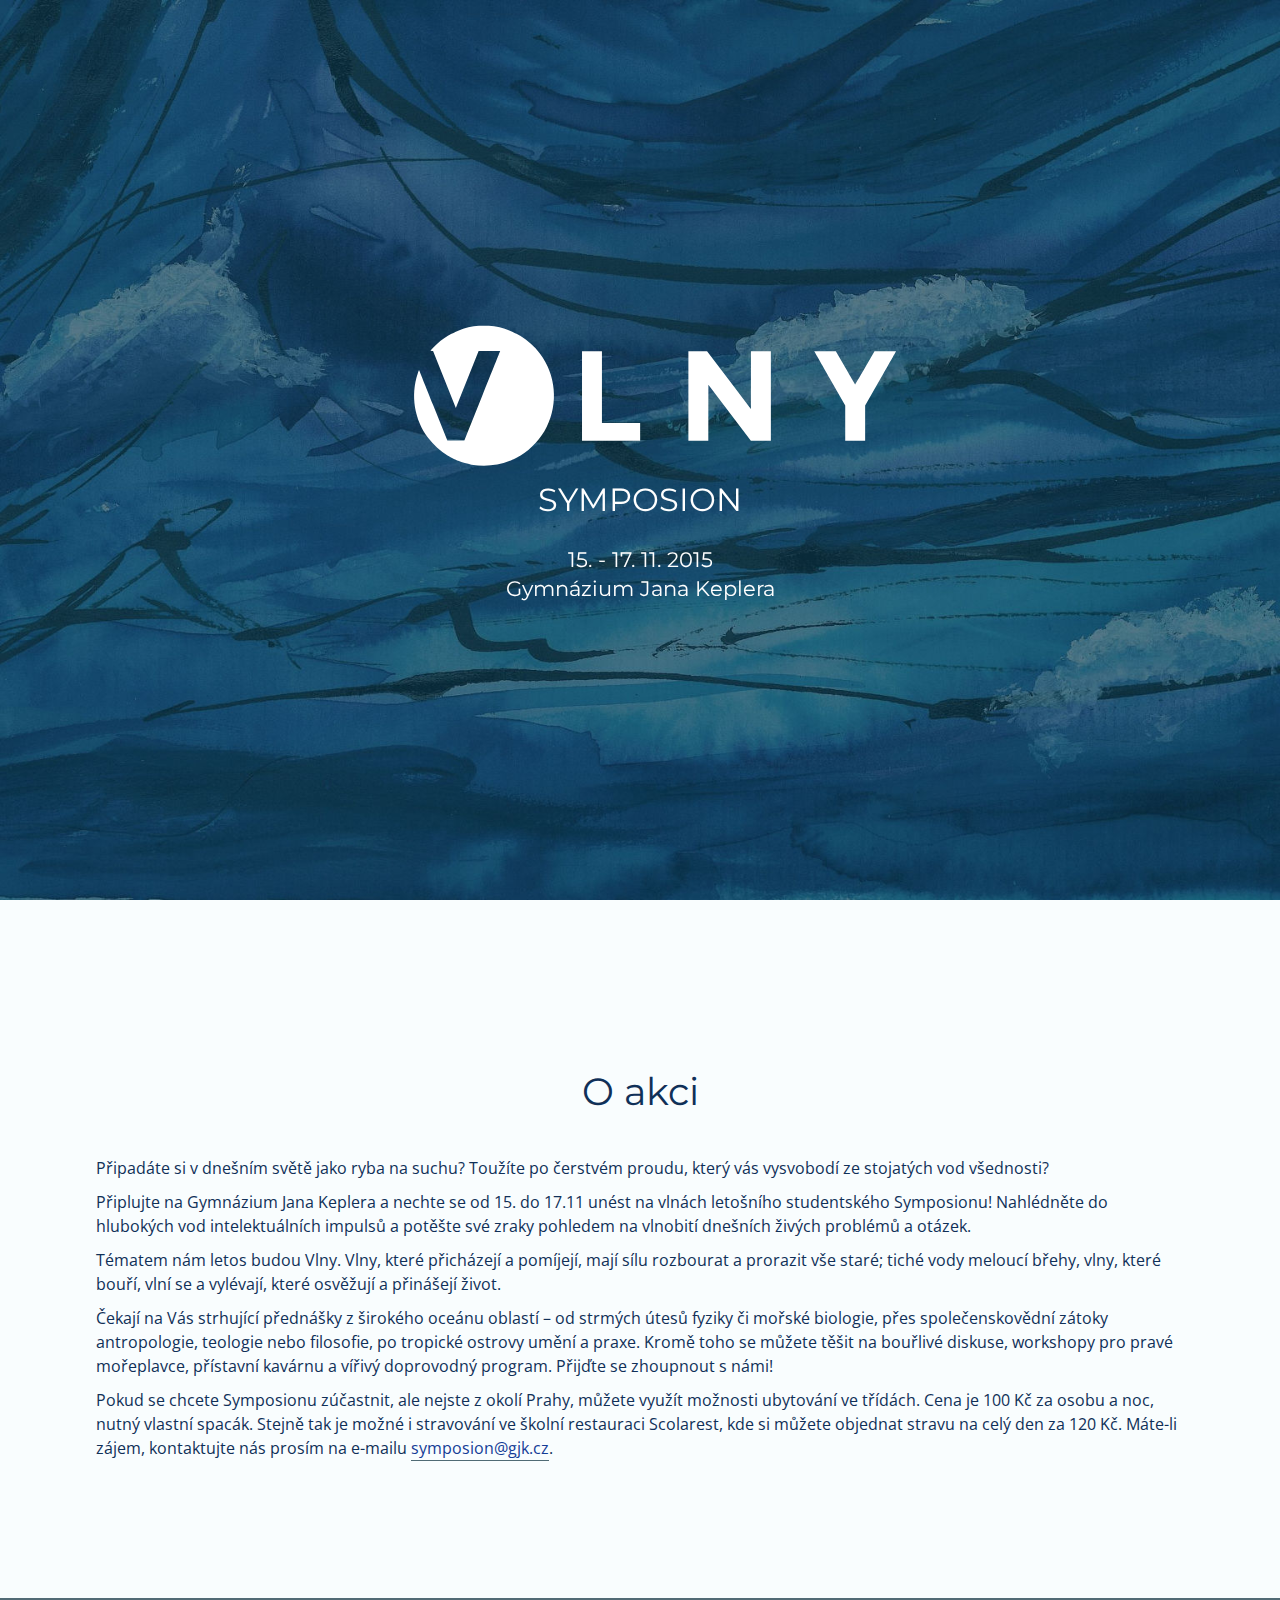
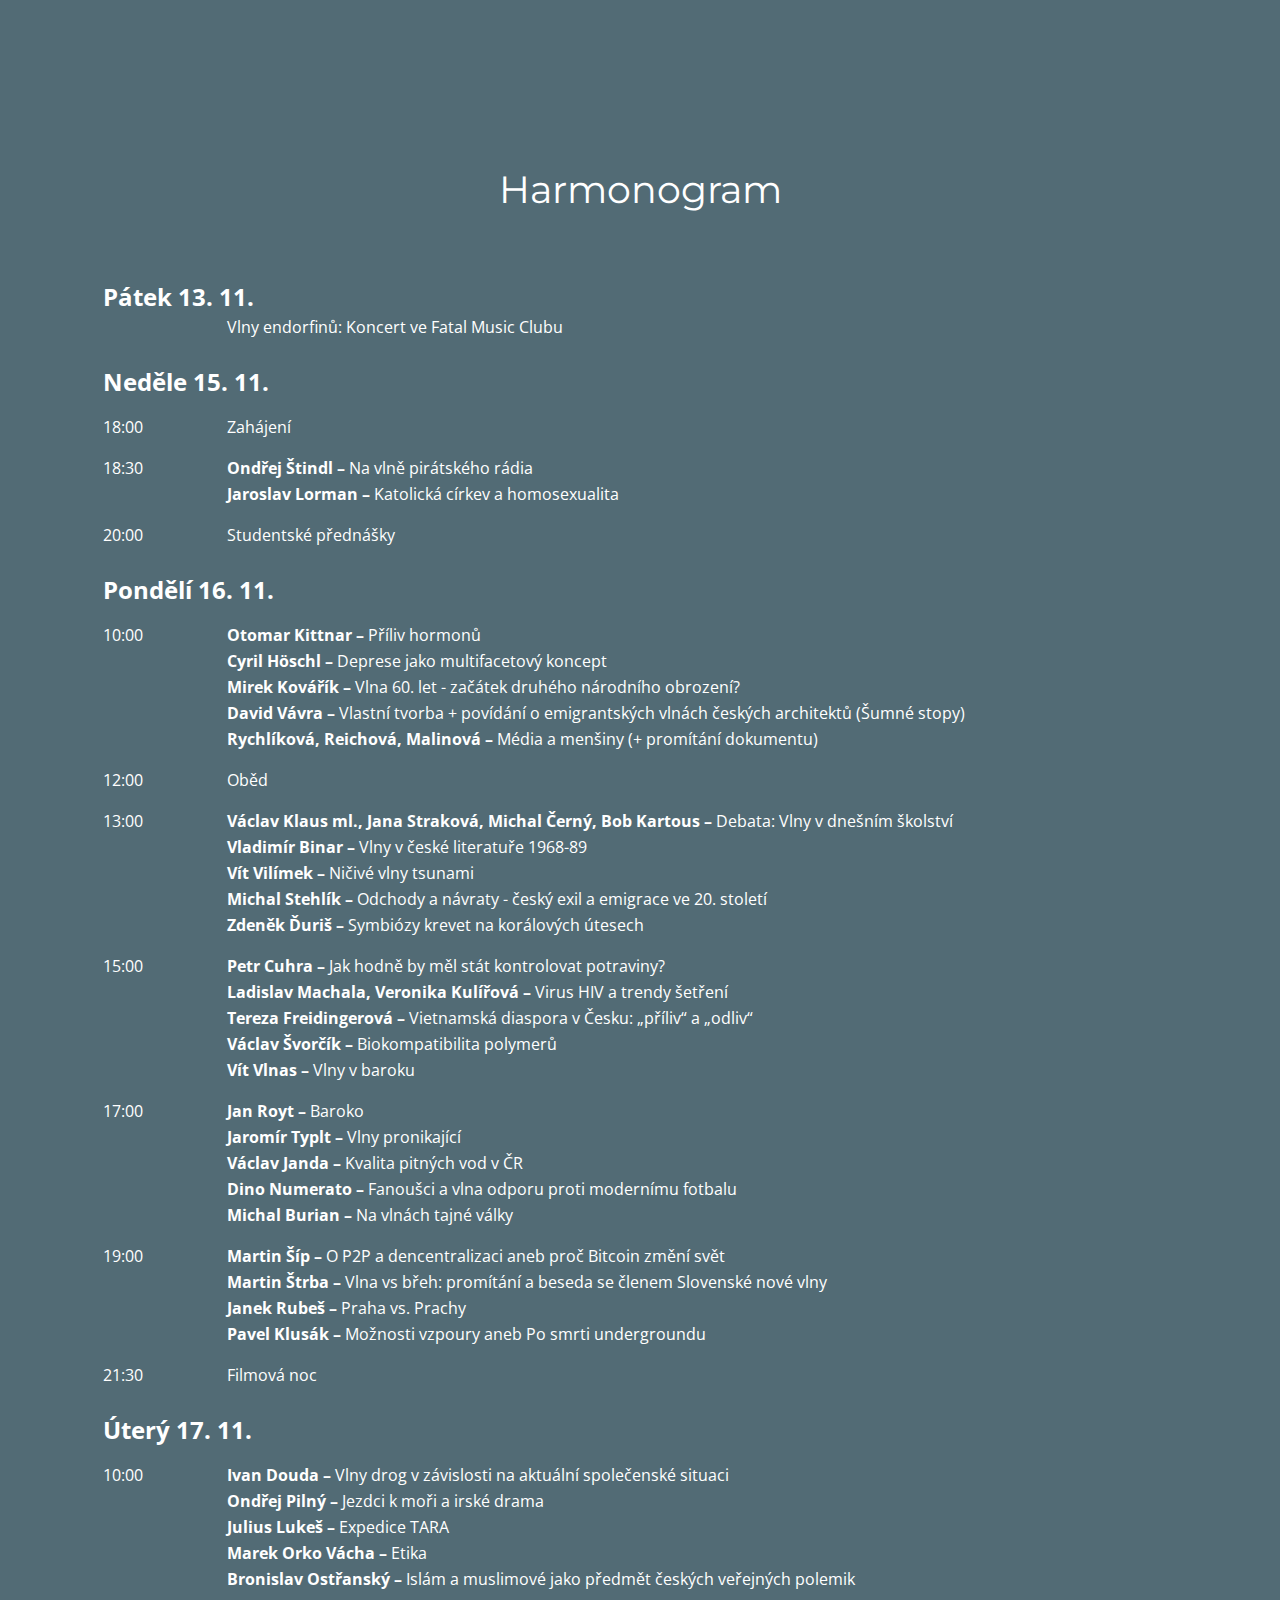
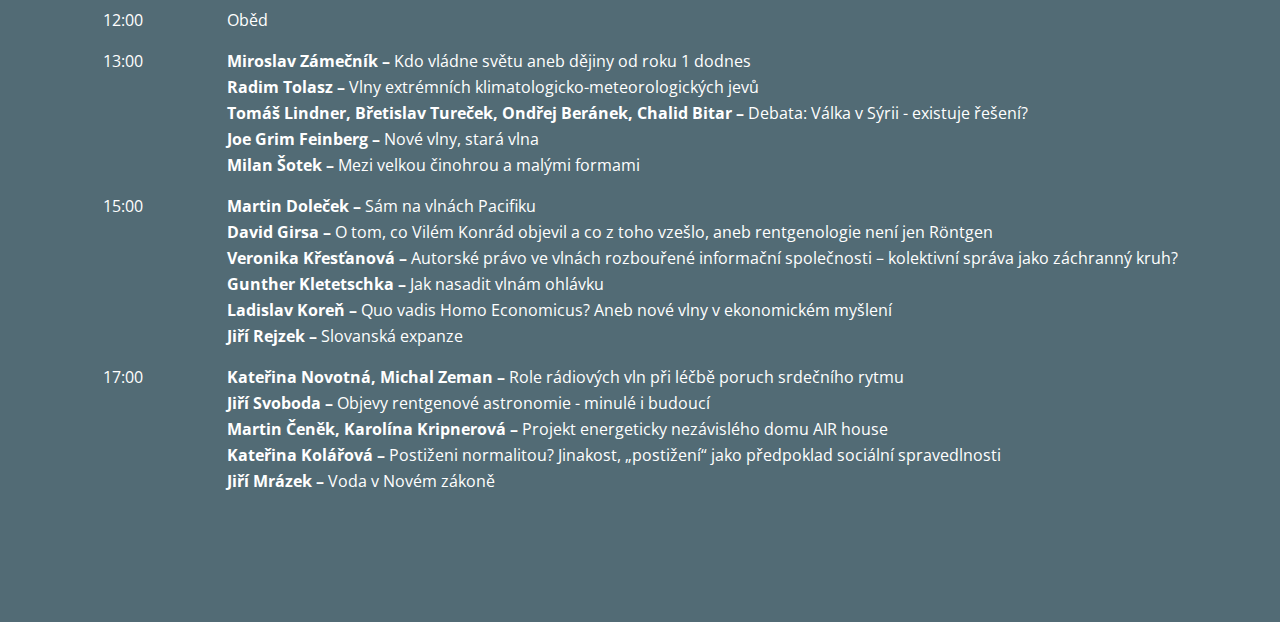
==== index.html @ 7aeb7ba1 "UX a vzhledová vylepšení popupu" ====
<!doctype html>
<html lang="cs">

<head>
    <meta charset="UTF-8">
    <meta name="viewport" content="width=device-width, initial-scale=1.0 maximum-scale=1.0, user-scalable=no">
    <meta property="og:title" content="Symposion 2015">
    <meta property="og:type" content="website">
    <meta property="og:url" content="http://symposion.gjk.cz">
    <meta property="og:description" content="Symposion je přednáškové fórum pořádané studenty Gymnázia Jana Keplera. Letošní ročník se uskuteční ve dnech 15. - 17. listopadu 2015. Těšit se můžete na řadu osobností nejen české akademické scény.">
    <meta name="description" content="Symposion je přednáškové fórum pořádané studenty Gymnázia Jana Keplera. Letošní ročník se uskuteční ve dnech 15. - 17. listopadu 2015. Těšit se můžete na řadu osobností nejen české akademické scény.">
    <meta property="og:locale" content="cs_CZ">
    <!--, -->
    <title>Vlny | Symposion 2015</title>
    <link rel="shortcut icon" href="/favicon.ico" type="image/x-icon" />
    <link rel="apple-touch-icon" sizes="57x57" href="/apple-touch-icon-57x57.png">
    <link rel="apple-touch-icon" sizes="60x60" href="/apple-touch-icon-60x60.png">
    <link rel="apple-touch-icon" sizes="72x72" href="/apple-touch-icon-72x72.png">
    <link rel="apple-touch-icon" sizes="76x76" href="/apple-touch-icon-76x76.png">
    <link rel="apple-touch-icon" sizes="114x114" href="/apple-touch-icon-114x114.png">
    <link rel="apple-touch-icon" sizes="120x120" href="/apple-touch-icon-120x120.png">
    <link rel="apple-touch-icon" sizes="144x144" href="/apple-touch-icon-144x144.png">
    <link rel="apple-touch-icon" sizes="152x152" href="/apple-touch-icon-152x152.png">
    <link rel="apple-touch-icon" sizes="180x180" href="/apple-touch-icon-180x180.png">
    <link rel="icon" type="image/png" href="/favicon-16x16.png" sizes="16x16">
    <link rel="icon" type="image/png" href="/favicon-32x32.png" sizes="32x32">
    <link rel="icon" type="image/png" href="/favicon-96x96.png" sizes="96x96">
    <link rel="icon" type="image/png" href="/android-chrome-192x192.png" sizes="192x192">
    <meta name="msapplication-square70x70logo" content="/smalltile.png" />
    <meta name="msapplication-square150x150logo" content="/mediumtile.png" />
    <meta name="msapplication-wide310x150logo" content="/widetile.png" />
    <meta name="msapplication-square310x310logo" content="/largetile.png" />
    <meta property="og:image" content="http://symposion.gjk.cz/og-image.jpg">
    <link rel="stylesheet" type="text/css" href="/static/css/style.scss.css">
    <link href="https://fonts.googleapis.com/css?family=Montserrat|Open+Sans&subset=latin,latin-ext" rel="stylesheet" type="text/css">
    <script src="https://ajax.googleapis.com/ajax/libs/jquery/2.1.4/jquery.min.js"></script>
    <script src="/static/js/jquery.ripples.js"></script>
    <script>
        (function (i, s, o, g, r, a, m) {
            i['GoogleAnalyticsObject'] = r;
            i[r] = i[r] || function () {
                (i[r].q = i[r].q || []).push(arguments)
            }, i[r].l = 1 * new Date();
            a = s.createElement(o),
                m = s.getElementsByTagName(o)[0];
            a.async = 1;
            a.src = g;
            m.parentNode.insertBefore(a, m)
        })(window, document, 'script', '//www.google-analytics.com/analytics.js', 'ga');
        ga('create', 'UA-69182521-1', 'auto');
        ga('send', 'pageview');
    </script>
</head>

<body class="demo">
    <div id="modal">
        <img id="cross" src="/static/images/close.svg">
        <div id="modal-inner">Chybějící popis</div>
    </div>
    <div id="fullpage">
        <div class="tab" id="tab1">
            <div class="section" id="section1">
                <img id="logo" src="/static/images/vlny2.svg">
                <div class="info">
                    <h1>SYMPOSION</h1>
                    <h2>15. - 17. 11. 2015</h2>
                    <h2>Gymnázium Jana Keplera</h2>
                </div>
            </div>
        </div>
        <div class="tab">
            <div class="section" id="section2">
                <h1>O akci</h1>
                <p>Připadáte si v dnešním světě jako ryba na suchu? Toužíte po čerstvém proudu, který vás vysvobodí ze stojatých vod všednosti?</p>
                <p>Připlujte na Gymnázium Jana Keplera a nechte se od 15. do 17.11 unést na vlnách letošního studentského Symposionu! Nahlédněte do hlubokých vod intelektuálních impulsů a potěšte své zraky pohledem na vlnobití dnešních živých problémů a otázek.</p>
                <p>Tématem nám letos budou Vlny. Vlny, které přicházejí a pomíjejí, mají sílu rozbourat a prorazit vše staré; tiché vody meloucí břehy, vlny, které bouří, vlní se a vylévají, které osvěžují a přinášejí život.</p>
                <p>Čekají na Vás strhující přednášky z širokého oceánu oblastí – od strmých útesů fyziky či mořské biologie, přes společenskovědní zátoky antropologie, teologie nebo filosofie, po tropické ostrovy umění a praxe. Kromě toho se můžete těšit na bouřlivé diskuse, workshopy pro pravé mořeplavce, přístavní kavárnu a vířivý doprovodný program. Přijďte se zhoupnout s námi!</p>
                <p>Pokud se chcete Symposionu zúčastnit, ale nejste z okolí Prahy, můžete využít možnosti ubytování ve třídách. Cena je 100 Kč za osobu a noc, nutný vlastní spacák. Stejně tak je možné i stravování ve školní restauraci Scolarest, kde si můžete objednat stravu na celý den za 120 Kč. Máte-li zájem, kontaktujte nás prosím na e-mailu
                    <script>
                        var last = "gjk.cz",
                            first = "symposion";
                        document.write('<a href="mailto:' + first + '@' + last + '">' + first + '@' + last + '</a>.');
                    </script>
                </p>
            </div>
        </div>
        <div class="tab">
            <div class="section" id="section3">
                <h1>Harmonogram</h1>
                <table id="harmonogram"></table>
            </div>
        </div>
        <!--<div class="tab">
            <div class="section" id="section4">
                <h1>Hosté</h1>
                <table>

                </table>
                <p>Phasellus et lorem id felis nonummy placerat. Donec ipsum massa, ullamcorper in, auctor et, scelerisque sed, est. Nunc dapibus tortor vel mi dapibus sollicitudin. Cras pede libero, dapibus nec, pretium sit amet, tempor quis. Mauris suscipit, ligula sit amet pharetra semper, nibh ante cursus purus, vel sagittis velit mauris vel metus. Proin in tellus sit amet nibh dignissim sagittis. Mauris dolor felis, sagittis at, luctus sed, aliquam non, tellus. Etiam dictum tincidunt diam. Pellentesque habitant morbi tristique senectus et netus et malesuada fames ac turpis egestas. Nullam sapien sem, ornare ac, nonummy non, lobortis a enim. In enim a arcu imperdiet malesuada. Duis sapien nunc, commodo et, interdum suscipit, sollicitudin et, dolor. Nullam faucibus mi quis velit. Praesent id justo in neque elementum ultrices. Cras pede libero, dapibus nec, pretium sit amet, tempor quis.</p>
            </div>
        </div>-->

    </div>
    <script src="static/js/harmonogram.js"></script>
</body>

</html>
---- static/css/style.scss.css ----
html,body,div,span,applet,object,iframe,h1,h2,h3,h4,h5,h6,p,blockquote,pre,a,abbr,acronym,address,big,cite,code,del,dfn,em,img,ins,kbd,q,s,samp,small,strike,strong,sub,sup,tt,var,b,u,i,center,dl,dt,dd,ol,ul,li,fieldset,form,label,legend,table,caption,tbody,tfoot,thead,tr,th,td,article,aside,canvas,details,embed,figure,figcaption,footer,header,hgroup,menu,nav,output,ruby,section,summary,time,mark,audio,video{border:0;font-size:100%;font:inherit;vertical-align:baseline;margin:0;padding:0}article,aside,details,figcaption,figure,footer,header,hgroup,menu,nav,section{display:block}body{line-height:1}blockquote,q{quotes:none}blockquote:before,blockquote:after,q:before,q:after{content:none}table{border-collapse:collapse;border-spacing:0}*,*:before,*:after{-moz-box-sizing:border-box;-webkit-box-sizing:border-box;box-sizing:border-box}body{font:16px/1 "Open Sans", "Montserrat", "Helvetica Neue", Helvetica, Arial, sans-serif;-webkit-font-smoothing:antialiased;text-rendering:optimizeLegibility;color:#777;margin:0px;padding:0px;background:url(/static/images/Crop2_blur.jpg) no-repeat center center fixed;background-size:cover;position:relative}h1{font-family:"Montserrat", sans-serif;text-align:center;font-size:2.4em;padding-bottom:5vh;padding-top:5vh}p{line-height:1.5;margin-left:7.5%;margin-right:7.5%;margin-bottom:10px}strong{font-weight:500;color:#333}a{text-decoration:none;padding-bottom:1px;border-bottom:1px solid rgba(9,44,59,0.7);color:#143c96;-webkit-transition:500ms;-moz-transition:500ms;-ms-transition:500ms;-o-transition:500ms;transition:500ms}a:hover{color:#2d65e3}i{font-style:italic}#wrapper{margin:0 auto;max-width:560px;padding:160px 40px}.tab{display:table;width:100%}.section{display:table-cell;vertical-align:middle;width:100%;padding:10% 0 10%}#tab1{background-color:rgba(9,44,59,0.7)}#section1{-webkit-user-select:none;-moz-user-select:none;-ms-user-select:none;user-select:none;background:url(/static/images/Crop2.jpg) no-repeat center center fixed;background-size:cover;height:100vh;padding:0;font-size:100%;font-family:"Montserrat", sans-serif}#section1 h1{font-size:2em;padding-top:0;padding-bottom:1em}#section1 h2{font-size:1.3em}#section1 #logo{width:32em;display:block;margin:0 auto}#section1 .info{display:block;margin:auto;line-height:1.8em;text-align:center;color:white}@media only screen and (max-width: 650px){#section1{font-size:3.5vw}#section1 #logo{width:85vw}#section1 h1{padding-top:1em}}#section2{background-color:rgba(247,252,254,0.8);color:#103058}#section3{display:block;padding:10% 5% 10% 5%;background-color:rgba(9,44,59,0.7);color:#fff;width:100%}#section3 td{padding:5px}#section3 #harmonogram{margin-left:auto;margin-right:auto;border-spacing:10px}#section3 .label{font-weight:bold;font-size:150%;padding-top:30px}#section3 .time{padding-top:20px}#section3 .room{visibility:hidden}#section3 .speaker{cursor:pointer;font-weight:bold}#section3 .talk{cursor:pointer}#section3 .invalid{cursor:default}#section3 .firstCol{padding-right:20px}#section4{background-color:rgba(247,252,254,0.8);color:#103058}#modal{visibility:hidden;opacity:0;-webkit-transition:500ms;-moz-transition:500ms;-ms-transition:500ms;-o-transition:500ms;transition:500ms;display:block;position:fixed;top:0;bottom:0;left:0;right:0;padding:5% 10% 5% 10%;line-height:145%;background-color:rgba(255,255,255,0.97);color:black;z-index:12;overflow-y:scroll;text-align:justify}#modal h2{font-family:"Open Sans", "Helvetica Neue", Helvetica, Arial, sans-serif;font-weight:bold;font-size:150%;margin-bottom:0.75em;text-align:left;line-height:120%}#modal p{margin:0.5em 0 0 0}#modal .speakername{font-weight:bold}#modal .talkname{font-size:130%;margin-top:1.5em}#modal li{margin-top:0.7em;margin-bottom:0.7em}.noscroll{overflow:hidden}#cross{margin-left:95%;margin-bottom:10px;width:10%;max-width:50px;-webkit-transition:500ms;-moz-transition:500ms;-ms-transition:500ms;-o-transition:500ms;transition:500ms}#cross:hover{-webkit-transform:rotate(90deg);-moz-transform:rotate(90deg);-ms-transform:rotate(90deg);-o-transform:rotate(90deg);transform:rotate(90deg)}
/*# sourceMappingURL=style.scss.css.map */
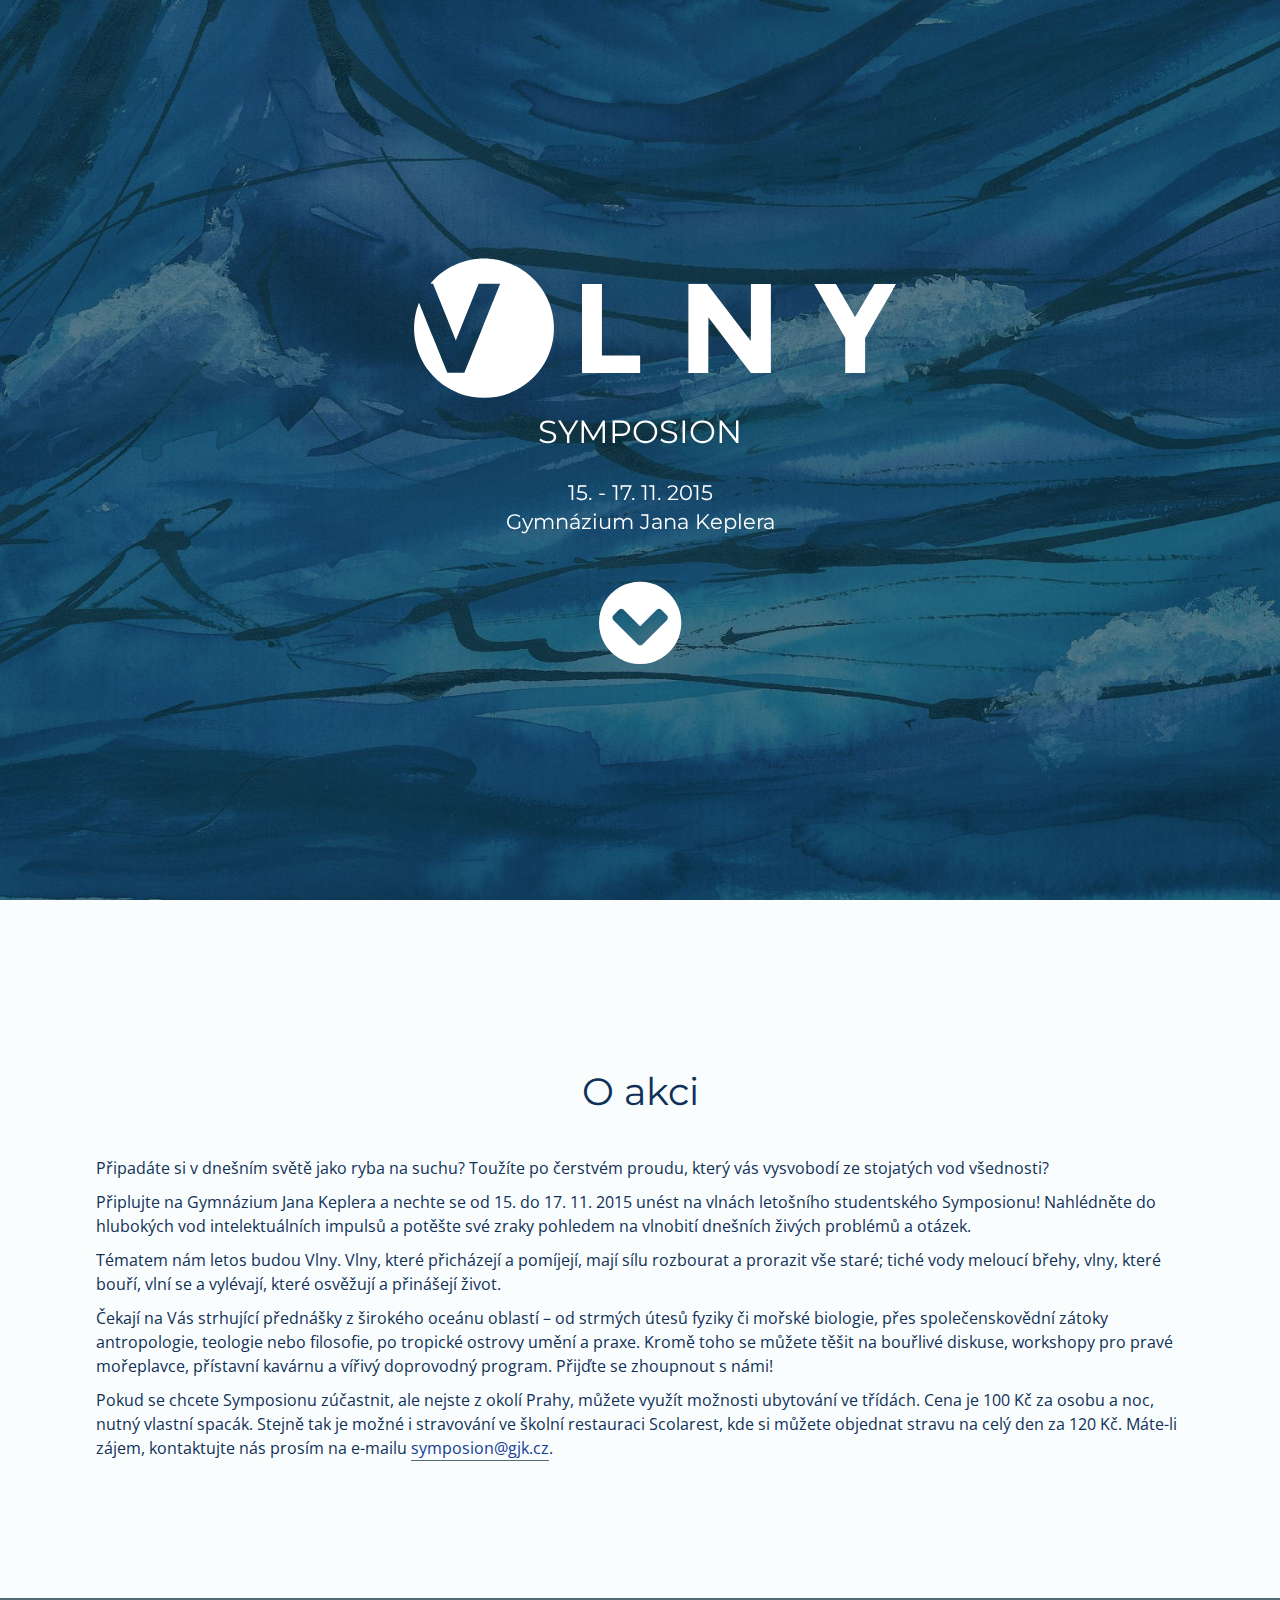
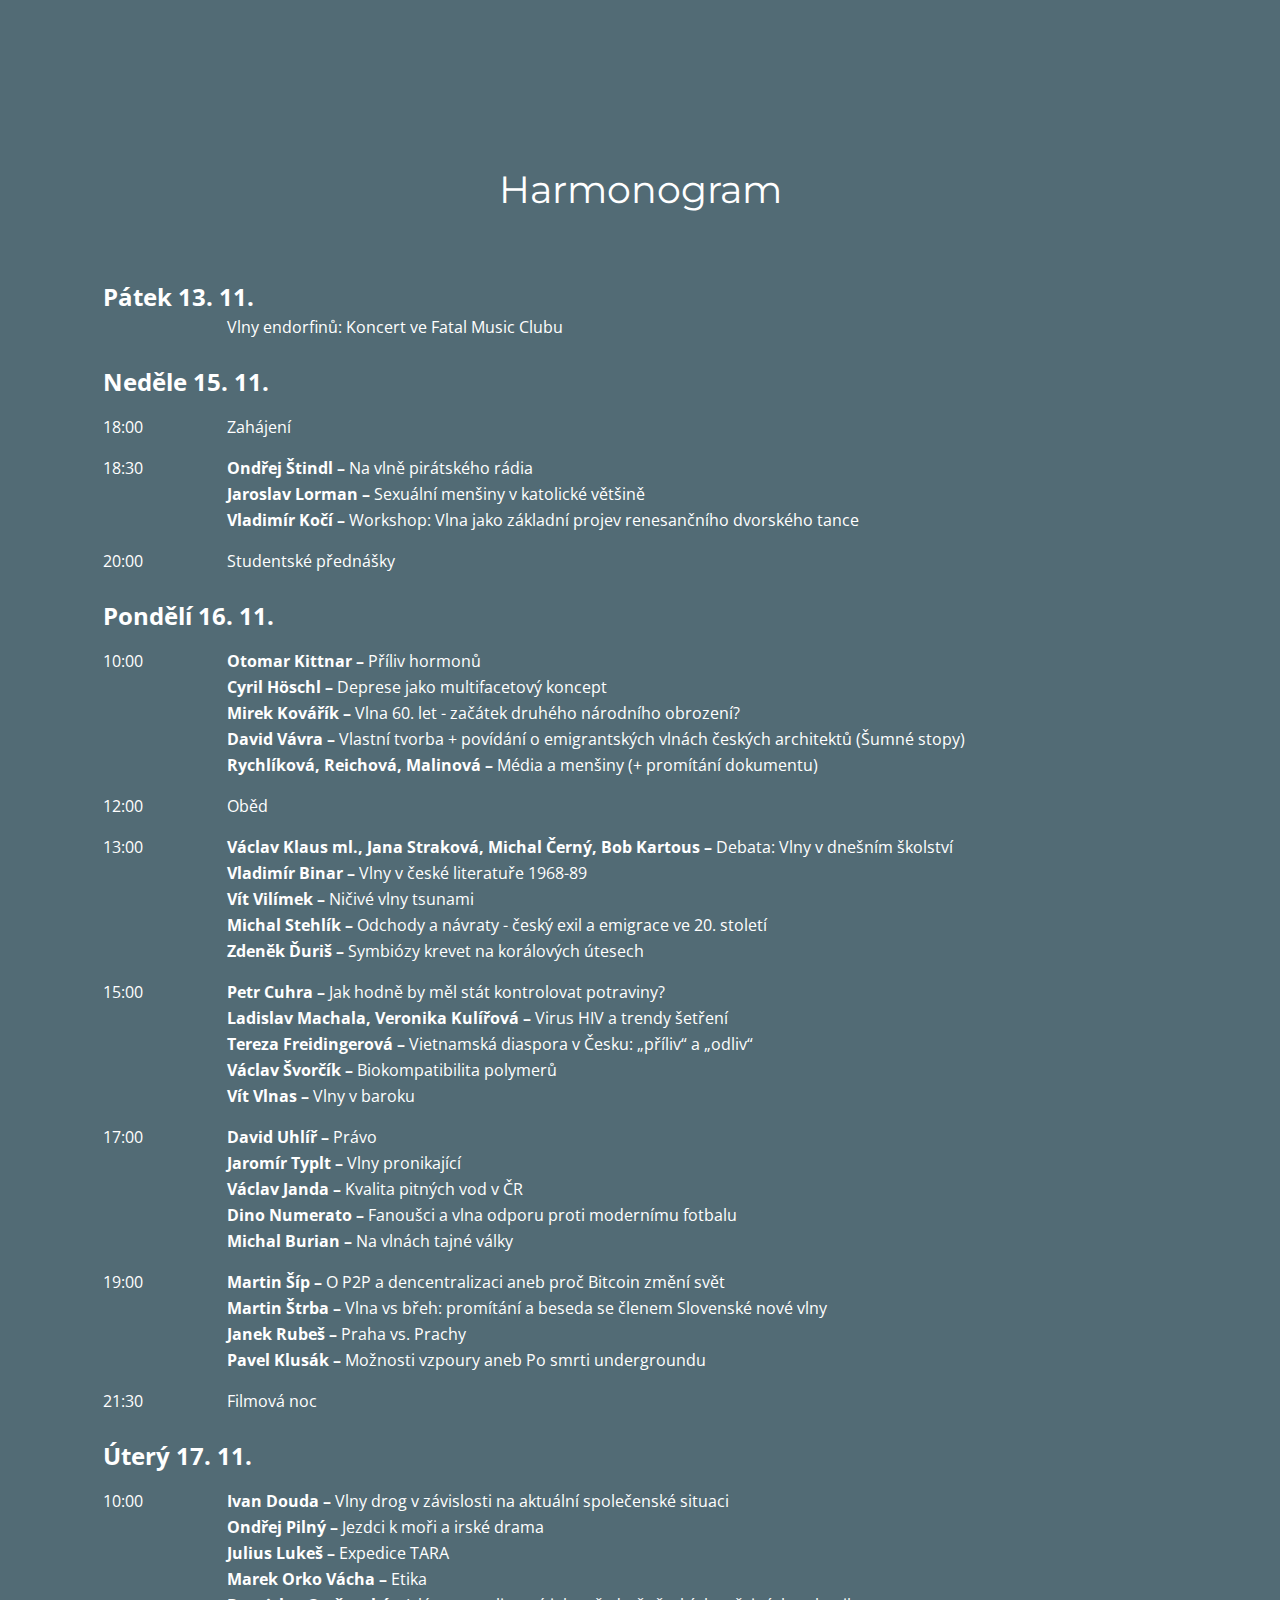
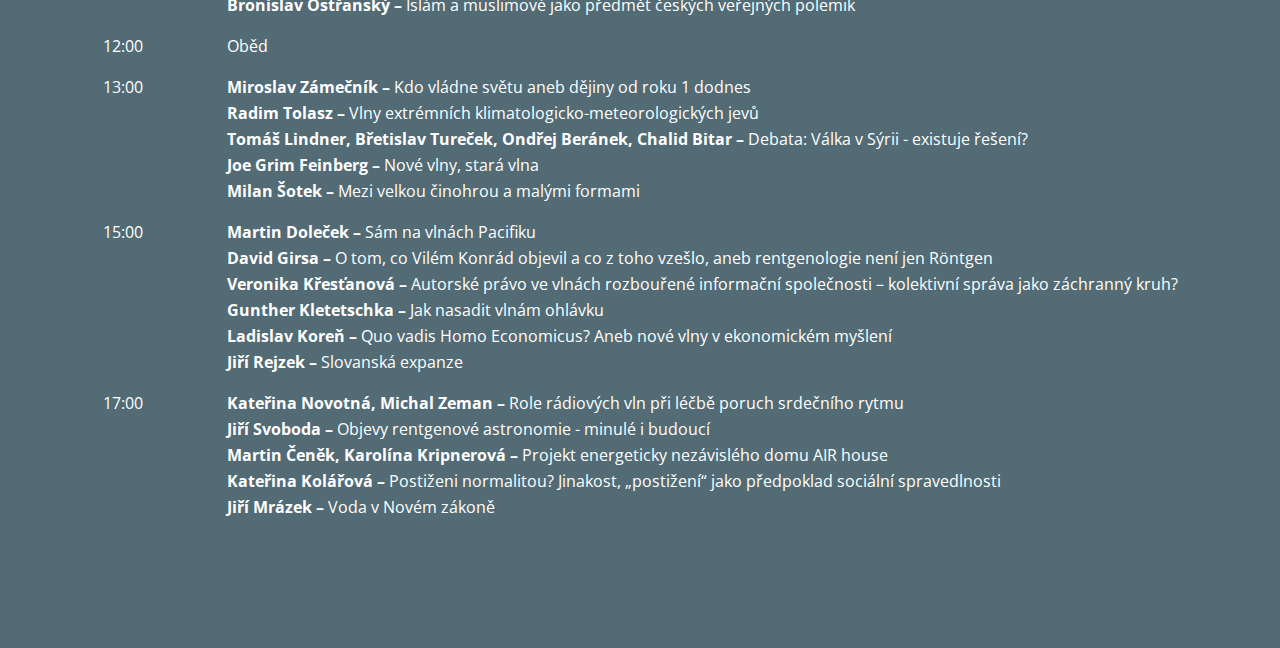
==== commit edd07a4b: "Scrollovací tlačítko, aktualizace dat 29. 10." ====
--- a/index.html
+++ b/index.html
@@ -50,6 +50,7 @@
         ga('create', 'UA-69182521-1', 'auto');
         ga('send', 'pageview');
     </script>
+    <link rel="stylesheet" href="https://maxcdn.bootstrapcdn.com/font-awesome/4.4.0/css/font-awesome.min.css">
 </head>
 
 <body class="demo">
@@ -65,14 +66,16 @@
                     <h1>SYMPOSION</h1>
                     <h2>15. - 17. 11. 2015</h2>
                     <h2>Gymnázium Jana Keplera</h2>
+                    <i class="fa fa-chevron-circle-down" id="arrow"></i>
                 </div>
+
             </div>
         </div>
         <div class="tab">
             <div class="section" id="section2">
                 <h1>O akci</h1>
                 <p>Připadáte si v dnešním světě jako ryba na suchu? Toužíte po čerstvém proudu, který vás vysvobodí ze stojatých vod všednosti?</p>
-                <p>Připlujte na Gymnázium Jana Keplera a nechte se od 15. do 17.11 unést na vlnách letošního studentského Symposionu! Nahlédněte do hlubokých vod intelektuálních impulsů a potěšte své zraky pohledem na vlnobití dnešních živých problémů a otázek.</p>
+                <p>Připlujte na Gymnázium Jana Keplera a nechte se od 15. do 17. 11. 2015 unést na vlnách letošního studentského Symposionu! Nahlédněte do hlubokých vod intelektuálních impulsů a potěšte své zraky pohledem na vlnobití dnešních živých problémů a otázek.</p>
                 <p>Tématem nám letos budou Vlny. Vlny, které přicházejí a pomíjejí, mají sílu rozbourat a prorazit vše staré; tiché vody meloucí břehy, vlny, které bouří, vlní se a vylévají, které osvěžují a přinášejí život.</p>
                 <p>Čekají na Vás strhující přednášky z širokého oceánu oblastí – od strmých útesů fyziky či mořské biologie, přes společenskovědní zátoky antropologie, teologie nebo filosofie, po tropické ostrovy umění a praxe. Kromě toho se můžete těšit na bouřlivé diskuse, workshopy pro pravé mořeplavce, přístavní kavárnu a vířivý doprovodný program. Přijďte se zhoupnout s námi!</p>
                 <p>Pokud se chcete Symposionu zúčastnit, ale nejste z okolí Prahy, můžete využít možnosti ubytování ve třídách. Cena je 100 Kč za osobu a noc, nutný vlastní spacák. Stejně tak je možné i stravování ve školní restauraci Scolarest, kde si můžete objednat stravu na celý den za 120 Kč. Máte-li zájem, kontaktujte nás prosím na e-mailu
--- a/static/css/style.scss.css
+++ b/static/css/style.scss.css
@@ -1,2 +1,2 @@
-html,body,div,span,applet,object,iframe,h1,h2,h3,h4,h5,h6,p,blockquote,pre,a,abbr,acronym,address,big,cite,code,del,dfn,em,img,ins,kbd,q,s,samp,small,strike,strong,sub,sup,tt,var,b,u,i,center,dl,dt,dd,ol,ul,li,fieldset,form,label,legend,table,caption,tbody,tfoot,thead,tr,th,td,article,aside,canvas,details,embed,figure,figcaption,footer,header,hgroup,menu,nav,output,ruby,section,summary,time,mark,audio,video{border:0;font-size:100%;font:inherit;vertical-align:baseline;margin:0;padding:0}article,aside,details,figcaption,figure,footer,header,hgroup,menu,nav,section{display:block}body{line-height:1}blockquote,q{quotes:none}blockquote:before,blockquote:after,q:before,q:after{content:none}table{border-collapse:collapse;border-spacing:0}*,*:before,*:after{-moz-box-sizing:border-box;-webkit-box-sizing:border-box;box-sizing:border-box}body{font:16px/1 "Open Sans", "Montserrat", "Helvetica Neue", Helvetica, Arial, sans-serif;-webkit-font-smoothing:antialiased;text-rendering:optimizeLegibility;color:#777;margin:0px;padding:0px;background:url(/static/images/Crop2_blur.jpg) no-repeat center center fixed;background-size:cover;position:relative}h1{font-family:"Montserrat", sans-serif;text-align:center;font-size:2.4em;padding-bottom:5vh;padding-top:5vh}p{line-height:1.5;margin-left:7.5%;margin-right:7.5%;margin-bottom:10px}strong{font-weight:500;color:#333}a{text-decoration:none;padding-bottom:1px;border-bottom:1px solid rgba(9,44,59,0.7);color:#143c96;-webkit-transition:500ms;-moz-transition:500ms;-ms-transition:500ms;-o-transition:500ms;transition:500ms}a:hover{color:#2d65e3}i{font-style:italic}#wrapper{margin:0 auto;max-width:560px;padding:160px 40px}.tab{display:table;width:100%}.section{display:table-cell;vertical-align:middle;width:100%;padding:10% 0 10%}#tab1{background-color:rgba(9,44,59,0.7)}#section1{-webkit-user-select:none;-moz-user-select:none;-ms-user-select:none;user-select:none;background:url(/static/images/Crop2.jpg) no-repeat center center fixed;background-size:cover;height:100vh;padding:0;font-size:100%;font-family:"Montserrat", sans-serif}#section1 h1{font-size:2em;padding-top:0;padding-bottom:1em}#section1 h2{font-size:1.3em}#section1 #logo{width:32em;display:block;margin:0 auto}#section1 .info{display:block;margin:auto;line-height:1.8em;text-align:center;color:white}@media only screen and (max-width: 650px){#section1{font-size:3.5vw}#section1 #logo{width:85vw}#section1 h1{padding-top:1em}}#section2{background-color:rgba(247,252,254,0.8);color:#103058}#section3{display:block;padding:10% 5% 10% 5%;background-color:rgba(9,44,59,0.7);color:#fff;width:100%}#section3 td{padding:5px}#section3 #harmonogram{margin-left:auto;margin-right:auto;border-spacing:10px}#section3 .label{font-weight:bold;font-size:150%;padding-top:30px}#section3 .time{padding-top:20px}#section3 .room{visibility:hidden}#section3 .speaker{cursor:pointer;font-weight:bold}#section3 .talk{cursor:pointer}#section3 .invalid{cursor:default}#section3 .firstCol{padding-right:20px}#section4{background-color:rgba(247,252,254,0.8);color:#103058}#modal{visibility:hidden;opacity:0;-webkit-transition:500ms;-moz-transition:500ms;-ms-transition:500ms;-o-transition:500ms;transition:500ms;display:block;position:fixed;top:0;bottom:0;left:0;right:0;padding:5% 10% 5% 10%;line-height:145%;background-color:rgba(255,255,255,0.97);color:black;z-index:12;overflow-y:scroll;text-align:justify}#modal h2{font-family:"Open Sans", "Helvetica Neue", Helvetica, Arial, sans-serif;font-weight:bold;font-size:150%;margin-bottom:0.75em;text-align:left;line-height:120%}#modal p{margin:0.5em 0 0 0}#modal .speakername{font-weight:bold}#modal .talkname{font-size:130%;margin-top:1.5em}#modal li{margin-top:0.7em;margin-bottom:0.7em}.noscroll{overflow:hidden}#cross{margin-left:95%;margin-bottom:10px;width:10%;max-width:50px;-webkit-transition:500ms;-moz-transition:500ms;-ms-transition:500ms;-o-transition:500ms;transition:500ms}#cross:hover{-webkit-transform:rotate(90deg);-moz-transform:rotate(90deg);-ms-transform:rotate(90deg);-o-transform:rotate(90deg);transform:rotate(90deg)}
+html,body,div,span,applet,object,iframe,h1,h2,h3,h4,h5,h6,p,blockquote,pre,a,abbr,acronym,address,big,cite,code,del,dfn,em,img,ins,kbd,q,s,samp,small,strike,strong,sub,sup,tt,var,b,u,i,center,dl,dt,dd,ol,ul,li,fieldset,form,label,legend,table,caption,tbody,tfoot,thead,tr,th,td,article,aside,canvas,details,embed,figure,figcaption,footer,header,hgroup,menu,nav,output,ruby,section,summary,time,mark,audio,video{border:0;font-size:100%;font:inherit;vertical-align:baseline;margin:0;padding:0}article,aside,details,figcaption,figure,footer,header,hgroup,menu,nav,section{display:block}body{line-height:1}blockquote,q{quotes:none}blockquote:before,blockquote:after,q:before,q:after{content:none}table{border-collapse:collapse;border-spacing:0}*,*:before,*:after{-moz-box-sizing:border-box;-webkit-box-sizing:border-box;box-sizing:border-box}body{font:16px/1 "Open Sans", "Montserrat", "Helvetica Neue", Helvetica, Arial, sans-serif;-webkit-font-smoothing:antialiased;text-rendering:optimizeLegibility;color:white;margin:0px;padding:0px;background:url(/static/images/Crop2_blur.jpg) no-repeat center center fixed;background-size:cover;position:relative}h1{font-family:"Montserrat", sans-serif;text-align:center;font-size:2.4em;padding-bottom:5vh;padding-top:5vh}p{line-height:1.5;margin-left:7.5%;margin-right:7.5%;margin-bottom:10px}strong{font-weight:500;color:#333}a{text-decoration:none;padding-bottom:1px;border-bottom:1px solid rgba(9,44,59,0.7);color:#143c96;-webkit-transition:500ms;-moz-transition:500ms;-ms-transition:500ms;-o-transition:500ms;transition:500ms}a:hover{color:#2d65e3}i{font-style:italic}#wrapper{margin:0 auto;max-width:560px;padding:160px 40px}.tab{display:table;width:100%}.section{display:table-cell;vertical-align:middle;width:100%;padding:10% 0 10%}#tab1{background-color:rgba(9,44,59,0.7)}#section1{-webkit-user-select:none;-moz-user-select:none;-ms-user-select:none;user-select:none;background:url(/static/images/Crop2.jpg) no-repeat center center fixed;background-size:cover;height:100vh;padding:0;font-family:"Montserrat", sans-serif}#section1 h1{font-size:2em;padding-top:0;padding-bottom:1em}#section1 h2{font-size:1.3em}#section1 #logo{width:32em;display:block;margin:0 auto}#section1 .info{display:block;margin:auto;line-height:1.8em;text-align:center;color:white}#section1 #arrow{font-size:600%;margin-top:0.4em;cursor:pointer}@media only screen and (max-width: 650px){#section1{font-size:3.5vw}#section1 #logo{width:85vw}#section1 h1{padding-top:1em}}#section2{background-color:rgba(247,252,254,0.8);color:#103058}#section3{display:block;padding:10% 5% 10% 5%;background-color:rgba(9,44,59,0.7);color:#fff;width:100%}#section3 td{padding:5px}#section3 #harmonogram{margin-left:auto;margin-right:auto;border-spacing:10px}#section3 .label{font-weight:bold;font-size:150%;padding-top:30px}#section3 .time{padding-top:20px}#section3 .room{visibility:hidden}#section3 .speaker{cursor:pointer;font-weight:bold}#section3 .talk{cursor:pointer}#section3 .invalid{cursor:default}#section3 .firstCol{padding-right:20px}#section4{background-color:rgba(247,252,254,0.8);color:#103058}#modal{visibility:hidden;opacity:0;-webkit-transition:500ms;-moz-transition:500ms;-ms-transition:500ms;-o-transition:500ms;transition:500ms;display:block;position:fixed;top:0;bottom:0;left:0;right:0;padding:5% 10% 5% 10%;line-height:145%;background-color:rgba(255,255,255,0.97);color:black;z-index:12;overflow-y:scroll;text-align:justify}#modal h2{font-family:"Open Sans", "Helvetica Neue", Helvetica, Arial, sans-serif;font-weight:bold;font-size:150%;margin-bottom:0.75em;text-align:left;line-height:120%}#modal p{margin:0.5em 0 0 0}#modal .speakername{font-weight:bold}#modal .talkname{font-size:130%;margin-top:1.5em}#modal li{margin-top:0.7em;margin-bottom:0.7em}.noscroll{overflow:hidden}#cross{margin-left:95%;margin-bottom:10px;width:10%;max-width:50px;-webkit-transition:500ms;-moz-transition:500ms;-ms-transition:500ms;-o-transition:500ms;transition:500ms}#cross:hover{-webkit-transform:rotate(90deg);-moz-transform:rotate(90deg);-ms-transform:rotate(90deg);-o-transform:rotate(90deg);transform:rotate(90deg)}
 /*# sourceMappingURL=style.scss.css.map */
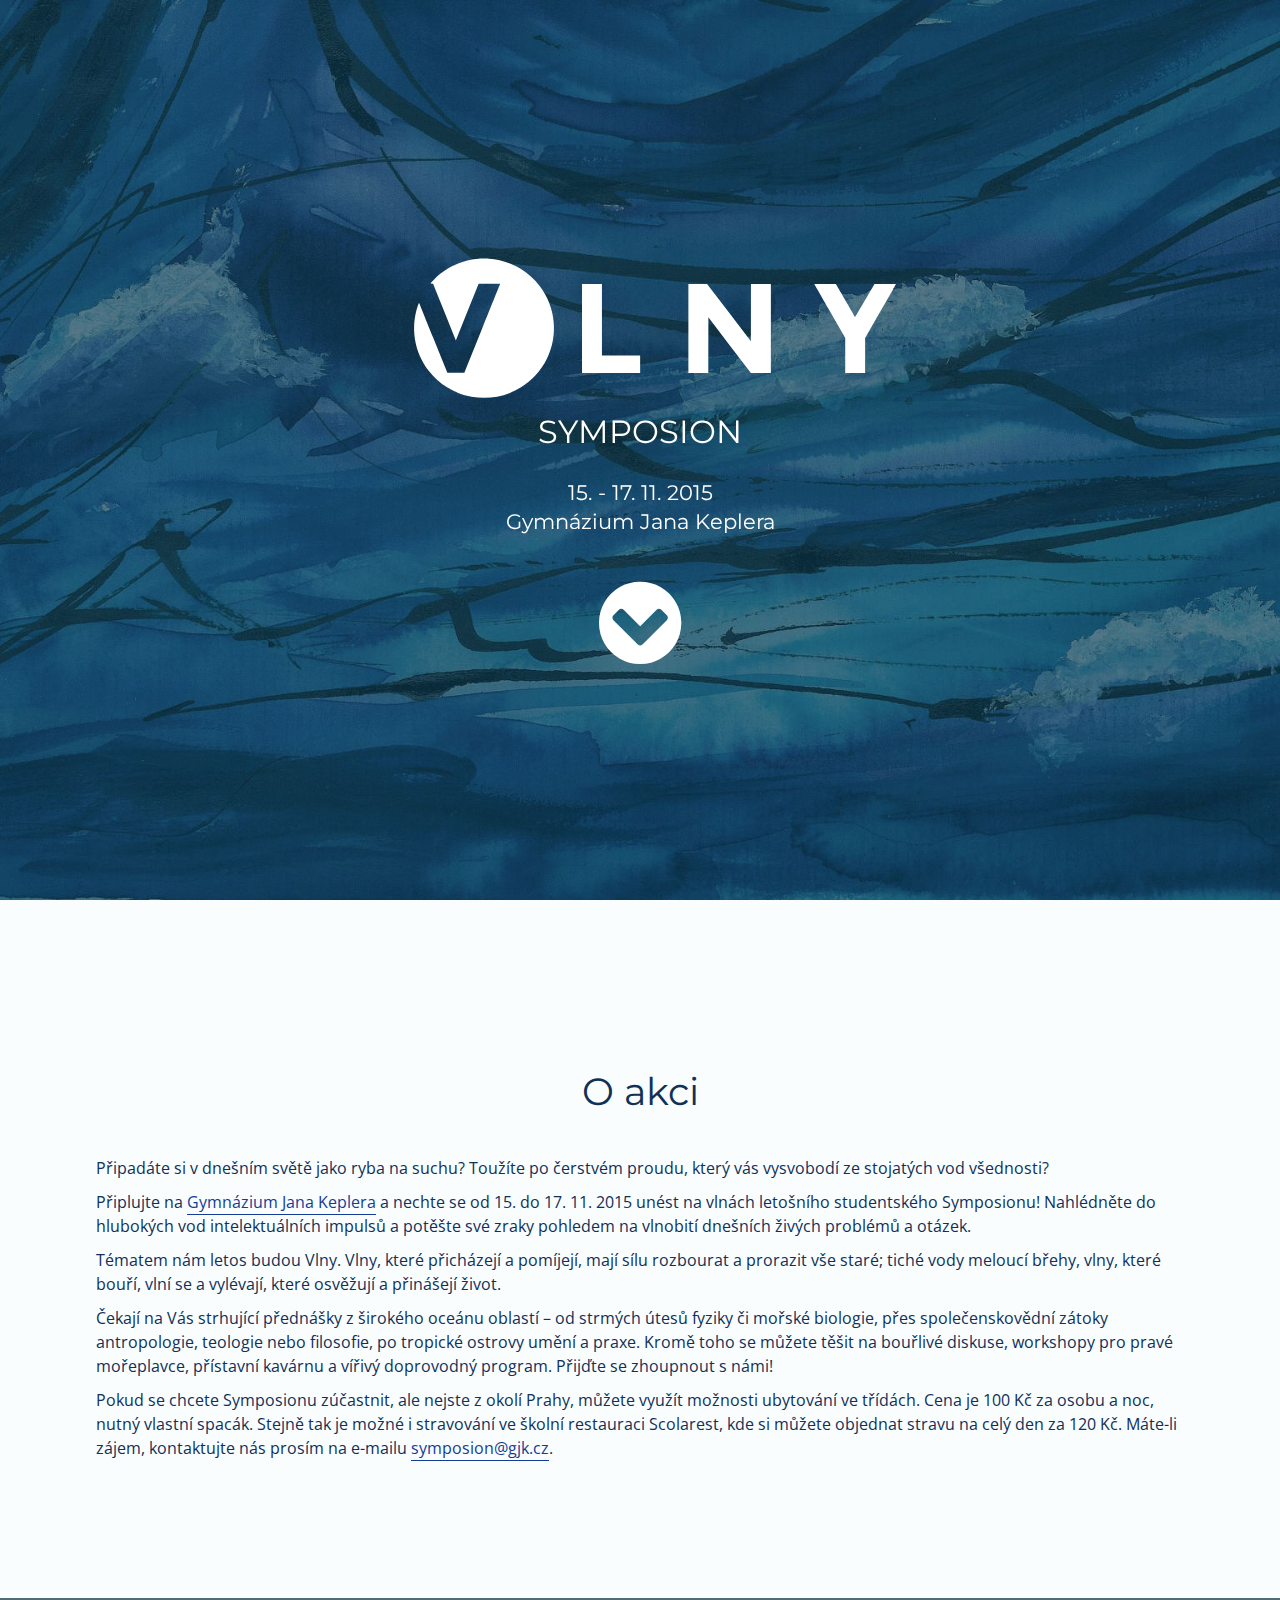
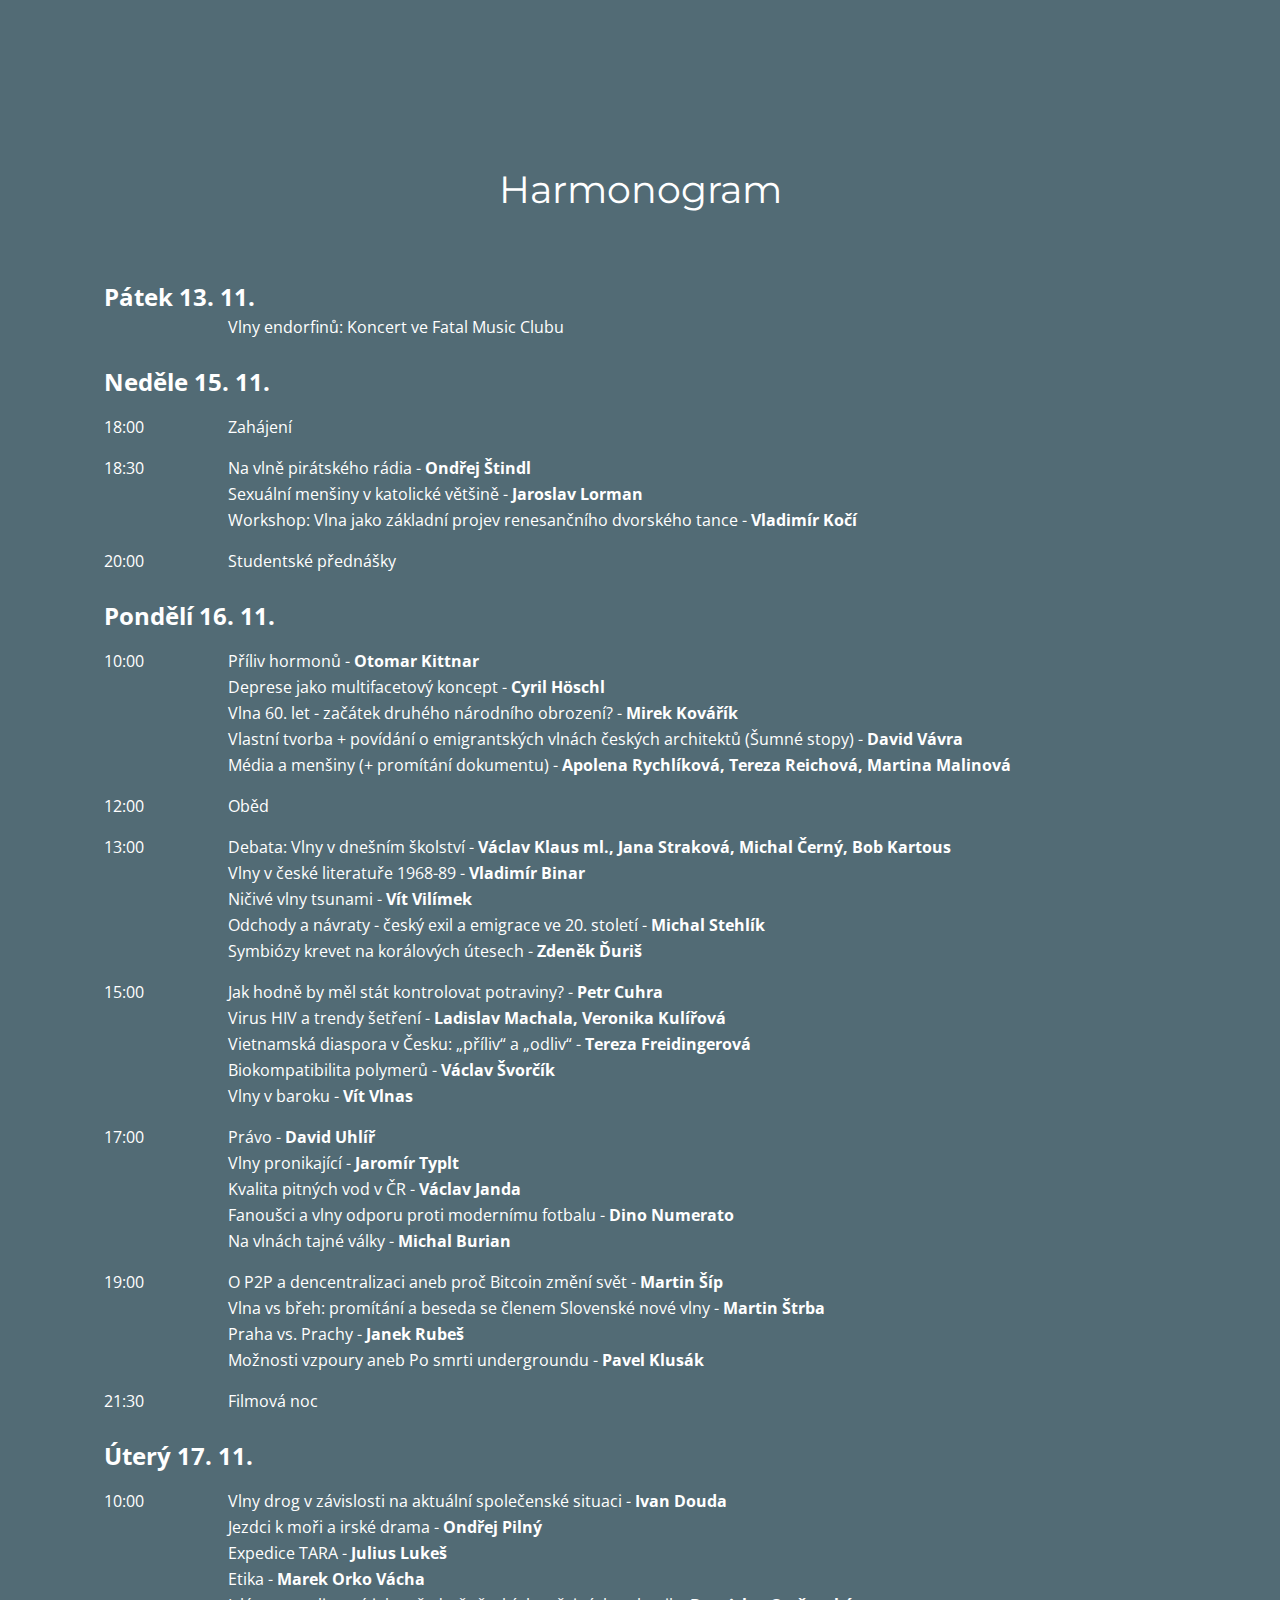
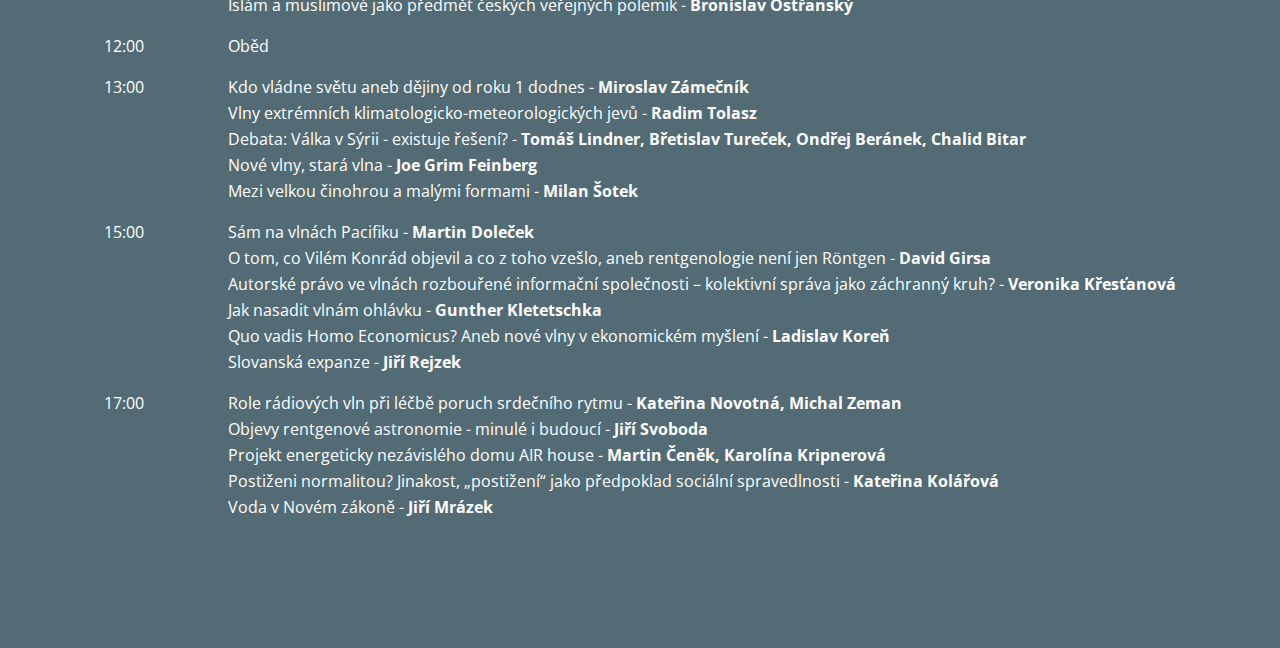
==== commit b6bbf529: "Skutečné přidání odkazu na mapu :)" ====
--- a/index.html
+++ b/index.html
@@ -75,7 +75,7 @@
             <div class="section" id="section2">
                 <h1>O akci</h1>
                 <p>Připadáte si v dnešním světě jako ryba na suchu? Toužíte po čerstvém proudu, který vás vysvobodí ze stojatých vod všednosti?</p>
-                <p>Připlujte na Gymnázium Jana Keplera a nechte se od 15. do 17. 11. 2015 unést na vlnách letošního studentského Symposionu! Nahlédněte do hlubokých vod intelektuálních impulsů a potěšte své zraky pohledem na vlnobití dnešních živých problémů a otázek.</p>
+                <p>Připlujte na <a href="https://goo.gl/maps/RLSFnYwjtEG2">Gymnázium Jana Keplera</a> a nechte se od 15. do 17. 11. 2015 unést na vlnách letošního studentského Symposionu! Nahlédněte do hlubokých vod intelektuálních impulsů a potěšte své zraky pohledem na vlnobití dnešních živých problémů a otázek.</p>
                 <p>Tématem nám letos budou Vlny. Vlny, které přicházejí a pomíjejí, mají sílu rozbourat a prorazit vše staré; tiché vody meloucí břehy, vlny, které bouří, vlní se a vylévají, které osvěžují a přinášejí život.</p>
                 <p>Čekají na Vás strhující přednášky z širokého oceánu oblastí – od strmých útesů fyziky či mořské biologie, přes společenskovědní zátoky antropologie, teologie nebo filosofie, po tropické ostrovy umění a praxe. Kromě toho se můžete těšit na bouřlivé diskuse, workshopy pro pravé mořeplavce, přístavní kavárnu a vířivý doprovodný program. Přijďte se zhoupnout s námi!</p>
                 <p>Pokud se chcete Symposionu zúčastnit, ale nejste z okolí Prahy, můžete využít možnosti ubytování ve třídách. Cena je 100 Kč za osobu a noc, nutný vlastní spacák. Stejně tak je možné i stravování ve školní restauraci Scolarest, kde si můžete objednat stravu na celý den za 120 Kč. Máte-li zájem, kontaktujte nás prosím na e-mailu
--- a/static/css/style.scss.css
+++ b/static/css/style.scss.css
@@ -1,2 +1,2 @@
-html,body,div,span,applet,object,iframe,h1,h2,h3,h4,h5,h6,p,blockquote,pre,a,abbr,acronym,address,big,cite,code,del,dfn,em,img,ins,kbd,q,s,samp,small,strike,strong,sub,sup,tt,var,b,u,i,center,dl,dt,dd,ol,ul,li,fieldset,form,label,legend,table,caption,tbody,tfoot,thead,tr,th,td,article,aside,canvas,details,embed,figure,figcaption,footer,header,hgroup,menu,nav,output,ruby,section,summary,time,mark,audio,video{border:0;font-size:100%;font:inherit;vertical-align:baseline;margin:0;padding:0}article,aside,details,figcaption,figure,footer,header,hgroup,menu,nav,section{display:block}body{line-height:1}blockquote,q{quotes:none}blockquote:before,blockquote:after,q:before,q:after{content:none}table{border-collapse:collapse;border-spacing:0}*,*:before,*:after{-moz-box-sizing:border-box;-webkit-box-sizing:border-box;box-sizing:border-box}body{font:16px/1 "Open Sans", "Montserrat", "Helvetica Neue", Helvetica, Arial, sans-serif;-webkit-font-smoothing:antialiased;text-rendering:optimizeLegibility;color:white;margin:0px;padding:0px;background:url(/static/images/Crop2_blur.jpg) no-repeat center center fixed;background-size:cover;position:relative}h1{font-family:"Montserrat", sans-serif;text-align:center;font-size:2.4em;padding-bottom:5vh;padding-top:5vh}p{line-height:1.5;margin-left:7.5%;margin-right:7.5%;margin-bottom:10px}strong{font-weight:500;color:#333}a{text-decoration:none;padding-bottom:1px;border-bottom:1px solid rgba(9,44,59,0.7);color:#143c96;-webkit-transition:500ms;-moz-transition:500ms;-ms-transition:500ms;-o-transition:500ms;transition:500ms}a:hover{color:#2d65e3}i{font-style:italic}#wrapper{margin:0 auto;max-width:560px;padding:160px 40px}.tab{display:table;width:100%}.section{display:table-cell;vertical-align:middle;width:100%;padding:10% 0 10%}#tab1{background-color:rgba(9,44,59,0.7)}#section1{-webkit-user-select:none;-moz-user-select:none;-ms-user-select:none;user-select:none;background:url(/static/images/Crop2.jpg) no-repeat center center fixed;background-size:cover;height:100vh;padding:0;font-family:"Montserrat", sans-serif}#section1 h1{font-size:2em;padding-top:0;padding-bottom:1em}#section1 h2{font-size:1.3em}#section1 #logo{width:32em;display:block;margin:0 auto}#section1 .info{display:block;margin:auto;line-height:1.8em;text-align:center;color:white}#section1 #arrow{font-size:600%;margin-top:0.4em;cursor:pointer}@media only screen and (max-width: 650px){#section1{font-size:3.5vw}#section1 #logo{width:85vw}#section1 h1{padding-top:1em}}#section2{background-color:rgba(247,252,254,0.8);color:#103058}#section3{display:block;padding:10% 5% 10% 5%;background-color:rgba(9,44,59,0.7);color:#fff;width:100%}#section3 td{padding:5px}#section3 #harmonogram{margin-left:auto;margin-right:auto;border-spacing:10px}#section3 .label{font-weight:bold;font-size:150%;padding-top:30px}#section3 .time{padding-top:20px}#section3 .room{visibility:hidden}#section3 .speaker{cursor:pointer;font-weight:bold}#section3 .talk{cursor:pointer}#section3 .invalid{cursor:default}#section3 .firstCol{padding-right:20px}#section4{background-color:rgba(247,252,254,0.8);color:#103058}#modal{visibility:hidden;opacity:0;-webkit-transition:500ms;-moz-transition:500ms;-ms-transition:500ms;-o-transition:500ms;transition:500ms;display:block;position:fixed;top:0;bottom:0;left:0;right:0;padding:5% 10% 5% 10%;line-height:145%;background-color:rgba(255,255,255,0.97);color:black;z-index:12;overflow-y:scroll;text-align:justify}#modal h2{font-family:"Open Sans", "Helvetica Neue", Helvetica, Arial, sans-serif;font-weight:bold;font-size:150%;margin-bottom:0.75em;text-align:left;line-height:120%}#modal p{margin:0.5em 0 0 0}#modal .speakername{font-weight:bold}#modal .talkname{font-size:130%;margin-top:1.5em}#modal li{margin-top:0.7em;margin-bottom:0.7em}.noscroll{overflow:hidden}#cross{margin-left:95%;margin-bottom:10px;width:10%;max-width:50px;-webkit-transition:500ms;-moz-transition:500ms;-ms-transition:500ms;-o-transition:500ms;transition:500ms}#cross:hover{-webkit-transform:rotate(90deg);-moz-transform:rotate(90deg);-ms-transform:rotate(90deg);-o-transform:rotate(90deg);transform:rotate(90deg)}
+html,body,div,span,applet,object,iframe,h1,h2,h3,h4,h5,h6,p,blockquote,pre,a,abbr,acronym,address,big,cite,code,del,dfn,em,img,ins,kbd,q,s,samp,small,strike,strong,sub,sup,tt,var,b,u,i,center,dl,dt,dd,ol,ul,li,fieldset,form,label,legend,table,caption,tbody,tfoot,thead,tr,th,td,article,aside,canvas,details,embed,figure,figcaption,footer,header,hgroup,menu,nav,output,ruby,section,summary,time,mark,audio,video{border:0;font-size:100%;font:inherit;vertical-align:baseline;margin:0;padding:0}article,aside,details,figcaption,figure,footer,header,hgroup,menu,nav,section{display:block}body{line-height:1}blockquote,q{quotes:none}blockquote:before,blockquote:after,q:before,q:after{content:none}table{border-collapse:collapse;border-spacing:0}*,*:before,*:after{-moz-box-sizing:border-box;-webkit-box-sizing:border-box;box-sizing:border-box}body{font:16px/1 "Open Sans", "Montserrat", "Helvetica Neue", Helvetica, Arial, sans-serif;-webkit-font-smoothing:antialiased;text-rendering:optimizeLegibility;color:white;margin:0px;padding:0px;background:url(/static/images/Crop2_blur.jpg) no-repeat center center fixed;background-size:cover;position:relative}h1{font-family:"Montserrat", sans-serif;text-align:center;font-size:2.4em;padding-bottom:5vh;padding-top:5vh}p{line-height:1.5;margin-left:7.5%;margin-right:7.5%;margin-bottom:10px}strong{font-weight:500;color:#333}a{text-decoration:none;padding-bottom:1px;border-bottom:1px solid #143c96;color:#143c96;-webkit-transition:500ms;-moz-transition:500ms;-ms-transition:500ms;-o-transition:500ms;transition:500ms}a:hover{color:#2d65e3}i{font-style:italic}#wrapper{margin:0 auto;max-width:560px;padding:160px 40px}.tab{display:table;width:100%}.section{display:table-cell;vertical-align:middle;width:100%;padding:10% 0 10%}#tab1{background-color:rgba(9,44,59,0.7)}#section1{-webkit-user-select:none;-moz-user-select:none;-ms-user-select:none;user-select:none;background:url(/static/images/Crop2.jpg) no-repeat center center fixed;background-size:cover;height:100vh;padding:0;font-family:"Montserrat", sans-serif}#section1 h1{font-size:2em;padding-top:0;padding-bottom:1em}#section1 h2{font-size:1.3em}#section1 #logo{width:32em;display:block;margin:0 auto}#section1 .info{display:block;margin:auto;line-height:1.8em;text-align:center;color:white}#section1 #arrow{font-size:600%;margin-top:0.4em;cursor:pointer}@media only screen and (max-width: 650px){#section1{font-size:3.5vw}#section1 #logo{width:85vw}#section1 h1{padding-top:1em}}#section2{background-color:rgba(247,252,254,0.8);color:#103058}#section3{display:block;padding:10% 5% 10% 5%;background-color:rgba(9,44,59,0.7);color:#fff;width:100%}#section3 td{padding:5px}#section3 #harmonogram{margin-left:auto;margin-right:auto;border-spacing:10px}#section3 .label{font-weight:bold;font-size:150%;padding-top:30px}#section3 .time{padding-top:20px}#section3 .room{visibility:hidden}#section3 .speaker{cursor:pointer;font-weight:bold}#section3 .talk{cursor:pointer}#section3 .invalid{cursor:default}#section3 .firstCol{padding-right:20px}#section4{background-color:rgba(247,252,254,0.8);color:#103058}#modal{visibility:hidden;opacity:0;-webkit-transition:500ms;-moz-transition:500ms;-ms-transition:500ms;-o-transition:500ms;transition:500ms;display:block;position:fixed;top:0;bottom:0;left:0;right:0;padding:5% 10% 5% 10%;line-height:145%;background-color:rgba(255,255,255,0.97);color:black;z-index:12;overflow-y:scroll;text-align:justify}#modal h2{font-family:"Open Sans", "Helvetica Neue", Helvetica, Arial, sans-serif;font-weight:bold;font-size:150%;margin-bottom:0.75em;text-align:left;line-height:120%}#modal p{margin:0.5em 0 0 0}#modal .speakername{font-weight:bold}#modal .talkname{font-size:130%;margin-top:1.5em}#modal li{margin-top:0.7em;margin-bottom:0.7em}.noscroll{overflow:hidden}#cross{margin-left:95%;margin-bottom:10px;width:10%;max-width:50px;-webkit-transition:500ms;-moz-transition:500ms;-ms-transition:500ms;-o-transition:500ms;transition:500ms}#cross:hover{-webkit-transform:rotate(90deg);-moz-transform:rotate(90deg);-ms-transform:rotate(90deg);-o-transform:rotate(90deg);transform:rotate(90deg)}
 /*# sourceMappingURL=style.scss.css.map */
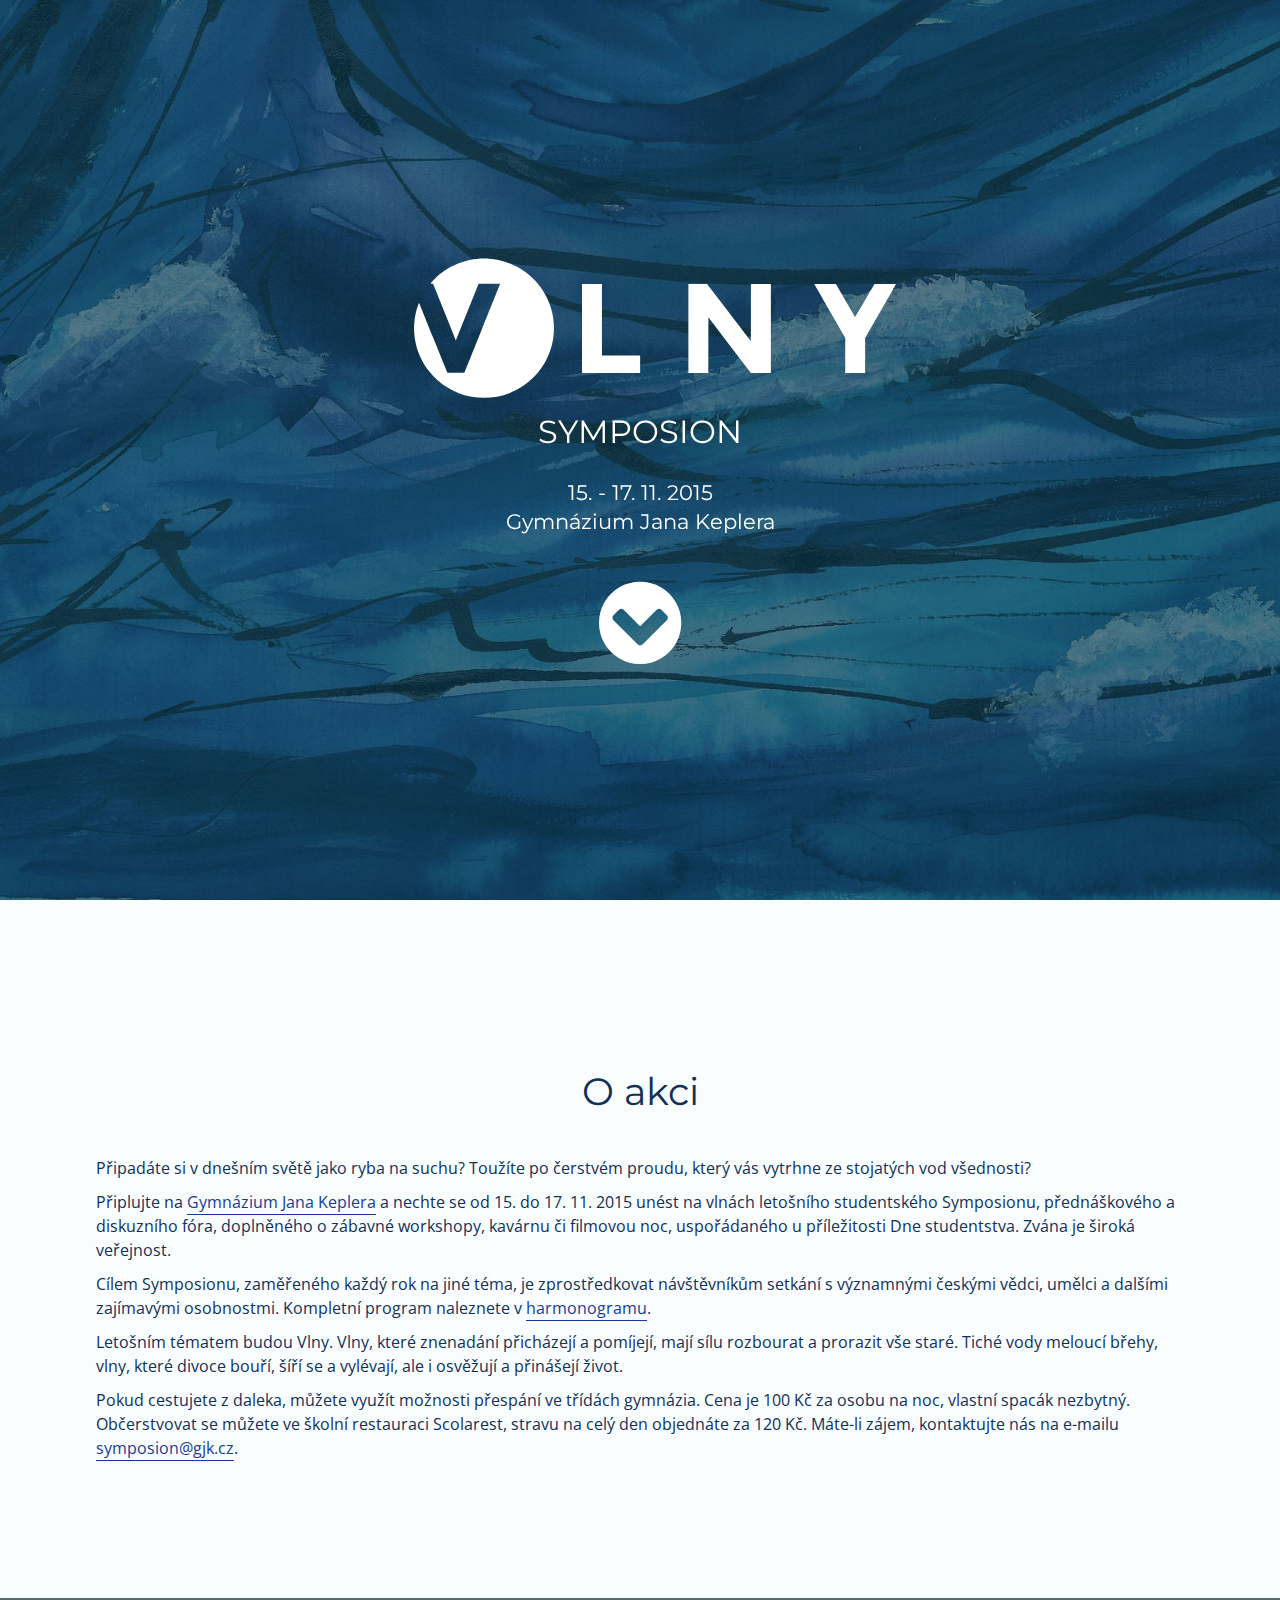
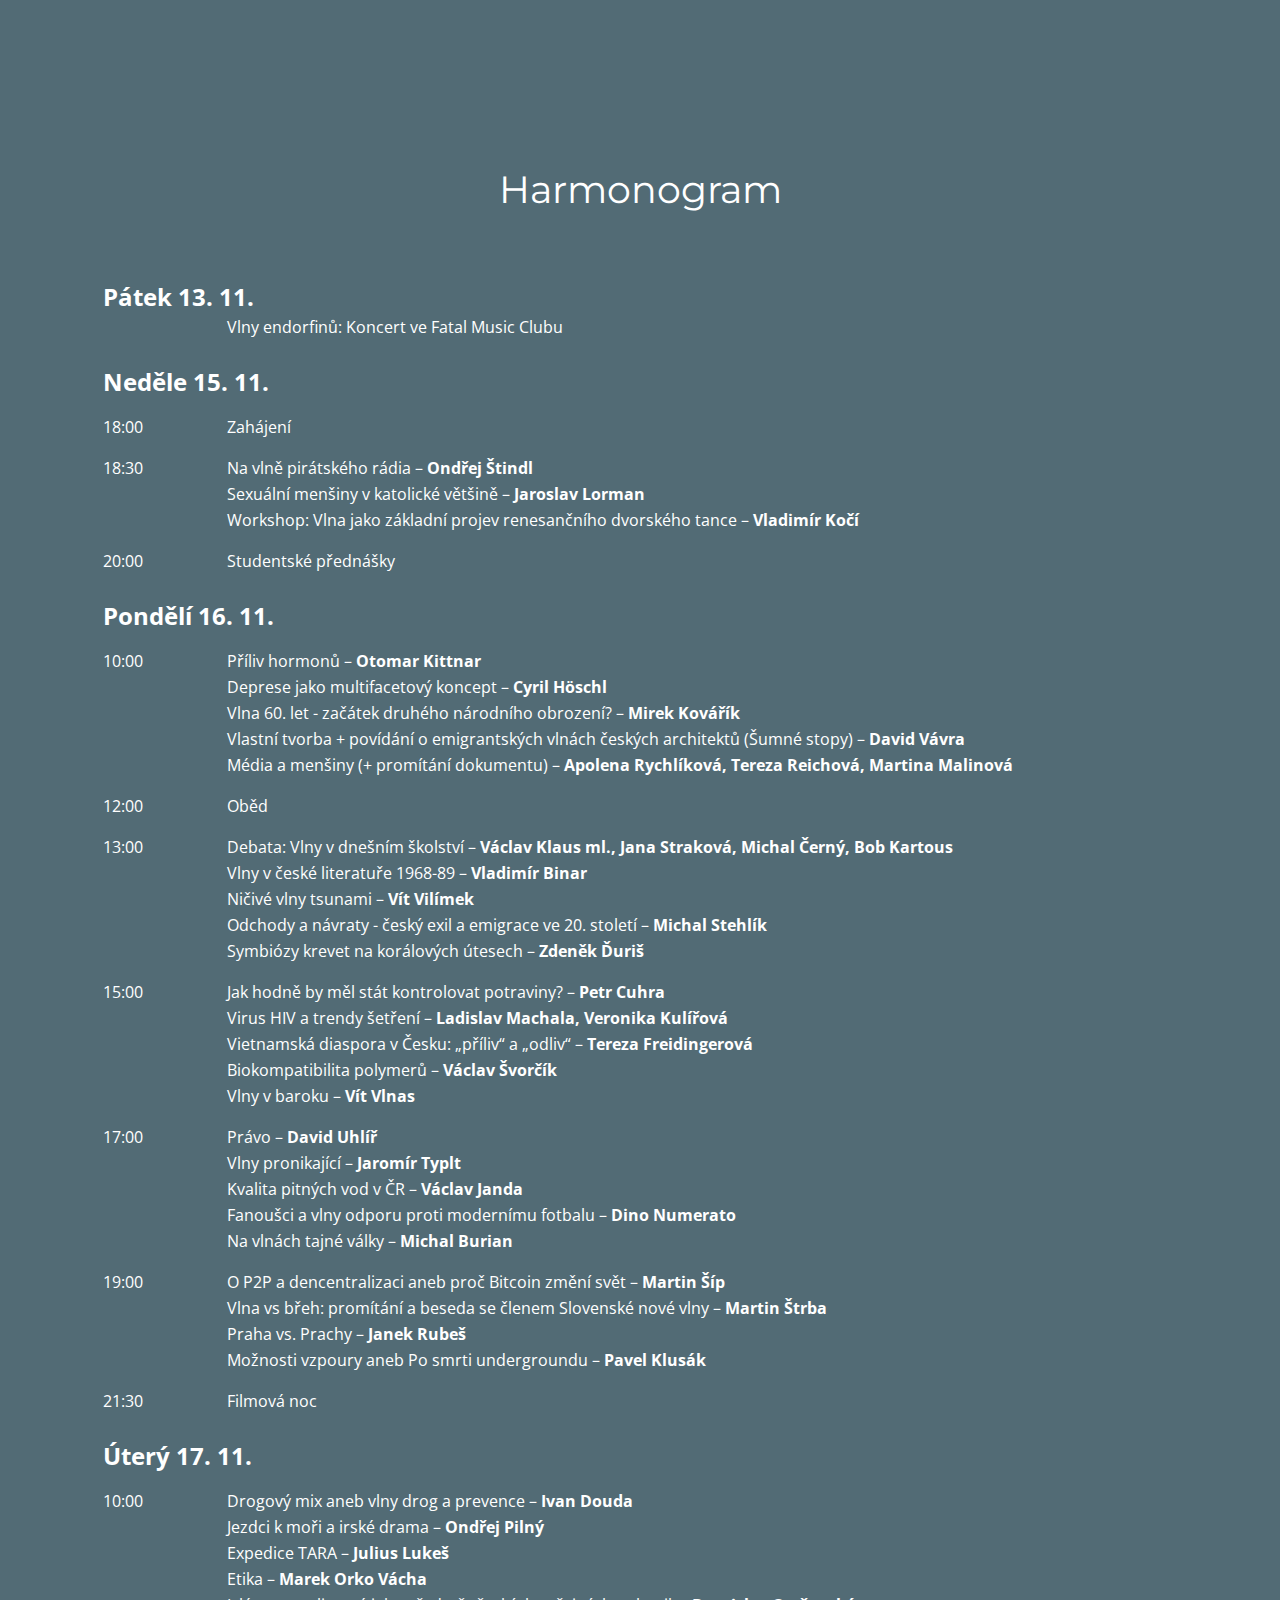
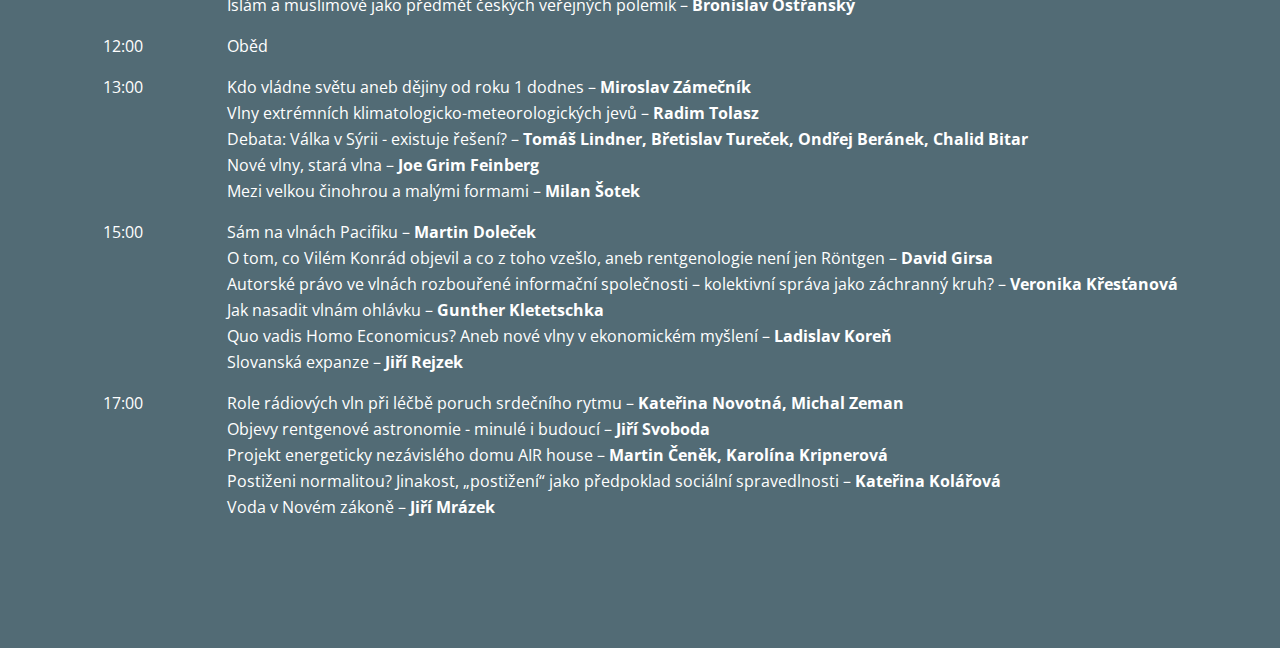
==== commit 9b7d8b8b: "Nový úvod, aktualizace dat 3. 11." ====
--- a/index.html
+++ b/index.html
@@ -74,17 +74,18 @@
         <div class="tab">
             <div class="section" id="section2">
                 <h1>O akci</h1>
-                <p>Připadáte si v dnešním světě jako ryba na suchu? Toužíte po čerstvém proudu, který vás vysvobodí ze stojatých vod všednosti?</p>
-                <p>Připlujte na <a href="https://goo.gl/maps/RLSFnYwjtEG2">Gymnázium Jana Keplera</a> a nechte se od 15. do 17. 11. 2015 unést na vlnách letošního studentského Symposionu! Nahlédněte do hlubokých vod intelektuálních impulsů a potěšte své zraky pohledem na vlnobití dnešních živých problémů a otázek.</p>
-                <p>Tématem nám letos budou Vlny. Vlny, které přicházejí a pomíjejí, mají sílu rozbourat a prorazit vše staré; tiché vody meloucí břehy, vlny, které bouří, vlní se a vylévají, které osvěžují a přinášejí život.</p>
-                <p>Čekají na Vás strhující přednášky z širokého oceánu oblastí – od strmých útesů fyziky či mořské biologie, přes společenskovědní zátoky antropologie, teologie nebo filosofie, po tropické ostrovy umění a praxe. Kromě toho se můžete těšit na bouřlivé diskuse, workshopy pro pravé mořeplavce, přístavní kavárnu a vířivý doprovodný program. Přijďte se zhoupnout s námi!</p>
-                <p>Pokud se chcete Symposionu zúčastnit, ale nejste z okolí Prahy, můžete využít možnosti ubytování ve třídách. Cena je 100 Kč za osobu a noc, nutný vlastní spacák. Stejně tak je možné i stravování ve školní restauraci Scolarest, kde si můžete objednat stravu na celý den za 120 Kč. Máte-li zájem, kontaktujte nás prosím na e-mailu
+                <p>Připadáte si v dnešním světě jako ryba na suchu? Toužíte po čerstvém proudu, který vás vytrhne ze stojatých vod všednosti?</p>
+                <p>Připlujte na <a href="https://goo.gl/maps/RLSFnYwjtEG2">Gymnázium Jana Keplera</a> a nechte se od 15. do 17. 11. 2015 unést na vlnách letošního studentského Symposionu, přednáškového a diskuzního fóra, doplněného o zábavné workshopy, kavárnu či filmovou noc, uspořádaného u příležitosti Dne studentstva. Zvána je široká veřejnost.</p>
+                <p>Cílem Symposionu, zaměřeného každý rok na jiné téma, je zprostředkovat návštěvníkům setkání s významnými českými vědci, umělci a dalšími zajímavými osobnostmi. Kompletní program naleznete v <a class="linkCursor toHarmonogram">harmonogramu</a>.</p>
+                <p>Letošním tématem budou Vlny. Vlny, které znenadání přicházejí a pomíjejí, mají sílu rozbourat a prorazit vše staré. Tiché vody meloucí břehy, vlny, které divoce bouří, šíří se a vylévají, ale i osvěžují a přinášejí život.</p>
+                <p>Pokud cestujete z daleka, můžete využít možnosti přespání ve třídách gymnázia. Cena je 100 Kč za osobu na noc, vlastní spacák nezbytný. Občerstvovat se můžete ve školní restauraci Scolarest, stravu na celý den objednáte za 120 Kč. Máte-li zájem, kontaktujte nás na e-mailu
                     <script>
                         var last = "gjk.cz",
                             first = "symposion";
                         document.write('<a href="mailto:' + first + '@' + last + '">' + first + '@' + last + '</a>.');
                     </script>
                 </p>
+
             </div>
         </div>
         <div class="tab">
--- a/static/css/style.scss.css
+++ b/static/css/style.scss.css
@@ -1,2 +1,2 @@
-html,body,div,span,applet,object,iframe,h1,h2,h3,h4,h5,h6,p,blockquote,pre,a,abbr,acronym,address,big,cite,code,del,dfn,em,img,ins,kbd,q,s,samp,small,strike,strong,sub,sup,tt,var,b,u,i,center,dl,dt,dd,ol,ul,li,fieldset,form,label,legend,table,caption,tbody,tfoot,thead,tr,th,td,article,aside,canvas,details,embed,figure,figcaption,footer,header,hgroup,menu,nav,output,ruby,section,summary,time,mark,audio,video{border:0;font-size:100%;font:inherit;vertical-align:baseline;margin:0;padding:0}article,aside,details,figcaption,figure,footer,header,hgroup,menu,nav,section{display:block}body{line-height:1}blockquote,q{quotes:none}blockquote:before,blockquote:after,q:before,q:after{content:none}table{border-collapse:collapse;border-spacing:0}*,*:before,*:after{-moz-box-sizing:border-box;-webkit-box-sizing:border-box;box-sizing:border-box}body{font:16px/1 "Open Sans", "Montserrat", "Helvetica Neue", Helvetica, Arial, sans-serif;-webkit-font-smoothing:antialiased;text-rendering:optimizeLegibility;color:white;margin:0px;padding:0px;background:url(/static/images/Crop2_blur.jpg) no-repeat center center fixed;background-size:cover;position:relative}h1{font-family:"Montserrat", sans-serif;text-align:center;font-size:2.4em;padding-bottom:5vh;padding-top:5vh}p{line-height:1.5;margin-left:7.5%;margin-right:7.5%;margin-bottom:10px}strong{font-weight:500;color:#333}a{text-decoration:none;padding-bottom:1px;border-bottom:1px solid #143c96;color:#143c96;-webkit-transition:500ms;-moz-transition:500ms;-ms-transition:500ms;-o-transition:500ms;transition:500ms}a:hover{color:#2d65e3}i{font-style:italic}#wrapper{margin:0 auto;max-width:560px;padding:160px 40px}.tab{display:table;width:100%}.section{display:table-cell;vertical-align:middle;width:100%;padding:10% 0 10%}#tab1{background-color:rgba(9,44,59,0.7)}#section1{-webkit-user-select:none;-moz-user-select:none;-ms-user-select:none;user-select:none;background:url(/static/images/Crop2.jpg) no-repeat center center fixed;background-size:cover;height:100vh;padding:0;font-family:"Montserrat", sans-serif}#section1 h1{font-size:2em;padding-top:0;padding-bottom:1em}#section1 h2{font-size:1.3em}#section1 #logo{width:32em;display:block;margin:0 auto}#section1 .info{display:block;margin:auto;line-height:1.8em;text-align:center;color:white}#section1 #arrow{font-size:600%;margin-top:0.4em;cursor:pointer}@media only screen and (max-width: 650px){#section1{font-size:3.5vw}#section1 #logo{width:85vw}#section1 h1{padding-top:1em}}#section2{background-color:rgba(247,252,254,0.8);color:#103058}#section3{display:block;padding:10% 5% 10% 5%;background-color:rgba(9,44,59,0.7);color:#fff;width:100%}#section3 td{padding:5px}#section3 #harmonogram{margin-left:auto;margin-right:auto;border-spacing:10px}#section3 .label{font-weight:bold;font-size:150%;padding-top:30px}#section3 .time{padding-top:20px}#section3 .room{visibility:hidden}#section3 .speaker{cursor:pointer;font-weight:bold}#section3 .talk{cursor:pointer}#section3 .invalid{cursor:default}#section3 .firstCol{padding-right:20px}#section4{background-color:rgba(247,252,254,0.8);color:#103058}#modal{visibility:hidden;opacity:0;-webkit-transition:500ms;-moz-transition:500ms;-ms-transition:500ms;-o-transition:500ms;transition:500ms;display:block;position:fixed;top:0;bottom:0;left:0;right:0;padding:5% 10% 5% 10%;line-height:145%;background-color:rgba(255,255,255,0.97);color:black;z-index:12;overflow-y:scroll;text-align:justify}#modal h2{font-family:"Open Sans", "Helvetica Neue", Helvetica, Arial, sans-serif;font-weight:bold;font-size:150%;margin-bottom:0.75em;text-align:left;line-height:120%}#modal p{margin:0.5em 0 0 0}#modal .speakername{font-weight:bold}#modal .talkname{font-size:130%;margin-top:1.5em}#modal li{margin-top:0.7em;margin-bottom:0.7em}.noscroll{overflow:hidden}#cross{margin-left:95%;margin-bottom:10px;width:10%;max-width:50px;-webkit-transition:500ms;-moz-transition:500ms;-ms-transition:500ms;-o-transition:500ms;transition:500ms}#cross:hover{-webkit-transform:rotate(90deg);-moz-transform:rotate(90deg);-ms-transform:rotate(90deg);-o-transform:rotate(90deg);transform:rotate(90deg)}
+html,body,div,span,applet,object,iframe,h1,h2,h3,h4,h5,h6,p,blockquote,pre,a,abbr,acronym,address,big,cite,code,del,dfn,em,img,ins,kbd,q,s,samp,small,strike,strong,sub,sup,tt,var,b,u,i,center,dl,dt,dd,ol,ul,li,fieldset,form,label,legend,table,caption,tbody,tfoot,thead,tr,th,td,article,aside,canvas,details,embed,figure,figcaption,footer,header,hgroup,menu,nav,output,ruby,section,summary,time,mark,audio,video{border:0;font-size:100%;font:inherit;vertical-align:baseline;margin:0;padding:0}article,aside,details,figcaption,figure,footer,header,hgroup,menu,nav,section{display:block}body{line-height:1}blockquote,q{quotes:none}blockquote:before,blockquote:after,q:before,q:after{content:none}table{border-collapse:collapse;border-spacing:0}*,*:before,*:after{-moz-box-sizing:border-box;-webkit-box-sizing:border-box;box-sizing:border-box}body{font:16px/1 "Open Sans", "Montserrat", "Helvetica Neue", Helvetica, Arial, sans-serif;-webkit-font-smoothing:antialiased;text-rendering:optimizeLegibility;color:white;margin:0px;padding:0px;background:url(/static/images/Crop2_blur.jpg) no-repeat center center fixed;background-size:cover;position:relative}h1{font-family:"Montserrat", sans-serif;text-align:center;font-size:2.4em;padding-bottom:5vh;padding-top:5vh}p{line-height:1.5;margin-left:7.5%;margin-right:7.5%;margin-bottom:10px}strong{font-weight:500;color:#333}a{text-decoration:none;padding-bottom:1px;border-bottom:1px solid #143c96;color:#143c96;-webkit-transition:500ms;-moz-transition:500ms;-ms-transition:500ms;-o-transition:500ms;transition:500ms}a:hover{color:#2d65e3}i{font-style:italic}#wrapper{margin:0 auto;max-width:560px;padding:160px 40px}.tab{display:table;width:100%}.section{display:table-cell;vertical-align:middle;width:100%;padding:10% 0 10%}#tab1{background-color:rgba(9,44,59,0.7)}.linkCursor{cursor:pointer}#section1{-webkit-user-select:none;-moz-user-select:none;-ms-user-select:none;user-select:none;background:url(/static/images/Crop2.jpg) no-repeat center center fixed;background-size:cover;height:100vh;padding:0;font-family:"Montserrat", sans-serif}#section1 h1{font-size:2em;padding-top:0;padding-bottom:1em}#section1 h2{font-size:1.3em}#section1 #logo{width:32em;display:block;margin:0 auto}#section1 .info{display:block;margin:auto;line-height:1.8em;text-align:center;color:white}#section1 #arrow{font-size:600%;margin-top:0.4em;cursor:pointer}@media only screen and (max-width: 650px){#section1{font-size:3.5vw}#section1 #logo{width:85vw}#section1 h1{padding-top:1em}}#section2{background-color:rgba(247,252,254,0.8);color:#103058}#section3{display:block;padding:10% 5% 10% 5%;background-color:rgba(9,44,59,0.7);color:#fff;width:100%}#section3 td{padding:5px}#section3 #harmonogram{margin-left:auto;margin-right:auto;border-spacing:10px}#section3 .label{font-weight:bold;font-size:150%;padding-top:30px}#section3 .time{padding-top:20px}#section3 .room{visibility:hidden}#section3 .speaker{cursor:pointer;font-weight:bold}#section3 .talk{cursor:pointer}#section3 .invalid{cursor:default}#section3 .firstCol{padding-right:20px}#section4{background-color:rgba(247,252,254,0.8);color:#103058}#modal{visibility:hidden;opacity:0;-webkit-transition:500ms;-moz-transition:500ms;-ms-transition:500ms;-o-transition:500ms;transition:500ms;display:block;position:fixed;top:0;bottom:0;left:0;right:0;padding:5% 10% 5% 10%;line-height:145%;background-color:rgba(255,255,255,0.97);color:black;z-index:12;overflow-y:scroll;text-align:justify}#modal h2{font-family:"Open Sans", "Helvetica Neue", Helvetica, Arial, sans-serif;font-weight:bold;font-size:150%;margin-bottom:0.75em;text-align:left;line-height:120%}#modal p{margin:0.5em 0 0 0}#modal .speakername{font-weight:bold}#modal .talkname{font-size:130%;margin-top:1.5em}#modal li{margin-top:0.7em;margin-bottom:0.7em}.noscroll{overflow:hidden}#cross{margin-left:95%;margin-bottom:10px;width:10%;max-width:50px;-webkit-transition:500ms;-moz-transition:500ms;-ms-transition:500ms;-o-transition:500ms;transition:500ms}#cross:hover{-webkit-transform:rotate(90deg);-moz-transform:rotate(90deg);-ms-transform:rotate(90deg);-o-transform:rotate(90deg);transform:rotate(90deg)}
 /*# sourceMappingURL=style.scss.css.map */
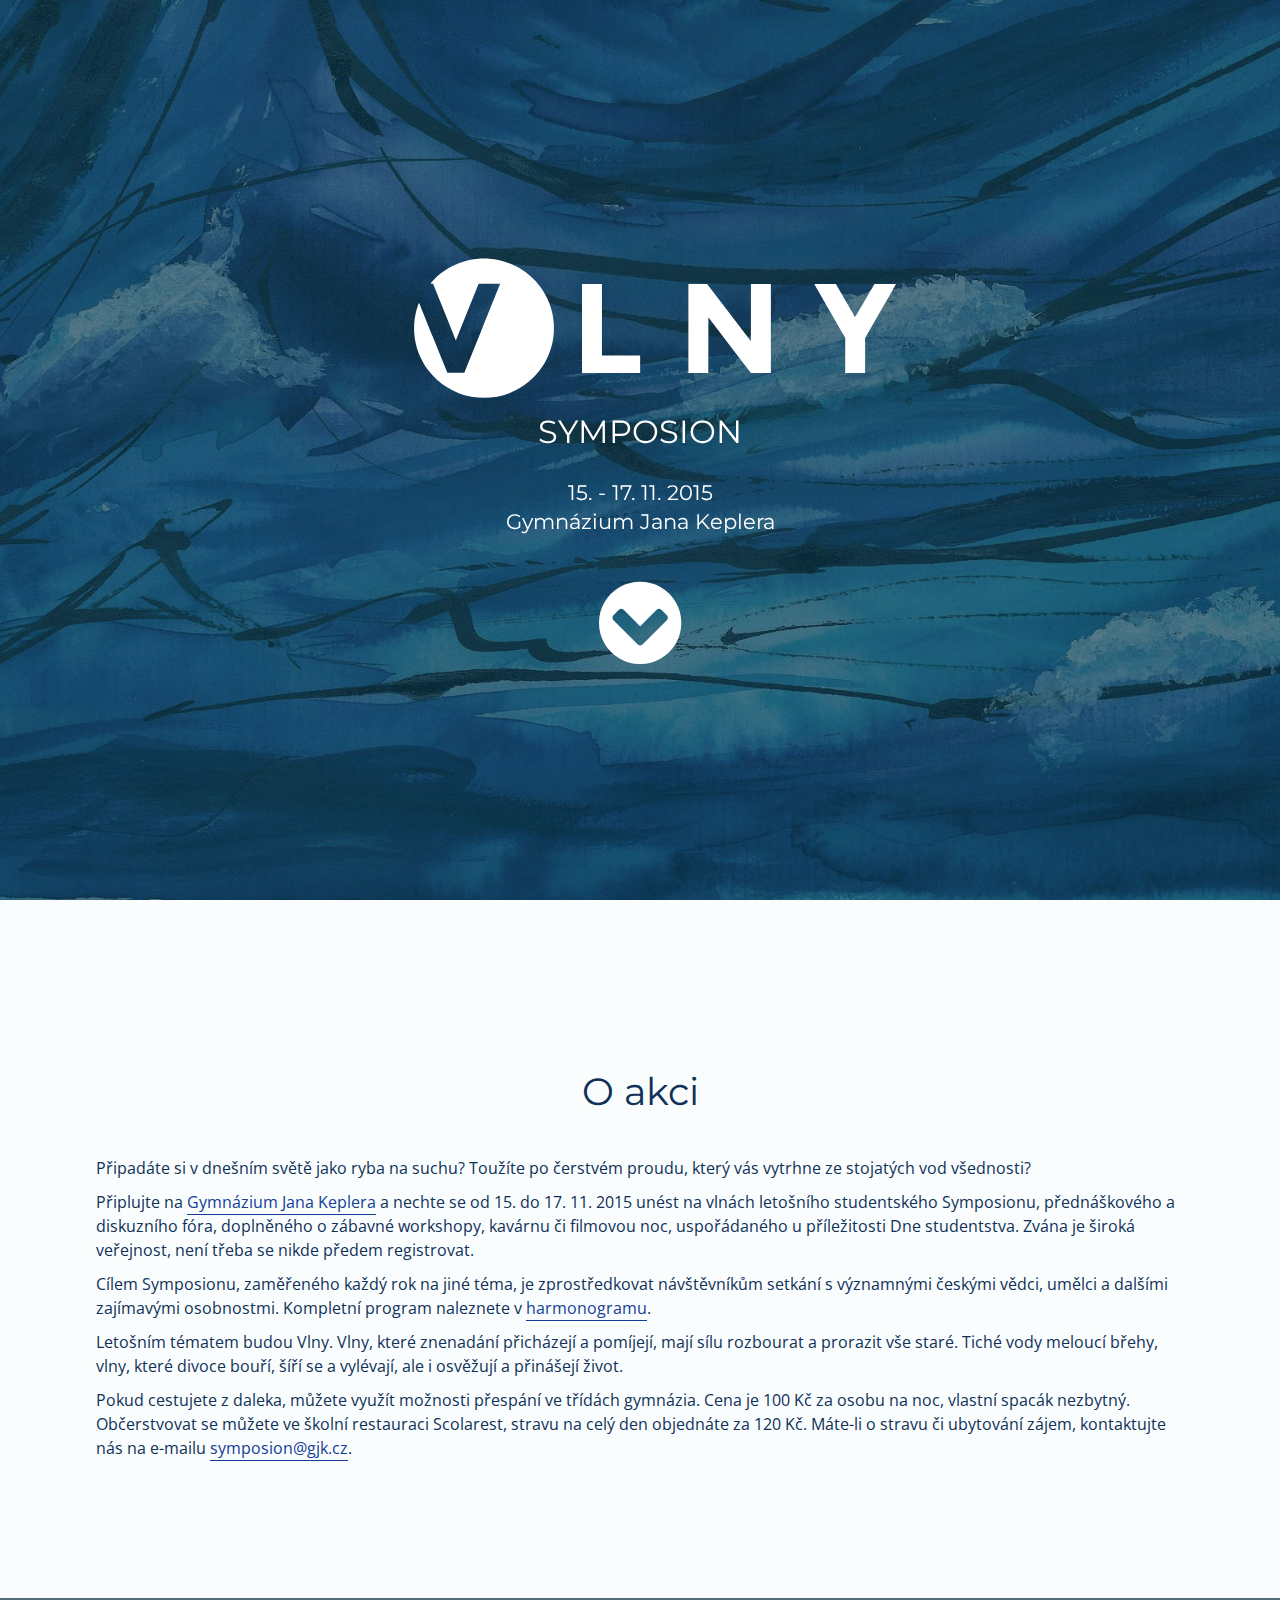
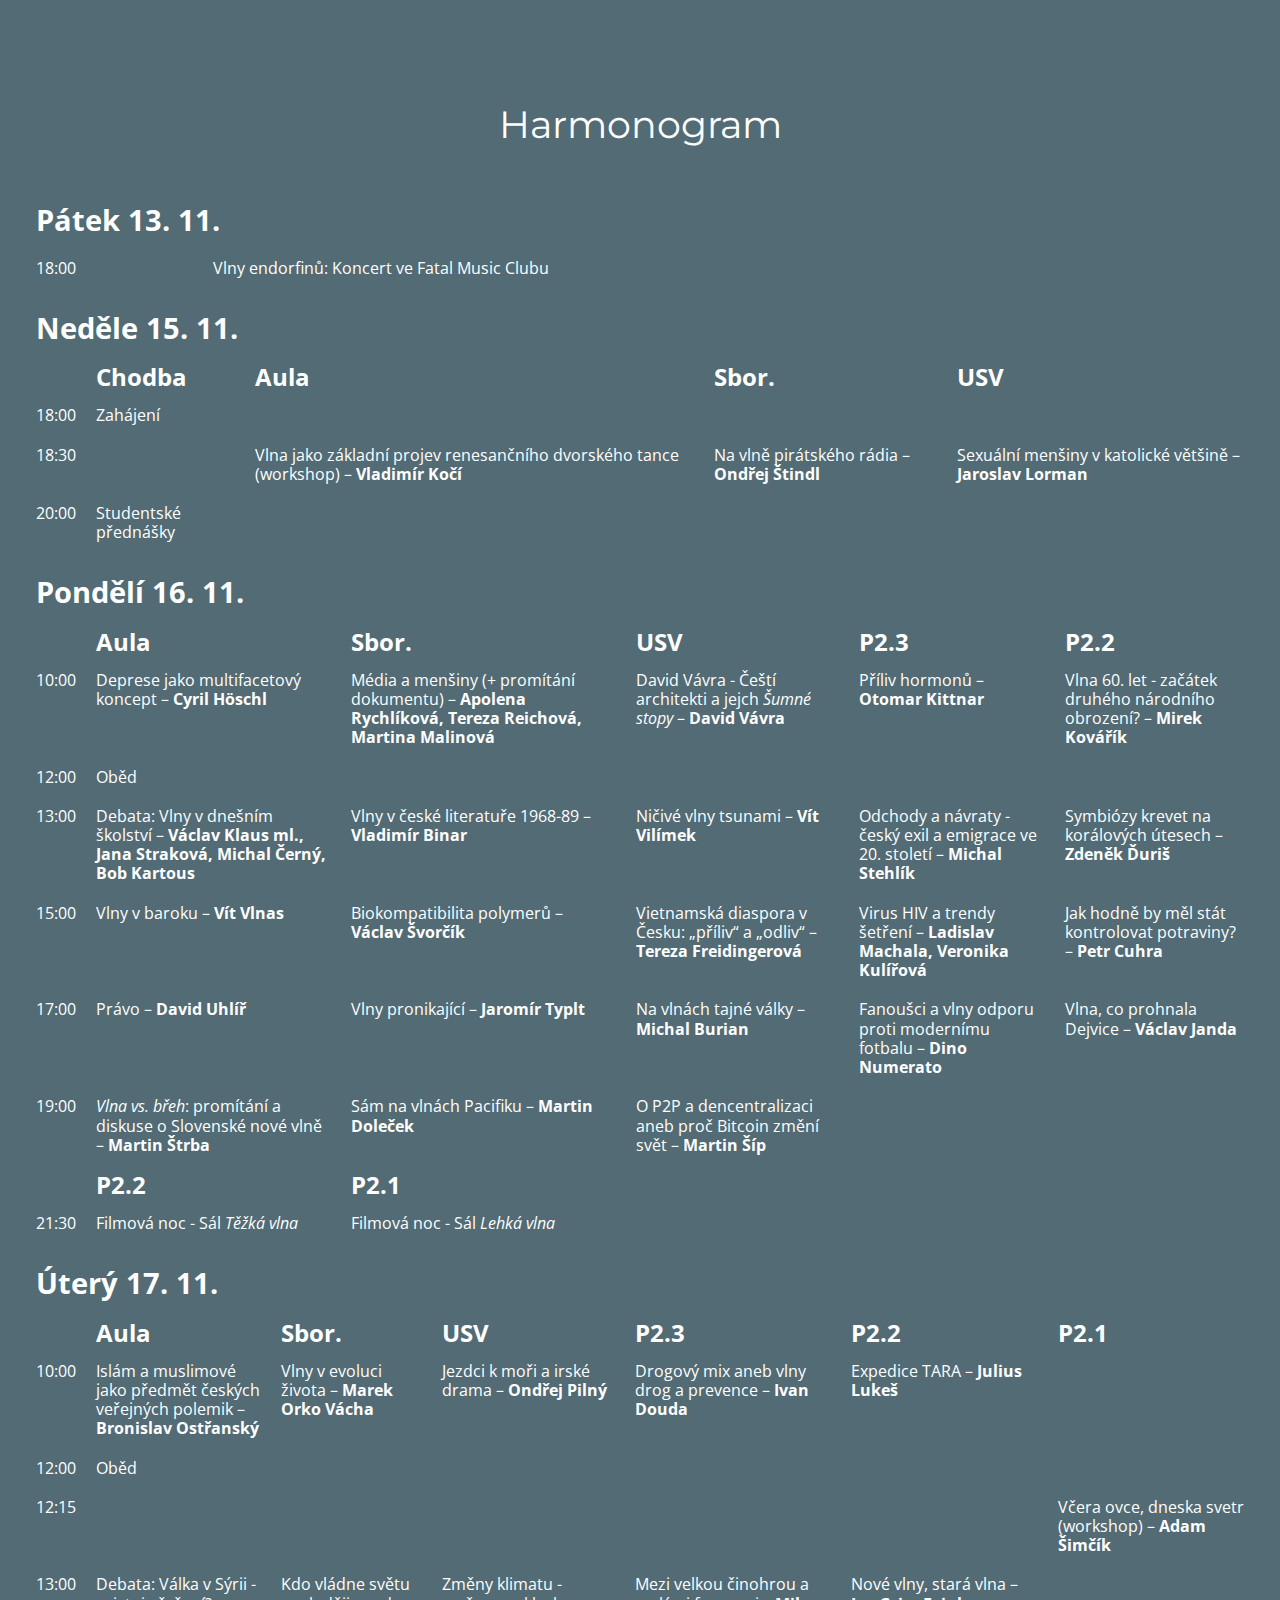
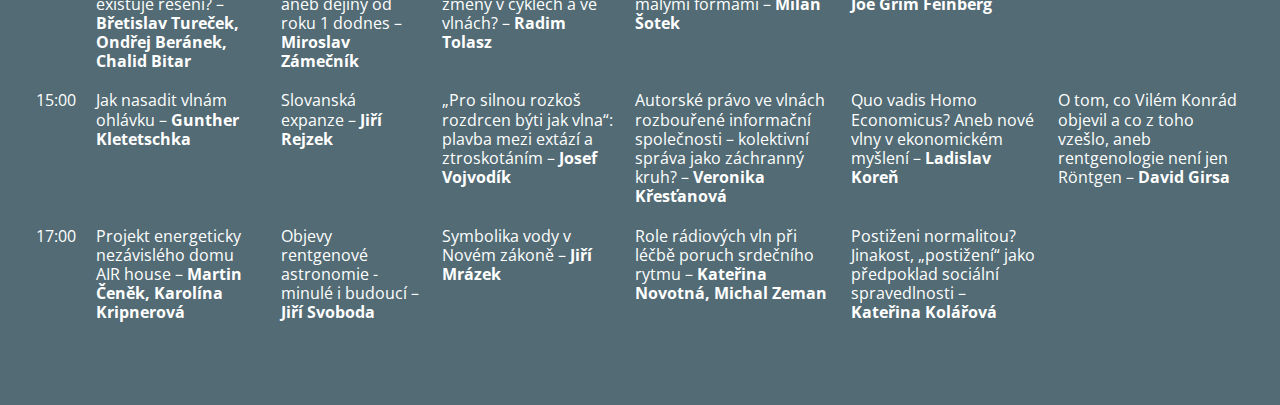
==== commit f7d4583f: "Legendární 'tabulka'" ====
--- a/index.html
+++ b/index.html
@@ -75,10 +75,10 @@
             <div class="section" id="section2">
                 <h1>O akci</h1>
                 <p>Připadáte si v dnešním světě jako ryba na suchu? Toužíte po čerstvém proudu, který vás vytrhne ze stojatých vod všednosti?</p>
-                <p>Připlujte na <a href="https://goo.gl/maps/RLSFnYwjtEG2">Gymnázium Jana Keplera</a> a nechte se od 15. do 17. 11. 2015 unést na vlnách letošního studentského Symposionu, přednáškového a diskuzního fóra, doplněného o zábavné workshopy, kavárnu či filmovou noc, uspořádaného u příležitosti Dne studentstva. Zvána je široká veřejnost.</p>
+                <p>Připlujte na <a href="https://goo.gl/maps/RLSFnYwjtEG2">Gymnázium Jana Keplera</a> a nechte se od 15. do 17. 11. 2015 unést na vlnách letošního studentského Symposionu, přednáškového a diskuzního fóra, doplněného o zábavné workshopy, kavárnu či filmovou noc, uspořádaného u příležitosti Dne studentstva. Zvána je široká veřejnost, není třeba se nikde předem registrovat.</p>
                 <p>Cílem Symposionu, zaměřeného každý rok na jiné téma, je zprostředkovat návštěvníkům setkání s významnými českými vědci, umělci a dalšími zajímavými osobnostmi. Kompletní program naleznete v <a class="linkCursor toHarmonogram">harmonogramu</a>.</p>
                 <p>Letošním tématem budou Vlny. Vlny, které znenadání přicházejí a pomíjejí, mají sílu rozbourat a prorazit vše staré. Tiché vody meloucí břehy, vlny, které divoce bouří, šíří se a vylévají, ale i osvěžují a přinášejí život.</p>
-                <p>Pokud cestujete z daleka, můžete využít možnosti přespání ve třídách gymnázia. Cena je 100 Kč za osobu na noc, vlastní spacák nezbytný. Občerstvovat se můžete ve školní restauraci Scolarest, stravu na celý den objednáte za 120 Kč. Máte-li zájem, kontaktujte nás na e-mailu
+                <p>Pokud cestujete z daleka, můžete využít možnosti přespání ve třídách gymnázia. Cena je 100 Kč za osobu na noc, vlastní spacák nezbytný. Občerstvovat se můžete ve školní restauraci Scolarest, stravu na celý den objednáte za 120 Kč. Máte-li o stravu či ubytování zájem, kontaktujte nás na e-mailu
                     <script>
                         var last = "gjk.cz",
                             first = "symposion";
@@ -91,7 +91,6 @@
         <div class="tab">
             <div class="section" id="section3">
                 <h1>Harmonogram</h1>
-                <table id="harmonogram"></table>
             </div>
         </div>
         <!--<div class="tab">
--- a/static/css/style.scss.css
+++ b/static/css/style.scss.css
@@ -1,2 +1,2 @@
-html,body,div,span,applet,object,iframe,h1,h2,h3,h4,h5,h6,p,blockquote,pre,a,abbr,acronym,address,big,cite,code,del,dfn,em,img,ins,kbd,q,s,samp,small,strike,strong,sub,sup,tt,var,b,u,i,center,dl,dt,dd,ol,ul,li,fieldset,form,label,legend,table,caption,tbody,tfoot,thead,tr,th,td,article,aside,canvas,details,embed,figure,figcaption,footer,header,hgroup,menu,nav,output,ruby,section,summary,time,mark,audio,video{border:0;font-size:100%;font:inherit;vertical-align:baseline;margin:0;padding:0}article,aside,details,figcaption,figure,footer,header,hgroup,menu,nav,section{display:block}body{line-height:1}blockquote,q{quotes:none}blockquote:before,blockquote:after,q:before,q:after{content:none}table{border-collapse:collapse;border-spacing:0}*,*:before,*:after{-moz-box-sizing:border-box;-webkit-box-sizing:border-box;box-sizing:border-box}body{font:16px/1 "Open Sans", "Montserrat", "Helvetica Neue", Helvetica, Arial, sans-serif;-webkit-font-smoothing:antialiased;text-rendering:optimizeLegibility;color:white;margin:0px;padding:0px;background:url(/static/images/Crop2_blur.jpg) no-repeat center center fixed;background-size:cover;position:relative}h1{font-family:"Montserrat", sans-serif;text-align:center;font-size:2.4em;padding-bottom:5vh;padding-top:5vh}p{line-height:1.5;margin-left:7.5%;margin-right:7.5%;margin-bottom:10px}strong{font-weight:500;color:#333}a{text-decoration:none;padding-bottom:1px;border-bottom:1px solid #143c96;color:#143c96;-webkit-transition:500ms;-moz-transition:500ms;-ms-transition:500ms;-o-transition:500ms;transition:500ms}a:hover{color:#2d65e3}i{font-style:italic}#wrapper{margin:0 auto;max-width:560px;padding:160px 40px}.tab{display:table;width:100%}.section{display:table-cell;vertical-align:middle;width:100%;padding:10% 0 10%}#tab1{background-color:rgba(9,44,59,0.7)}.linkCursor{cursor:pointer}#section1{-webkit-user-select:none;-moz-user-select:none;-ms-user-select:none;user-select:none;background:url(/static/images/Crop2.jpg) no-repeat center center fixed;background-size:cover;height:100vh;padding:0;font-family:"Montserrat", sans-serif}#section1 h1{font-size:2em;padding-top:0;padding-bottom:1em}#section1 h2{font-size:1.3em}#section1 #logo{width:32em;display:block;margin:0 auto}#section1 .info{display:block;margin:auto;line-height:1.8em;text-align:center;color:white}#section1 #arrow{font-size:600%;margin-top:0.4em;cursor:pointer}@media only screen and (max-width: 650px){#section1{font-size:3.5vw}#section1 #logo{width:85vw}#section1 h1{padding-top:1em}}#section2{background-color:rgba(247,252,254,0.8);color:#103058}#section3{display:block;padding:10% 5% 10% 5%;background-color:rgba(9,44,59,0.7);color:#fff;width:100%}#section3 td{padding:5px}#section3 #harmonogram{margin-left:auto;margin-right:auto;border-spacing:10px}#section3 .label{font-weight:bold;font-size:150%;padding-top:30px}#section3 .time{padding-top:20px}#section3 .room{visibility:hidden}#section3 .speaker{cursor:pointer;font-weight:bold}#section3 .talk{cursor:pointer}#section3 .invalid{cursor:default}#section3 .firstCol{padding-right:20px}#section4{background-color:rgba(247,252,254,0.8);color:#103058}#modal{visibility:hidden;opacity:0;-webkit-transition:500ms;-moz-transition:500ms;-ms-transition:500ms;-o-transition:500ms;transition:500ms;display:block;position:fixed;top:0;bottom:0;left:0;right:0;padding:5% 10% 5% 10%;line-height:145%;background-color:rgba(255,255,255,0.97);color:black;z-index:12;overflow-y:scroll;text-align:justify}#modal h2{font-family:"Open Sans", "Helvetica Neue", Helvetica, Arial, sans-serif;font-weight:bold;font-size:150%;margin-bottom:0.75em;text-align:left;line-height:120%}#modal p{margin:0.5em 0 0 0}#modal .speakername{font-weight:bold}#modal .talkname{font-size:130%;margin-top:1.5em}#modal li{margin-top:0.7em;margin-bottom:0.7em}.noscroll{overflow:hidden}#cross{margin-left:95%;margin-bottom:10px;width:10%;max-width:50px;-webkit-transition:500ms;-moz-transition:500ms;-ms-transition:500ms;-o-transition:500ms;transition:500ms}#cross:hover{-webkit-transform:rotate(90deg);-moz-transform:rotate(90deg);-ms-transform:rotate(90deg);-o-transform:rotate(90deg);transform:rotate(90deg)}
+html,body,div,span,applet,object,iframe,h1,h2,h3,h4,h5,h6,p,blockquote,pre,a,abbr,acronym,address,big,cite,code,del,dfn,em,img,ins,kbd,q,s,samp,small,strike,strong,sub,sup,tt,var,b,u,i,center,dl,dt,dd,ol,ul,li,fieldset,form,label,legend,table,caption,tbody,tfoot,thead,tr,th,td,article,aside,canvas,details,embed,figure,figcaption,footer,header,hgroup,menu,nav,output,ruby,section,summary,time,mark,audio,video{border:0;font-size:100%;font:inherit;vertical-align:baseline;margin:0;padding:0}article,aside,details,figcaption,figure,footer,header,hgroup,menu,nav,section{display:block}body{line-height:1}blockquote,q{quotes:none}blockquote:before,blockquote:after,q:before,q:after{content:none}table{border-collapse:collapse;border-spacing:0}*,*:before,*:after{-moz-box-sizing:border-box;-webkit-box-sizing:border-box;box-sizing:border-box}body{font:16px/1 "Open Sans", "Montserrat", "Helvetica Neue", Helvetica, Arial, sans-serif;-webkit-font-smoothing:antialiased;text-rendering:optimizeLegibility;color:white;margin:0px;padding:0px;background:url(/static/images/Crop2_blur.jpg) no-repeat center center fixed;background-size:cover;position:relative}h1{font-family:"Montserrat", sans-serif;text-align:center;font-size:2.4em;padding-bottom:5vh;padding-top:5vh}p{line-height:1.5;margin-left:7.5%;margin-right:7.5%;margin-bottom:10px}strong{font-weight:500;color:#333}a{text-decoration:none;padding-bottom:1px;border-bottom:1px solid #143c96;color:#143c96;-webkit-transition:500ms;-moz-transition:500ms;-ms-transition:500ms;-o-transition:500ms;transition:500ms}a:hover{color:#2d65e3}i{font-style:italic}b{font-weight:bold}#wrapper{margin:0 auto;max-width:560px;padding:160px 40px}.tab{display:table;width:100%}.section{display:table-cell;vertical-align:middle;width:100%;padding:10% 0 10%}#tab1{background-color:rgba(9,44,59,0.7)}.linkCursor{cursor:pointer}#section1{-webkit-user-select:none;-moz-user-select:none;-ms-user-select:none;user-select:none;background:url(/static/images/Crop2.jpg) no-repeat center center fixed;background-size:cover;height:100vh;padding:0;font-family:"Montserrat", sans-serif}#section1 h1{font-size:2em;padding-top:0;padding-bottom:1em}#section1 h2{font-size:1.3em}#section1 #logo{width:32em;display:block;margin:0 auto}#section1 .info{display:block;margin:auto;line-height:1.8em;text-align:center;color:white}#section1 #arrow{font-size:600%;margin-top:0.4em;cursor:pointer}@media only screen and (max-width: 650px){#section1{font-size:3.5vw}#section1 #logo{width:85vw}#section1 h1{padding-top:1em}}#section2{background-color:rgba(247,252,254,0.8);color:#103058}#section3{display:block;padding:8vh 2vw 8vh 2vw;background-color:rgba(9,44,59,0.7);color:#fff;width:100%;line-height:120%}#section3 td{display:block;padding:5px 5px 5px 8px}@media (min-width: 800px){#section3 td{padding:10px}}#section3 .harmonogram{margin-left:auto;margin-right:auto;border-spacing:10px;width:100%}#section3 .label{font-weight:bold;font-size:180%;padding-top:30px;padding-bottom:20px}#section3 .roomHeader{font-weight:bold;font-size:150%;display:none}@media (min-width: 800px){#section3 .roomHeader{display:table-cell}}#section3 .time{font-weight:bold;font-size:150%;padding-top:20px}@media (min-width: 800px){#section3 .time{font-weight:normal;font-size:100%;padding-top:0px}}#section3 .speaker{cursor:pointer;font-weight:bold}#section3 .talk{cursor:pointer}#section3 .invalid{cursor:default}#section3 .firstCol{padding-right:10px}#section3 .singleEvent{margin-left:5em}#section3 .singleEvent:before{content:attr(roomName);font-weight:bold;width:4.5em;margin-left:-4.5em;display:inline-block}@media (min-width: 800px){#section3 .singleEvent:before{display:none}}@media (min-width: 800px){#section3 .singleEvent{margin-left:0}}#section3 th,#section3 td{text-align:left}@media (min-width: 800px){#section3 th,#section3 td{display:table-cell}}#section4{background-color:rgba(247,252,254,0.8);color:#103058}#modal{visibility:hidden;opacity:0;-webkit-transition:500ms;-moz-transition:500ms;-ms-transition:500ms;-o-transition:500ms;transition:500ms;display:block;position:fixed;top:0;bottom:0;left:0;right:0;padding:5% 10% 5% 10%;line-height:145%;background-color:rgba(255,255,255,0.97);color:black;z-index:12;overflow-y:scroll;text-align:justify}#modal h1{font-family:"Open Sans", "Helvetica Neue", Helvetica, Arial, sans-serif;font-weight:bold;text-align:left;line-height:140%;padding-top:0;padding-bottom:0;font-size:200%;margin-bottom:1em;margin-top:0em}#modal h2{font-family:"Open Sans", "Helvetica Neue", Helvetica, Arial, sans-serif;font-weight:bold;text-align:left;line-height:140%;padding-top:0;padding-bottom:0;font-size:120%;margin-bottom:1em;margin-top:2em}#modal h3{font-family:"Open Sans", "Helvetica Neue", Helvetica, Arial, sans-serif;font-weight:bold;text-align:left;line-height:140%;padding-top:0;padding-bottom:0;font-size:100%;margin-bottom:0em;margin-top:1em}#modal p{margin:0.5em 0 0 0}#modal .speakername{font-weight:bold}#modal li{margin-top:0.7em;margin-bottom:0.7em}.noscroll{overflow:hidden}#cross{margin-left:95%;margin-bottom:10px;width:10%;max-width:50px;-webkit-transition:500ms;-moz-transition:500ms;-ms-transition:500ms;-o-transition:500ms;transition:500ms}#cross:hover{-webkit-transform:rotate(90deg);-moz-transform:rotate(90deg);-ms-transform:rotate(90deg);-o-transform:rotate(90deg);transform:rotate(90deg)}
 /*# sourceMappingURL=style.scss.css.map */
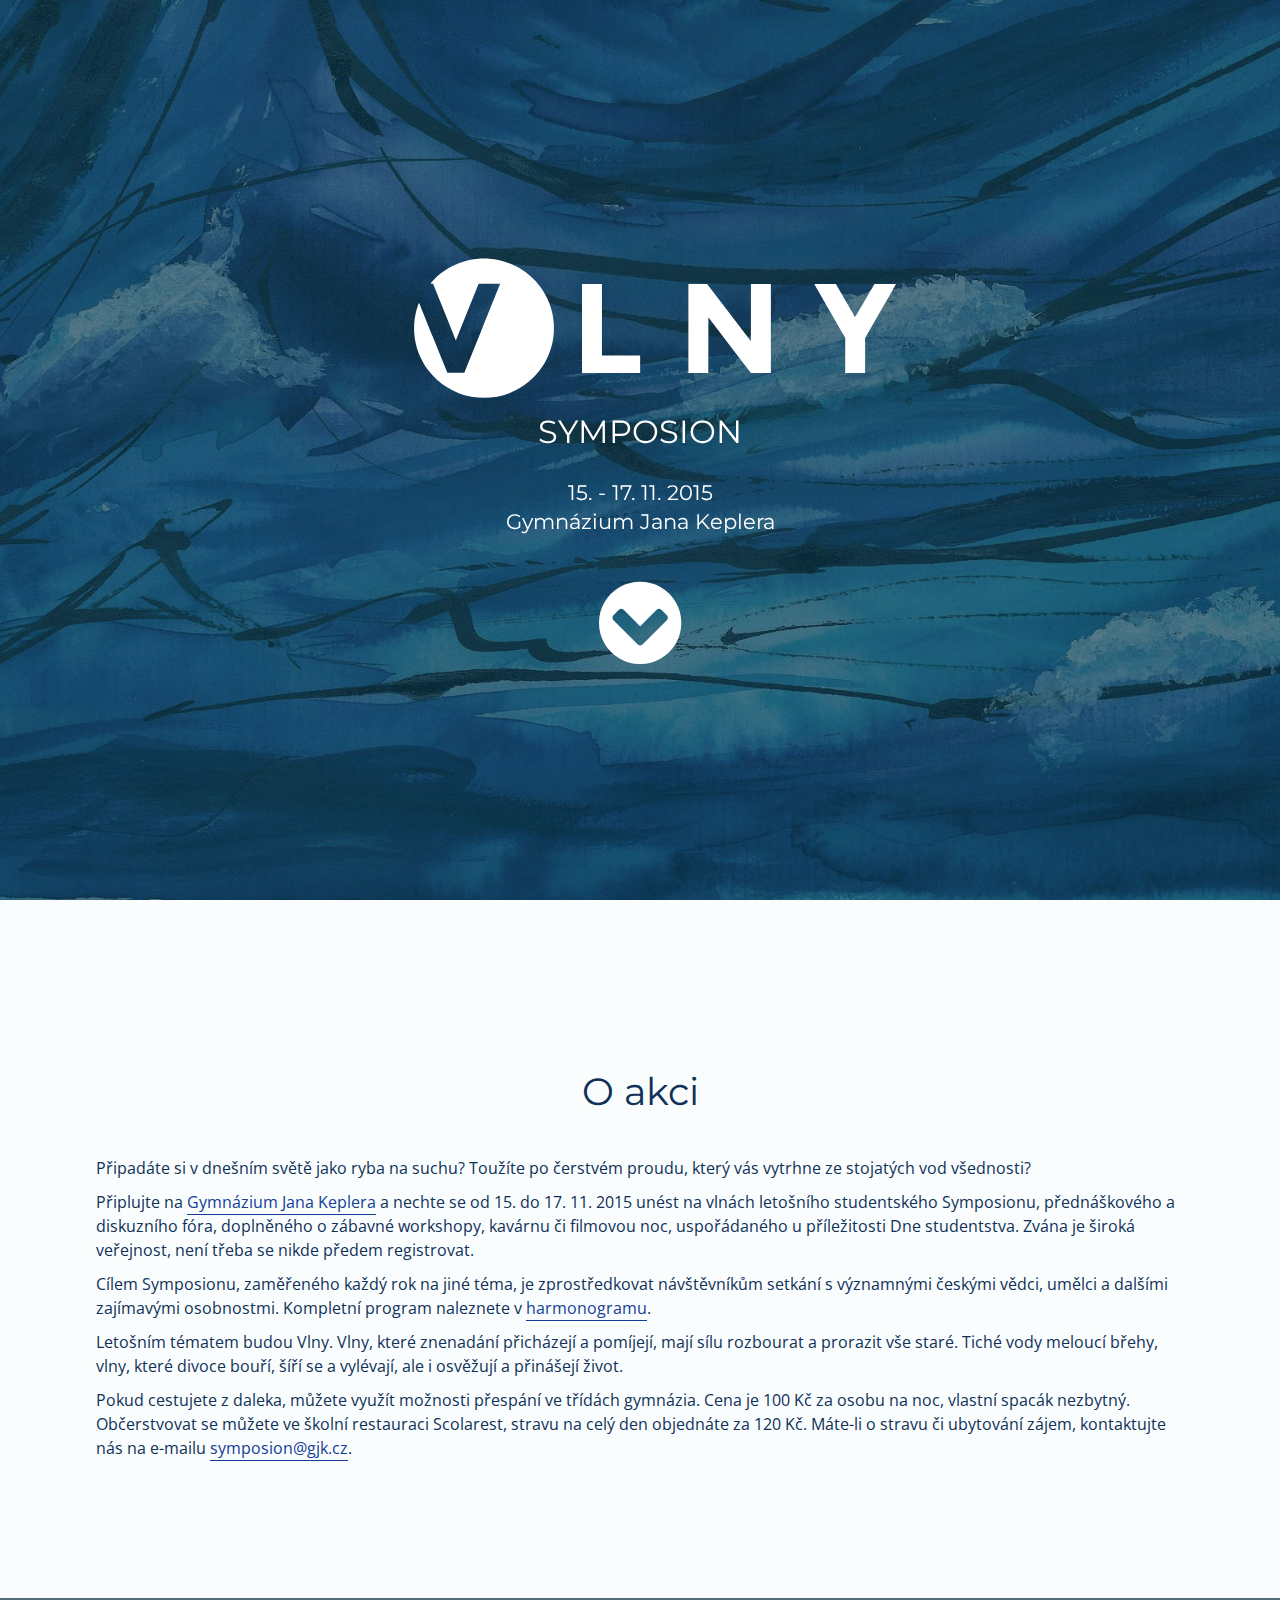
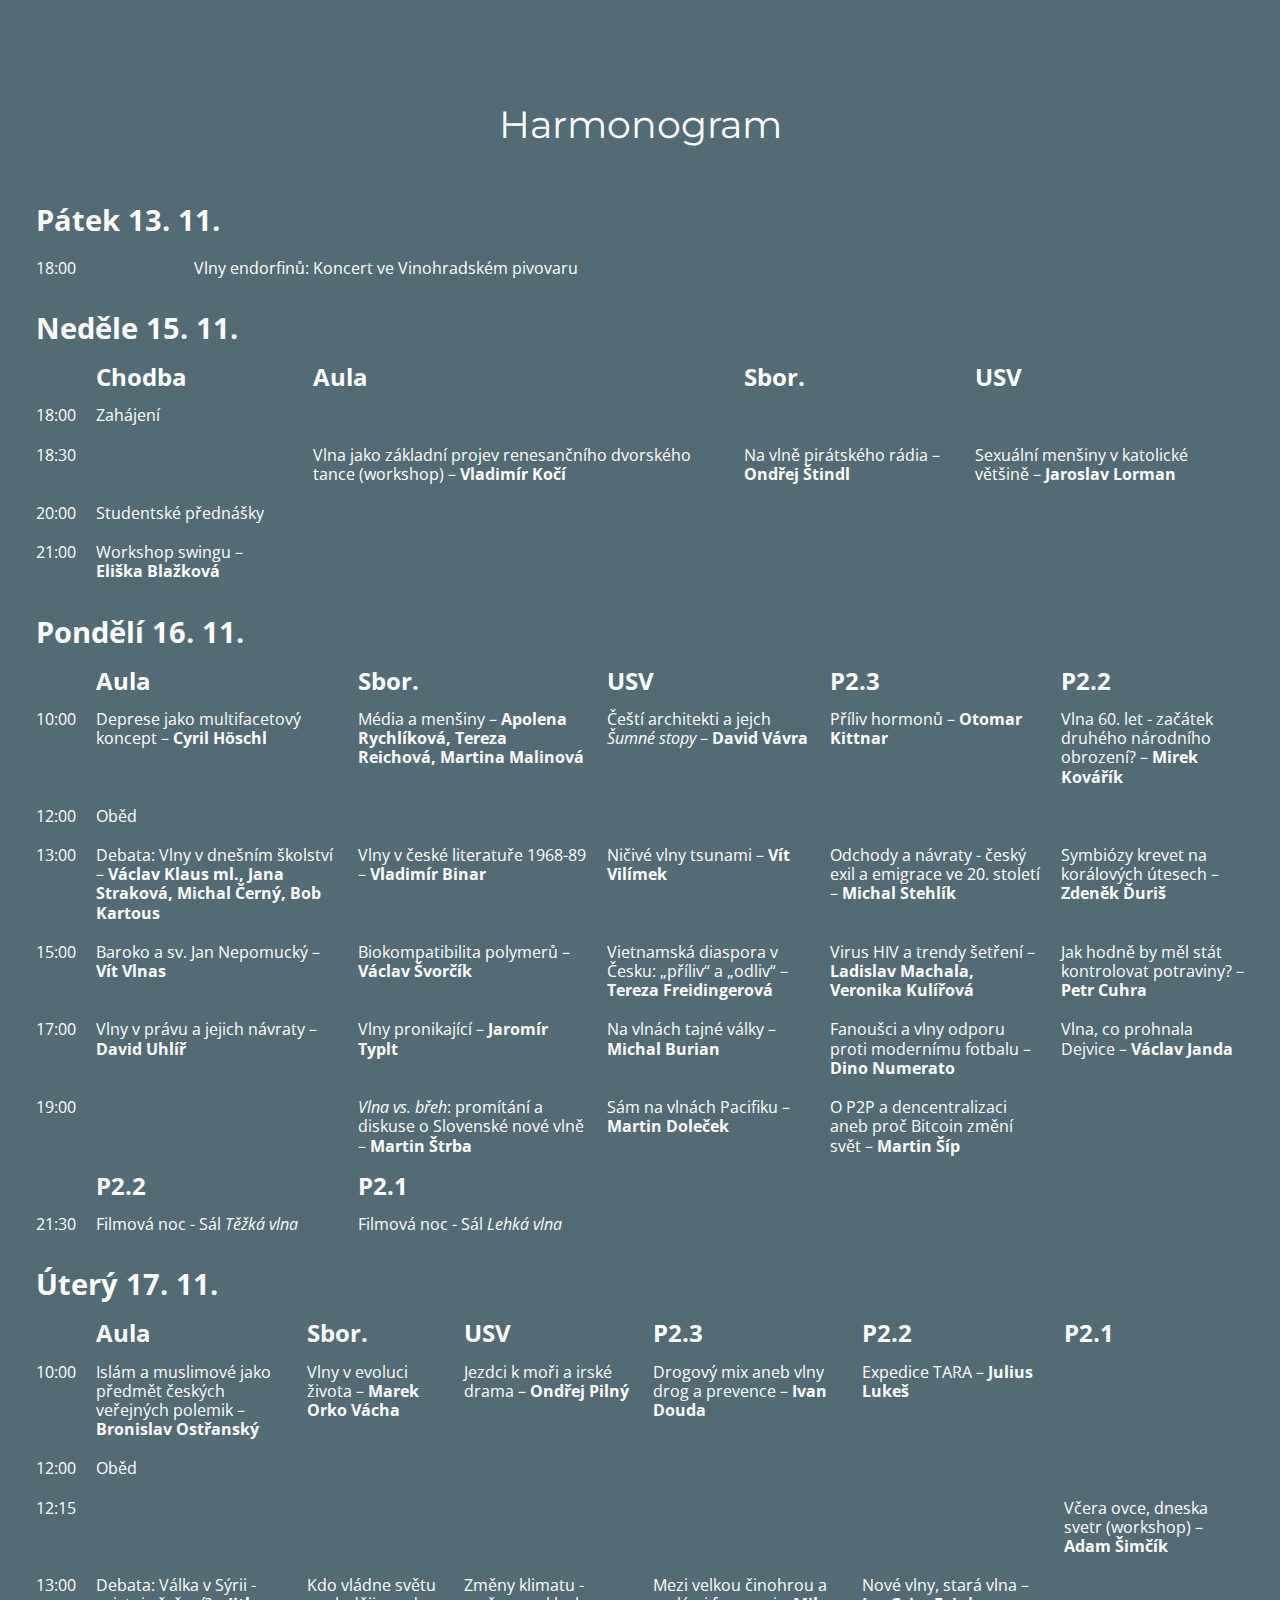
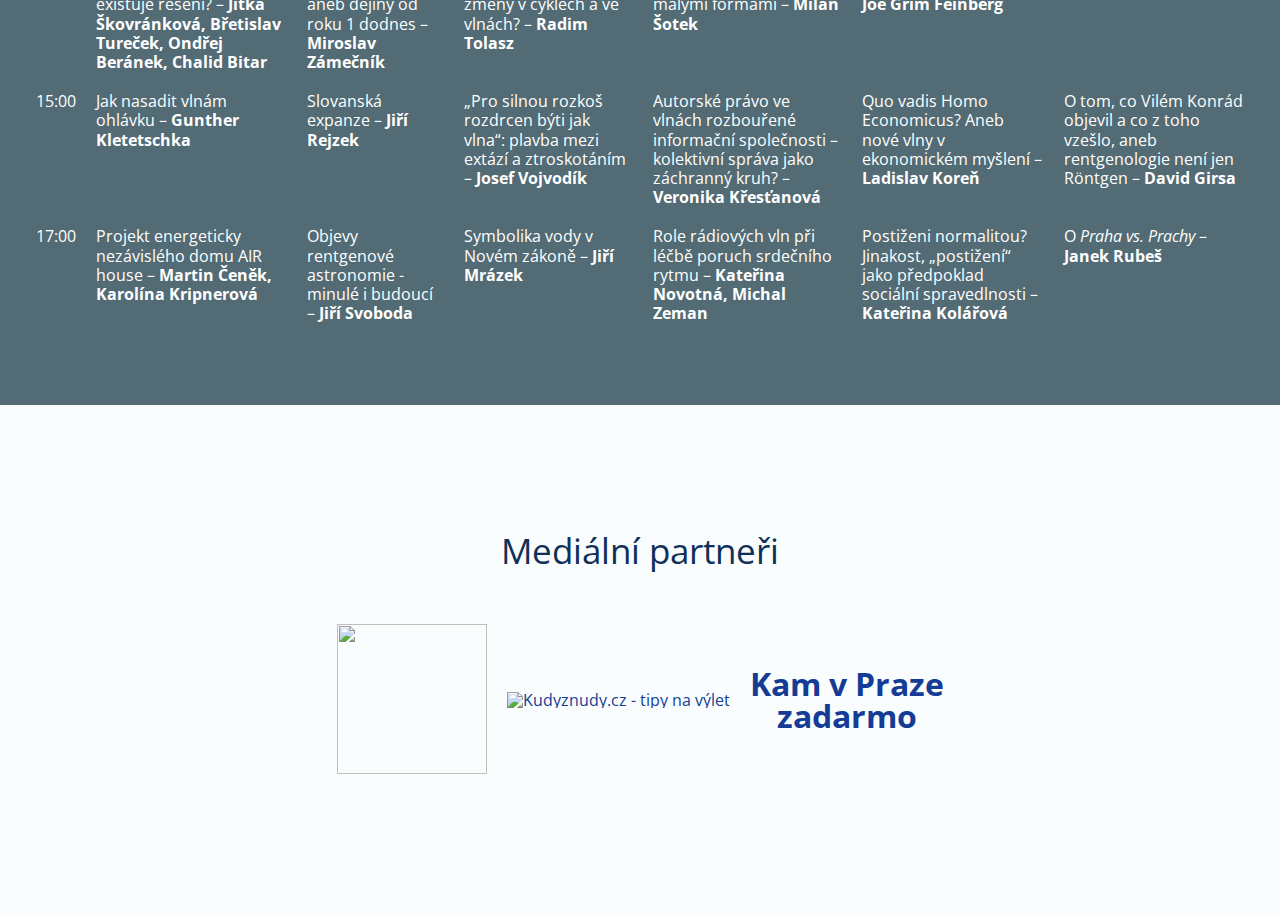
==== commit abfc64e7: "Mediální partneři" ====
--- a/index.html
+++ b/index.html
@@ -93,6 +93,24 @@
                 <h1>Harmonogram</h1>
             </div>
         </div>
+        <div class="tab">
+            <div class="section" id="section4">
+                <h1>Mediální partneři</h1>
+                <table id="partners">
+                    <tr>
+                        <td>
+                            <a href="https://goout.cz/cs/praha/"><img id="goout" src="/static/images/goout2.png"></a>
+                        </td>
+                        <td>
+                            <a href="http://www.kudyznudy.cz/?utm_source=kzn&utm_medium=partneri_kzn&utm_campaign=banner" title="Kudyznudy.cz - tipy na výlet" target="_blank"> <img src="http://www.kudyznudy.cz/KzN/media/Onas/bannery/KzN_banner_180x150.jpg" width="180" height="150" border="0" alt="Kudyznudy.cz - tipy na výlet"> </a>
+                        </td>
+                        <td>
+                            <a id="prahazdarma" href="https://www.facebook.com/PrahaZdarma/">Kam v Praze<br>zadarmo</a>
+                        </td>
+                    </tr>
+                </table>
+            </div>
+        </div>
         <!--<div class="tab">
             <div class="section" id="section4">
                 <h1>Hosté</h1>
--- a/static/css/style.scss.css
+++ b/static/css/style.scss.css
@@ -1,2 +1,2 @@
-html,body,div,span,applet,object,iframe,h1,h2,h3,h4,h5,h6,p,blockquote,pre,a,abbr,acronym,address,big,cite,code,del,dfn,em,img,ins,kbd,q,s,samp,small,strike,strong,sub,sup,tt,var,b,u,i,center,dl,dt,dd,ol,ul,li,fieldset,form,label,legend,table,caption,tbody,tfoot,thead,tr,th,td,article,aside,canvas,details,embed,figure,figcaption,footer,header,hgroup,menu,nav,output,ruby,section,summary,time,mark,audio,video{border:0;font-size:100%;font:inherit;vertical-align:baseline;margin:0;padding:0}article,aside,details,figcaption,figure,footer,header,hgroup,menu,nav,section{display:block}body{line-height:1}blockquote,q{quotes:none}blockquote:before,blockquote:after,q:before,q:after{content:none}table{border-collapse:collapse;border-spacing:0}*,*:before,*:after{-moz-box-sizing:border-box;-webkit-box-sizing:border-box;box-sizing:border-box}body{font:16px/1 "Open Sans", "Montserrat", "Helvetica Neue", Helvetica, Arial, sans-serif;-webkit-font-smoothing:antialiased;text-rendering:optimizeLegibility;color:white;margin:0px;padding:0px;background:url(/static/images/Crop2_blur.jpg) no-repeat center center fixed;background-size:cover;position:relative}h1{font-family:"Montserrat", sans-serif;text-align:center;font-size:2.4em;padding-bottom:5vh;padding-top:5vh}p{line-height:1.5;margin-left:7.5%;margin-right:7.5%;margin-bottom:10px}strong{font-weight:500;color:#333}a{text-decoration:none;padding-bottom:1px;border-bottom:1px solid #143c96;color:#143c96;-webkit-transition:500ms;-moz-transition:500ms;-ms-transition:500ms;-o-transition:500ms;transition:500ms}a:hover{color:#2d65e3}i{font-style:italic}b{font-weight:bold}#wrapper{margin:0 auto;max-width:560px;padding:160px 40px}.tab{display:table;width:100%}.section{display:table-cell;vertical-align:middle;width:100%;padding:10% 0 10%}#tab1{background-color:rgba(9,44,59,0.7)}.linkCursor{cursor:pointer}#section1{-webkit-user-select:none;-moz-user-select:none;-ms-user-select:none;user-select:none;background:url(/static/images/Crop2.jpg) no-repeat center center fixed;background-size:cover;height:100vh;padding:0;font-family:"Montserrat", sans-serif}#section1 h1{font-size:2em;padding-top:0;padding-bottom:1em}#section1 h2{font-size:1.3em}#section1 #logo{width:32em;display:block;margin:0 auto}#section1 .info{display:block;margin:auto;line-height:1.8em;text-align:center;color:white}#section1 #arrow{font-size:600%;margin-top:0.4em;cursor:pointer}@media only screen and (max-width: 650px){#section1{font-size:3.5vw}#section1 #logo{width:85vw}#section1 h1{padding-top:1em}}#section2{background-color:rgba(247,252,254,0.8);color:#103058}#section3{display:block;padding:8vh 2vw 8vh 2vw;background-color:rgba(9,44,59,0.7);color:#fff;width:100%;line-height:120%}#section3 td{display:block;padding:5px 5px 5px 8px}@media (min-width: 800px){#section3 td{padding:10px}}#section3 .harmonogram{margin-left:auto;margin-right:auto;border-spacing:10px;width:100%}#section3 .label{font-weight:bold;font-size:180%;padding-top:30px;padding-bottom:20px}#section3 .roomHeader{font-weight:bold;font-size:150%;display:none}@media (min-width: 800px){#section3 .roomHeader{display:table-cell}}#section3 .time{font-weight:bold;font-size:150%;padding-top:20px}@media (min-width: 800px){#section3 .time{font-weight:normal;font-size:100%;padding-top:0px}}#section3 .speaker{cursor:pointer;font-weight:bold}#section3 .talk{cursor:pointer}#section3 .invalid{cursor:default}#section3 .firstCol{padding-right:10px}#section3 .singleEvent{margin-left:5em}#section3 .singleEvent:before{content:attr(roomName);font-weight:bold;width:4.5em;margin-left:-4.5em;display:inline-block}@media (min-width: 800px){#section3 .singleEvent:before{display:none}}@media (min-width: 800px){#section3 .singleEvent{margin-left:0}}#section3 th,#section3 td{text-align:left}@media (min-width: 800px){#section3 th,#section3 td{display:table-cell}}#section4{background-color:rgba(247,252,254,0.8);color:#103058}#modal{visibility:hidden;opacity:0;-webkit-transition:500ms;-moz-transition:500ms;-ms-transition:500ms;-o-transition:500ms;transition:500ms;display:block;position:fixed;top:0;bottom:0;left:0;right:0;padding:5% 10% 5% 10%;line-height:145%;background-color:rgba(255,255,255,0.97);color:black;z-index:12;overflow-y:scroll;text-align:justify}#modal h1{font-family:"Open Sans", "Helvetica Neue", Helvetica, Arial, sans-serif;font-weight:bold;text-align:left;line-height:140%;padding-top:0;padding-bottom:0;font-size:200%;margin-bottom:1em;margin-top:0em}#modal h2{font-family:"Open Sans", "Helvetica Neue", Helvetica, Arial, sans-serif;font-weight:bold;text-align:left;line-height:140%;padding-top:0;padding-bottom:0;font-size:120%;margin-bottom:1em;margin-top:2em}#modal h3{font-family:"Open Sans", "Helvetica Neue", Helvetica, Arial, sans-serif;font-weight:bold;text-align:left;line-height:140%;padding-top:0;padding-bottom:0;font-size:100%;margin-bottom:0em;margin-top:1em}#modal p{margin:0.5em 0 0 0}#modal .speakername{font-weight:bold}#modal li{margin-top:0.7em;margin-bottom:0.7em}.noscroll{overflow:hidden}#cross{margin-left:95%;margin-bottom:10px;width:10%;max-width:50px;-webkit-transition:500ms;-moz-transition:500ms;-ms-transition:500ms;-o-transition:500ms;transition:500ms}#cross:hover{-webkit-transform:rotate(90deg);-moz-transform:rotate(90deg);-ms-transform:rotate(90deg);-o-transform:rotate(90deg);transform:rotate(90deg)}
+html,body,div,span,applet,object,iframe,h1,h2,h3,h4,h5,h6,p,blockquote,pre,a,abbr,acronym,address,big,cite,code,del,dfn,em,img,ins,kbd,q,s,samp,small,strike,strong,sub,sup,tt,var,b,u,i,center,dl,dt,dd,ol,ul,li,fieldset,form,label,legend,table,caption,tbody,tfoot,thead,tr,th,td,article,aside,canvas,details,embed,figure,figcaption,footer,header,hgroup,menu,nav,output,ruby,section,summary,time,mark,audio,video{border:0;font-size:100%;font:inherit;vertical-align:baseline;margin:0;padding:0}article,aside,details,figcaption,figure,footer,header,hgroup,menu,nav,section{display:block}body{line-height:1}blockquote,q{quotes:none}blockquote:before,blockquote:after,q:before,q:after{content:none}table{border-collapse:collapse;border-spacing:0}*,*:before,*:after{-moz-box-sizing:border-box;-webkit-box-sizing:border-box;box-sizing:border-box}body{font:16px/1 "Open Sans", "Montserrat", "Helvetica Neue", Helvetica, Arial, sans-serif;-webkit-font-smoothing:antialiased;text-rendering:optimizeLegibility;color:white;margin:0px;padding:0px;background:url(/static/images/Crop2_blur.jpg) no-repeat center center fixed;background-size:cover;position:relative}h1{font-family:"Montserrat", sans-serif;text-align:center;font-size:2.4em;padding-bottom:5vh;padding-top:5vh}p{line-height:1.5;margin-left:7.5%;margin-right:7.5%;margin-bottom:10px}strong{font-weight:500;color:#333}a{text-decoration:none;padding-bottom:1px;border-bottom:1px solid #143c96;color:#143c96;-webkit-transition:500ms;-moz-transition:500ms;-ms-transition:500ms;-o-transition:500ms;transition:500ms}a:hover{color:#2d65e3}i{font-style:italic}b{font-weight:bold}#wrapper{margin:0 auto;max-width:560px;padding:160px 40px}.tab{display:table;width:100%}.section{display:table-cell;vertical-align:middle;width:100%;padding:10% 0 10%}#tab1{background-color:rgba(9,44,59,0.7)}.linkCursor{cursor:pointer}#section1{-webkit-user-select:none;-moz-user-select:none;-ms-user-select:none;user-select:none;background:url(/static/images/Crop2.jpg) no-repeat center center fixed;background-size:cover;height:100vh;padding:0;font-family:"Montserrat", sans-serif}#section1 h1{font-size:2em;padding-top:0;padding-bottom:1em}#section1 h2{font-size:1.3em}#section1 #logo{width:32em;display:block;margin:0 auto}#section1 .info{display:block;margin:auto;line-height:1.8em;text-align:center;color:white}#section1 #arrow{font-size:600%;margin-top:0.4em;cursor:pointer}@media only screen and (max-width: 650px){#section1{font-size:3.5vw}#section1 #logo{width:85vw}#section1 h1{padding-top:1em}}#section2{background-color:rgba(247,252,254,0.8);color:#103058}#section3{display:block;padding:8vh 2vw 8vh 2vw;background-color:rgba(9,44,59,0.7);color:#fff;width:100%;line-height:120%}#section3 td{display:block;padding:5px 5px 5px 8px}@media (min-width: 800px){#section3 td{padding:10px}}#section3 .harmonogram{margin-left:auto;margin-right:auto;border-spacing:10px;width:100%}#section3 .label{font-weight:bold;font-size:180%;padding-top:30px;padding-bottom:20px}#section3 .roomHeader{font-weight:bold;font-size:150%;display:none}@media (min-width: 800px){#section3 .roomHeader{display:table-cell}}#section3 .time{font-weight:bold;font-size:150%;padding-top:20px}@media (min-width: 800px){#section3 .time{font-weight:normal;font-size:100%;padding-top:0px}}#section3 .speaker{cursor:pointer;font-weight:bold}#section3 .talk{cursor:pointer}#section3 .invalid{cursor:default}#section3 .firstCol{padding-right:10px}#section3 .singleEvent{margin-left:5em}#section3 .singleEvent:before{content:attr(roomName);font-weight:bold;width:4.5em;margin-left:-4.5em;display:inline-block}@media (min-width: 800px){#section3 .singleEvent:before{display:none}}@media (min-width: 800px){#section3 .singleEvent{margin-left:0}}#section3 th,#section3 td{text-align:left}@media (min-width: 800px){#section3 th,#section3 td{display:table-cell}}#section4{background-color:rgba(247,252,254,0.8);color:#103058}#section4 h1{font-family:"Open Sans", "Helvetica Neue", Helvetica, Arial, sans-serif;font-size:2.2em;padding-top:0vh}#section4 #partners{margin-left:auto;margin-right:auto}#section4 #partners td{padding:10px;display:block;vertical-align:middle;text-align:center;max-width:100%;white-space:nowrap}@media (min-width: 800px){#section4 #partners td{display:table-cell}}#section4 a{border:none}#section4 #prahazdarma{font-size:200%;font-weight:bold}#section4 #goout{width:150px;height:150px}#modal{visibility:hidden;opacity:0;-webkit-transition:500ms;-moz-transition:500ms;-ms-transition:500ms;-o-transition:500ms;transition:500ms;display:block;position:fixed;top:0;bottom:0;left:0;right:0;padding:5% 10% 5% 10%;line-height:145%;background-color:rgba(255,255,255,0.97);color:black;z-index:12;overflow-y:scroll;text-align:justify}#modal h1{font-family:"Open Sans", "Helvetica Neue", Helvetica, Arial, sans-serif;font-weight:bold;text-align:left;line-height:140%;padding-top:0;padding-bottom:0;font-size:200%;margin-bottom:1em;margin-top:0em}#modal h2{font-family:"Open Sans", "Helvetica Neue", Helvetica, Arial, sans-serif;font-weight:bold;text-align:left;line-height:140%;padding-top:0;padding-bottom:0;font-size:120%;margin-bottom:0.2em;margin-top:2em}#modal h3{font-family:"Open Sans", "Helvetica Neue", Helvetica, Arial, sans-serif;font-weight:bold;text-align:left;line-height:140%;padding-top:0;padding-bottom:0;font-size:100%;margin-bottom:0em;margin-top:1em}#modal p{margin:0.5em 0 0 0}#modal .speakername{font-weight:bold}#modal li{margin-top:0.7em;margin-bottom:0.7em}.noscroll{overflow:hidden}#cross{margin-left:95%;margin-bottom:10px;width:10%;max-width:50px;-webkit-transition:500ms;-moz-transition:500ms;-ms-transition:500ms;-o-transition:500ms;transition:500ms}#cross:hover{-webkit-transform:rotate(90deg);-moz-transform:rotate(90deg);-ms-transform:rotate(90deg);-o-transform:rotate(90deg);transform:rotate(90deg)}
 /*# sourceMappingURL=style.scss.css.map */
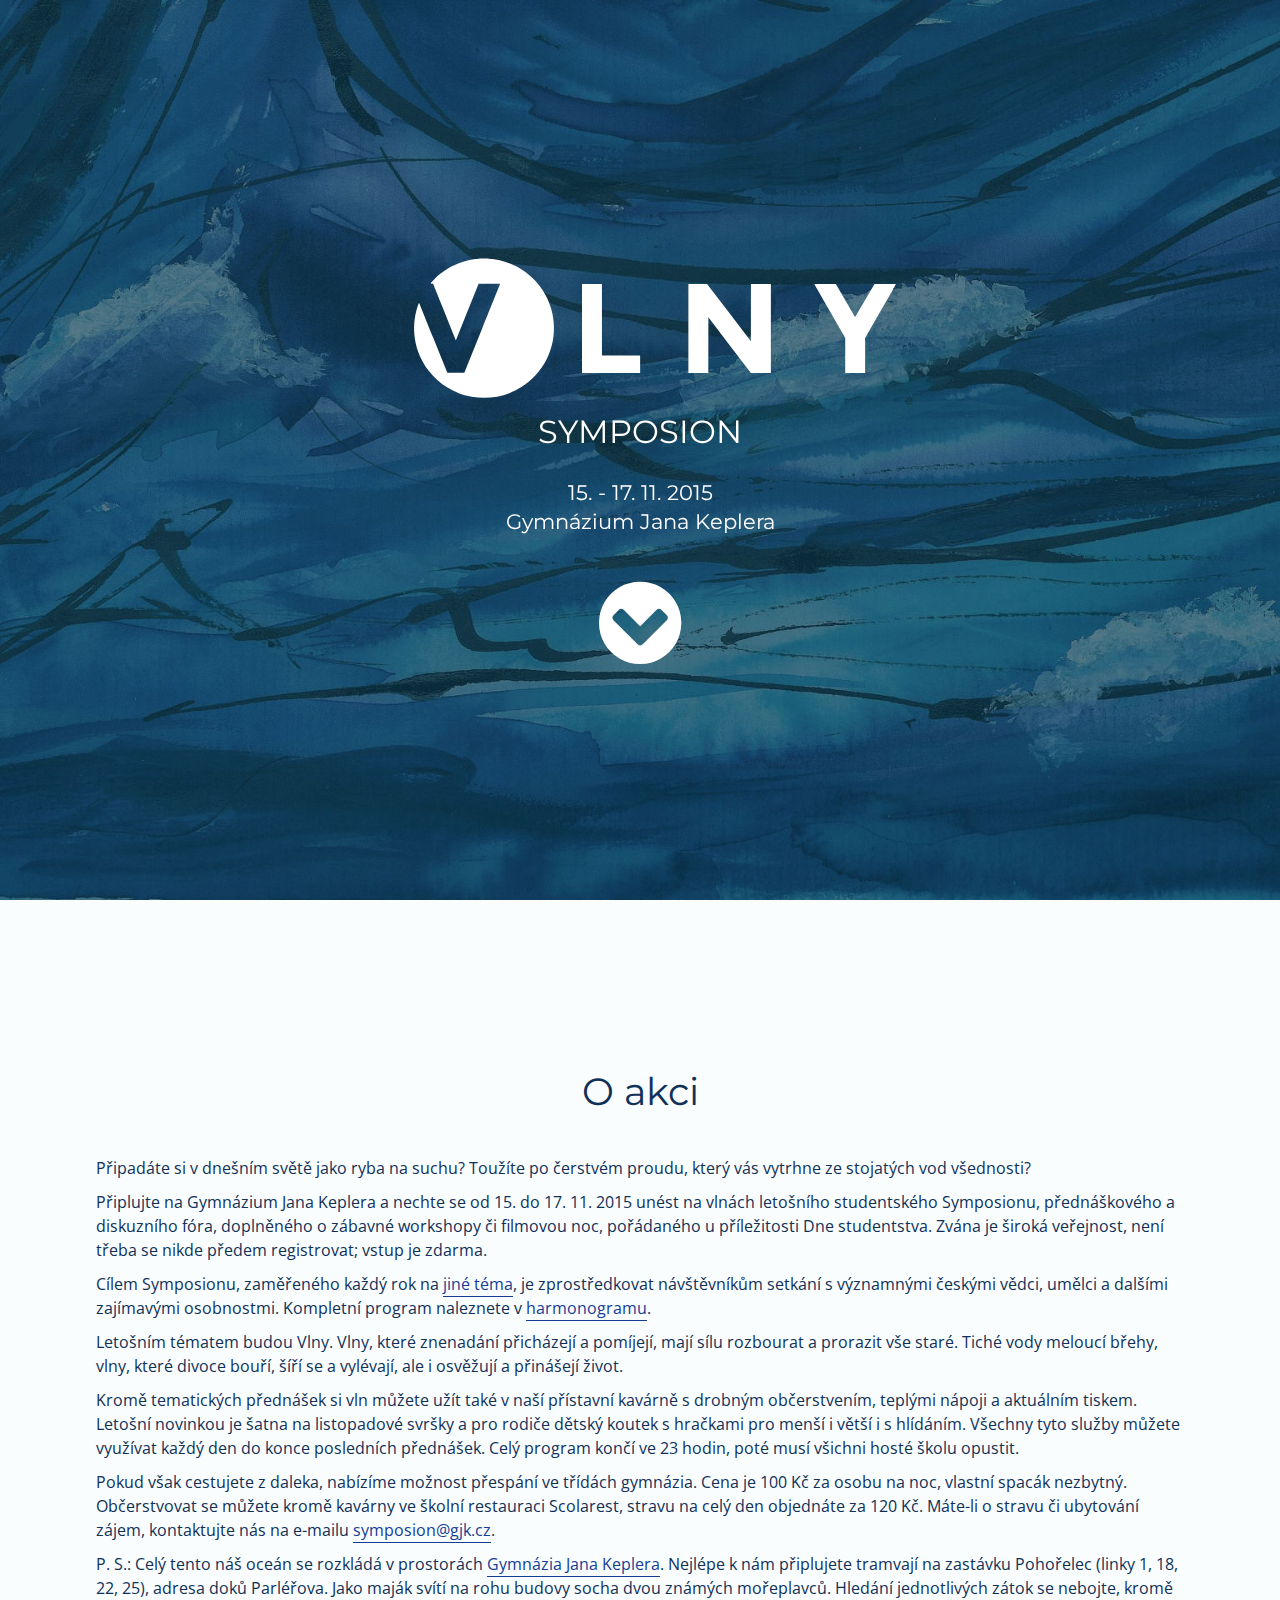
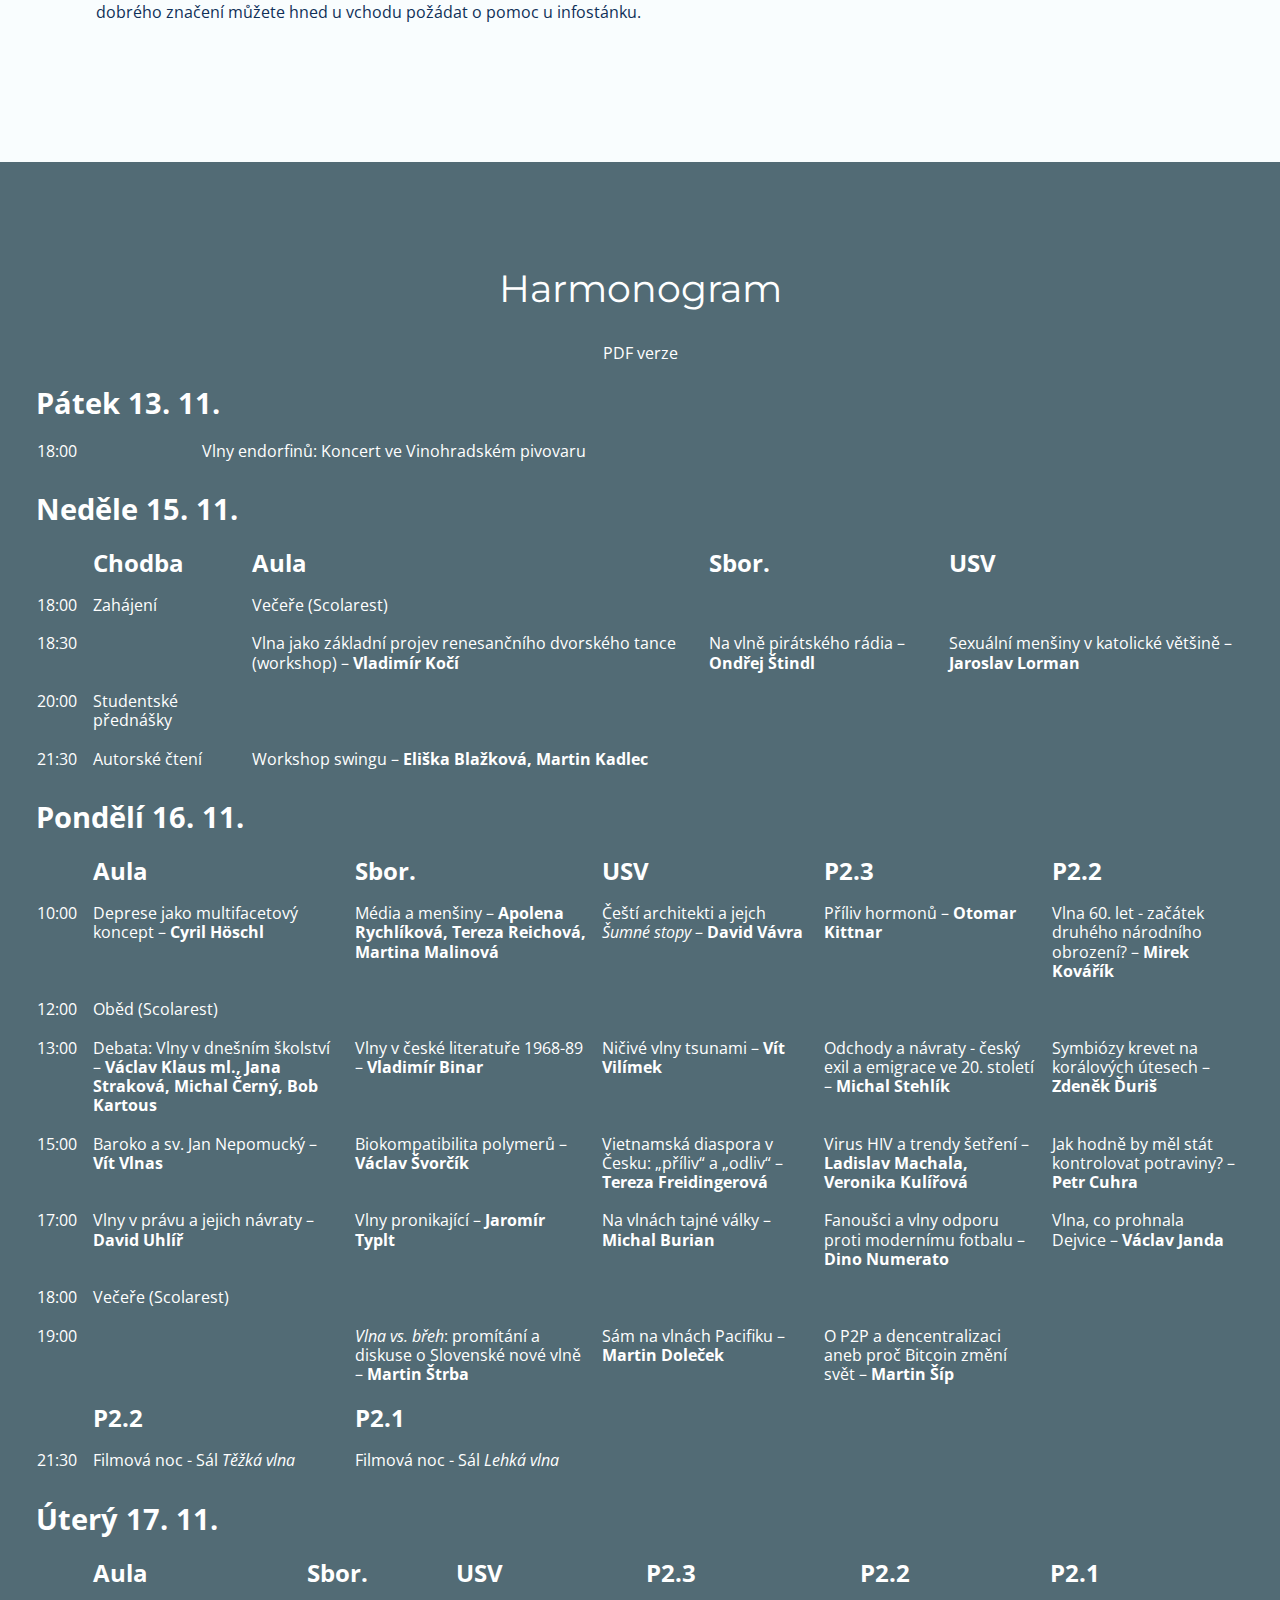
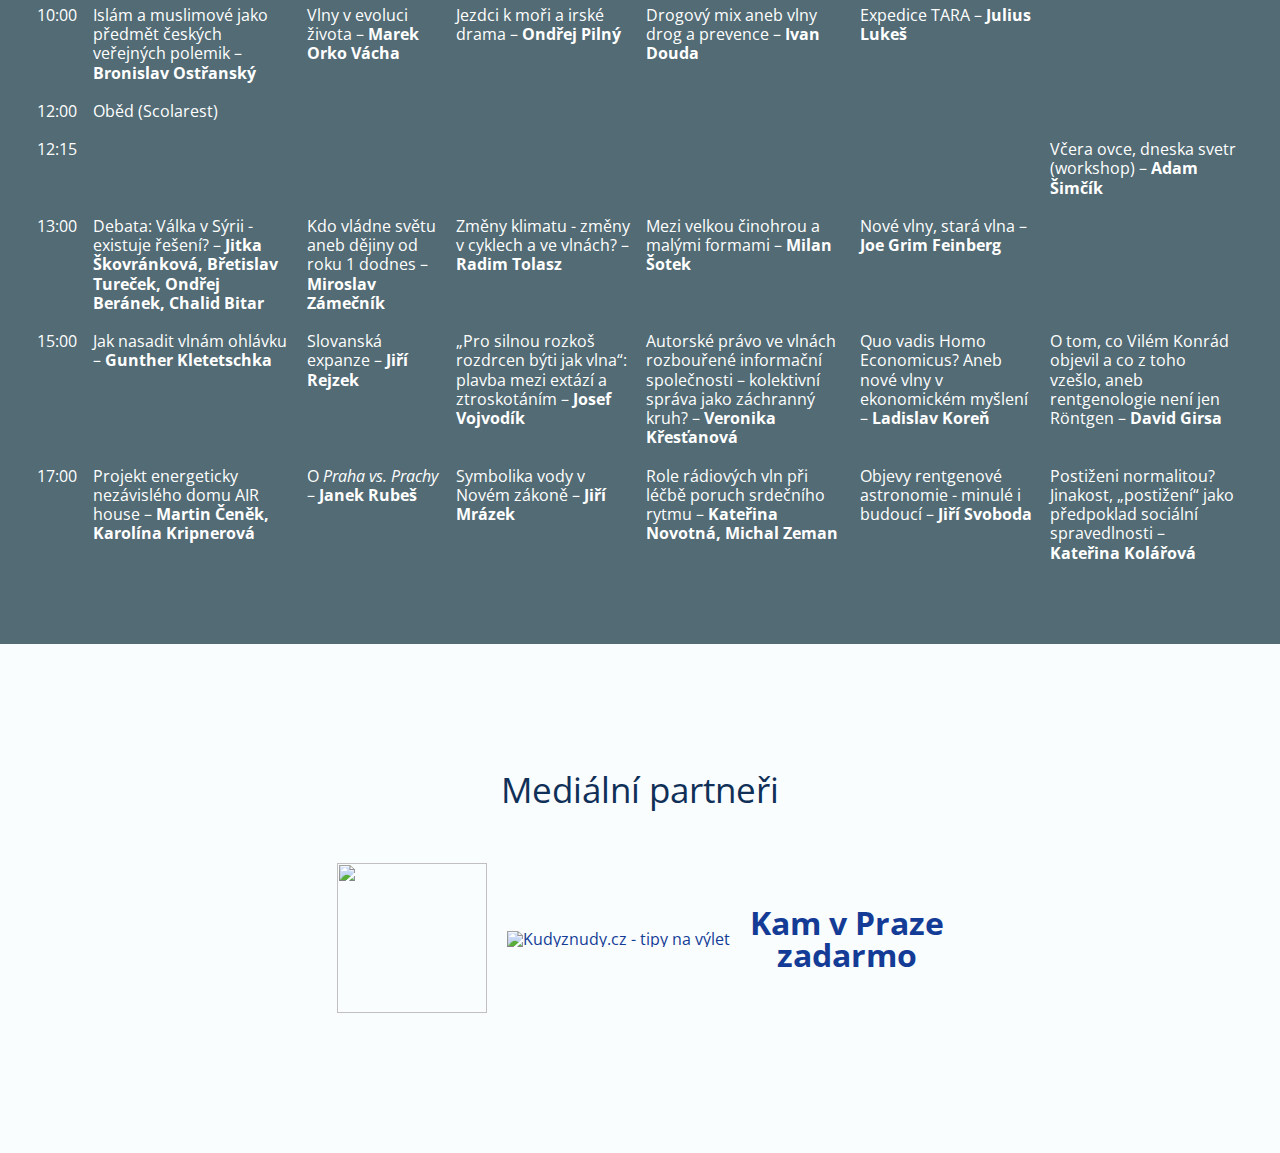
==== commit 1fb9926f: "PDF, aktualizace dat 12. 11." ====
--- a/index.html
+++ b/index.html
@@ -75,22 +75,25 @@
             <div class="section" id="section2">
                 <h1>O akci</h1>
                 <p>Připadáte si v dnešním světě jako ryba na suchu? Toužíte po čerstvém proudu, který vás vytrhne ze stojatých vod všednosti?</p>
-                <p>Připlujte na <a href="https://goo.gl/maps/RLSFnYwjtEG2">Gymnázium Jana Keplera</a> a nechte se od 15. do 17. 11. 2015 unést na vlnách letošního studentského Symposionu, přednáškového a diskuzního fóra, doplněného o zábavné workshopy, kavárnu či filmovou noc, uspořádaného u příležitosti Dne studentstva. Zvána je široká veřejnost, není třeba se nikde předem registrovat.</p>
-                <p>Cílem Symposionu, zaměřeného každý rok na jiné téma, je zprostředkovat návštěvníkům setkání s významnými českými vědci, umělci a dalšími zajímavými osobnostmi. Kompletní program naleznete v <a class="linkCursor toHarmonogram">harmonogramu</a>.</p>
+                <p>Připlujte na Gymnázium Jana Keplera a nechte se od 15. do 17. 11. 2015 unést na vlnách letošního studentského Symposionu, přednáškového a diskuzního fóra, doplněného o zábavné workshopy či filmovou noc, pořádaného u příležitosti Dne studentstva. Zvána je široká veřejnost, není třeba se nikde předem registrovat; vstup je zdarma.</p>
+                <p>Cílem Symposionu, zaměřeného každý rok na <a href="http://gjk.cz/zivot-na-gjk/akce/symposion/">jiné téma</a>, je zprostředkovat návštěvníkům setkání s významnými českými vědci, umělci a dalšími zajímavými osobnostmi. Kompletní program naleznete v <a class="linkCursor toHarmonogram">harmonogramu</a>.</p>
                 <p>Letošním tématem budou Vlny. Vlny, které znenadání přicházejí a pomíjejí, mají sílu rozbourat a prorazit vše staré. Tiché vody meloucí břehy, vlny, které divoce bouří, šíří se a vylévají, ale i osvěžují a přinášejí život.</p>
-                <p>Pokud cestujete z daleka, můžete využít možnosti přespání ve třídách gymnázia. Cena je 100 Kč za osobu na noc, vlastní spacák nezbytný. Občerstvovat se můžete ve školní restauraci Scolarest, stravu na celý den objednáte za 120 Kč. Máte-li o stravu či ubytování zájem, kontaktujte nás na e-mailu
+                <p>Kromě tematických přednášek si vln můžete užít také v naší přístavní kavárně s drobným občerstvením, teplými nápoji a aktuálním tiskem. Letošní novinkou je šatna na listopadové svršky a pro rodiče dětský koutek s hračkami pro menší i větší i s hlídáním. Všechny tyto služby můžete využívat každý den do konce posledních přednášek. Celý program končí ve 23 hodin, poté musí všichni hosté školu opustit.</p>
+                <p>Pokud však cestujete z daleka, nabízíme možnost přespání ve třídách gymnázia. Cena je 100 Kč za osobu na noc, vlastní spacák nezbytný. Občerstvovat se můžete kromě kavárny ve školní restauraci Scolarest, stravu na celý den objednáte za 120 Kč. Máte-li o stravu či ubytování zájem, kontaktujte nás na e-mailu
                     <script>
                         var last = "gjk.cz",
                             first = "symposion";
                         document.write('<a href="mailto:' + first + '@' + last + '">' + first + '@' + last + '</a>.');
                     </script>
                 </p>
-
+                <p>P. S.: Celý tento náš oceán se rozkládá v prostorách <a href="https://goo.gl/maps/RLSFnYwjtEG2">Gymnázia Jana Keplera</a>. Nejlépe k nám připlujete tramvají na zastávku Pohořelec (linky 1, 18, 22, 25), adresa doků Parléřova. Jako maják svítí na rohu budovy socha dvou známých mořeplavců. Hledání jednotlivých zátok se nebojte, kromě dobrého značení můžete hned u vchodu požádat o pomoc u infostánku.
+                </p>
             </div>
         </div>
         <div class="tab">
             <div class="section" id="section3">
                 <h1>Harmonogram</h1>
+                <a href="https://drive.google.com/file/d/0B3cbiAacE6JcNnlFemJXNVNwWU0/view?usp=sharing">PDF verze</a>
             </div>
         </div>
         <div class="tab">
--- a/static/css/style.scss.css
+++ b/static/css/style.scss.css
@@ -1,2 +1,2 @@
-html,body,div,span,applet,object,iframe,h1,h2,h3,h4,h5,h6,p,blockquote,pre,a,abbr,acronym,address,big,cite,code,del,dfn,em,img,ins,kbd,q,s,samp,small,strike,strong,sub,sup,tt,var,b,u,i,center,dl,dt,dd,ol,ul,li,fieldset,form,label,legend,table,caption,tbody,tfoot,thead,tr,th,td,article,aside,canvas,details,embed,figure,figcaption,footer,header,hgroup,menu,nav,output,ruby,section,summary,time,mark,audio,video{border:0;font-size:100%;font:inherit;vertical-align:baseline;margin:0;padding:0}article,aside,details,figcaption,figure,footer,header,hgroup,menu,nav,section{display:block}body{line-height:1}blockquote,q{quotes:none}blockquote:before,blockquote:after,q:before,q:after{content:none}table{border-collapse:collapse;border-spacing:0}*,*:before,*:after{-moz-box-sizing:border-box;-webkit-box-sizing:border-box;box-sizing:border-box}body{font:16px/1 "Open Sans", "Montserrat", "Helvetica Neue", Helvetica, Arial, sans-serif;-webkit-font-smoothing:antialiased;text-rendering:optimizeLegibility;color:white;margin:0px;padding:0px;background:url(/static/images/Crop2_blur.jpg) no-repeat center center fixed;background-size:cover;position:relative}h1{font-family:"Montserrat", sans-serif;text-align:center;font-size:2.4em;padding-bottom:5vh;padding-top:5vh}p{line-height:1.5;margin-left:7.5%;margin-right:7.5%;margin-bottom:10px}strong{font-weight:500;color:#333}a{text-decoration:none;padding-bottom:1px;border-bottom:1px solid #143c96;color:#143c96;-webkit-transition:500ms;-moz-transition:500ms;-ms-transition:500ms;-o-transition:500ms;transition:500ms}a:hover{color:#2d65e3}i{font-style:italic}b{font-weight:bold}#wrapper{margin:0 auto;max-width:560px;padding:160px 40px}.tab{display:table;width:100%}.section{display:table-cell;vertical-align:middle;width:100%;padding:10% 0 10%}#tab1{background-color:rgba(9,44,59,0.7)}.linkCursor{cursor:pointer}#section1{-webkit-user-select:none;-moz-user-select:none;-ms-user-select:none;user-select:none;background:url(/static/images/Crop2.jpg) no-repeat center center fixed;background-size:cover;height:100vh;padding:0;font-family:"Montserrat", sans-serif}#section1 h1{font-size:2em;padding-top:0;padding-bottom:1em}#section1 h2{font-size:1.3em}#section1 #logo{width:32em;display:block;margin:0 auto}#section1 .info{display:block;margin:auto;line-height:1.8em;text-align:center;color:white}#section1 #arrow{font-size:600%;margin-top:0.4em;cursor:pointer}@media only screen and (max-width: 650px){#section1{font-size:3.5vw}#section1 #logo{width:85vw}#section1 h1{padding-top:1em}}#section2{background-color:rgba(247,252,254,0.8);color:#103058}#section3{display:block;padding:8vh 2vw 8vh 2vw;background-color:rgba(9,44,59,0.7);color:#fff;width:100%;line-height:120%}#section3 td{display:block;padding:5px 5px 5px 8px}@media (min-width: 800px){#section3 td{padding:10px}}#section3 .harmonogram{margin-left:auto;margin-right:auto;border-spacing:10px;width:100%}#section3 .label{font-weight:bold;font-size:180%;padding-top:30px;padding-bottom:20px}#section3 .roomHeader{font-weight:bold;font-size:150%;display:none}@media (min-width: 800px){#section3 .roomHeader{display:table-cell}}#section3 .time{font-weight:bold;font-size:150%;padding-top:20px}@media (min-width: 800px){#section3 .time{font-weight:normal;font-size:100%;padding-top:0px}}#section3 .speaker{cursor:pointer;font-weight:bold}#section3 .talk{cursor:pointer}#section3 .invalid{cursor:default}#section3 .firstCol{padding-right:10px}#section3 .singleEvent{margin-left:5em}#section3 .singleEvent:before{content:attr(roomName);font-weight:bold;width:4.5em;margin-left:-4.5em;display:inline-block}@media (min-width: 800px){#section3 .singleEvent:before{display:none}}@media (min-width: 800px){#section3 .singleEvent{margin-left:0}}#section3 th,#section3 td{text-align:left}@media (min-width: 800px){#section3 th,#section3 td{display:table-cell}}#section4{background-color:rgba(247,252,254,0.8);color:#103058}#section4 h1{font-family:"Open Sans", "Helvetica Neue", Helvetica, Arial, sans-serif;font-size:2.2em;padding-top:0vh}#section4 #partners{margin-left:auto;margin-right:auto}#section4 #partners td{padding:10px;display:block;vertical-align:middle;text-align:center;max-width:100%;white-space:nowrap}@media (min-width: 800px){#section4 #partners td{display:table-cell}}#section4 a{border:none}#section4 #prahazdarma{font-size:200%;font-weight:bold}#section4 #goout{width:150px;height:150px}#modal{visibility:hidden;opacity:0;-webkit-transition:500ms;-moz-transition:500ms;-ms-transition:500ms;-o-transition:500ms;transition:500ms;display:block;position:fixed;top:0;bottom:0;left:0;right:0;padding:5% 10% 5% 10%;line-height:145%;background-color:rgba(255,255,255,0.97);color:black;z-index:12;overflow-y:scroll;text-align:justify}#modal h1{font-family:"Open Sans", "Helvetica Neue", Helvetica, Arial, sans-serif;font-weight:bold;text-align:left;line-height:140%;padding-top:0;padding-bottom:0;font-size:200%;margin-bottom:1em;margin-top:0em}#modal h2{font-family:"Open Sans", "Helvetica Neue", Helvetica, Arial, sans-serif;font-weight:bold;text-align:left;line-height:140%;padding-top:0;padding-bottom:0;font-size:120%;margin-bottom:0.2em;margin-top:2em}#modal h3{font-family:"Open Sans", "Helvetica Neue", Helvetica, Arial, sans-serif;font-weight:bold;text-align:left;line-height:140%;padding-top:0;padding-bottom:0;font-size:100%;margin-bottom:0em;margin-top:1em}#modal p{margin:0.5em 0 0 0}#modal .speakername{font-weight:bold}#modal li{margin-top:0.7em;margin-bottom:0.7em}.noscroll{overflow:hidden}#cross{margin-left:95%;margin-bottom:10px;width:10%;max-width:50px;-webkit-transition:500ms;-moz-transition:500ms;-ms-transition:500ms;-o-transition:500ms;transition:500ms}#cross:hover{-webkit-transform:rotate(90deg);-moz-transform:rotate(90deg);-ms-transform:rotate(90deg);-o-transform:rotate(90deg);transform:rotate(90deg)}
+html,body,div,span,applet,object,iframe,h1,h2,h3,h4,h5,h6,p,blockquote,pre,a,abbr,acronym,address,big,cite,code,del,dfn,em,img,ins,kbd,q,s,samp,small,strike,strong,sub,sup,tt,var,b,u,i,center,dl,dt,dd,ol,ul,li,fieldset,form,label,legend,table,caption,tbody,tfoot,thead,tr,th,td,article,aside,canvas,details,embed,figure,figcaption,footer,header,hgroup,menu,nav,output,ruby,section,summary,time,mark,audio,video{border:0;font-size:100%;font:inherit;vertical-align:baseline;margin:0;padding:0}article,aside,details,figcaption,figure,footer,header,hgroup,menu,nav,section{display:block}body{line-height:1}blockquote,q{quotes:none}blockquote:before,blockquote:after,q:before,q:after{content:none}table{border-collapse:collapse;border-spacing:0}*,*:before,*:after{-moz-box-sizing:border-box;-webkit-box-sizing:border-box;box-sizing:border-box}body{font:16px/1 "Open Sans", "Montserrat", "Helvetica Neue", Helvetica, Arial, sans-serif;-webkit-font-smoothing:antialiased;text-rendering:optimizeLegibility;color:white;margin:0px;padding:0px;background:url(/static/images/Crop2_blur.jpg) no-repeat center center fixed;background-size:cover;position:relative}h1{font-family:"Montserrat", sans-serif;text-align:center;font-size:2.4em;padding-bottom:5vh;padding-top:5vh}p{line-height:1.5;margin-left:7.5%;margin-right:7.5%;margin-bottom:10px}strong{font-weight:500;color:#333}a{text-decoration:none;padding-bottom:1px;border-bottom:1px solid #143c96;color:#143c96;-webkit-transition:500ms;-moz-transition:500ms;-ms-transition:500ms;-o-transition:500ms;transition:500ms}a:hover{color:#2d65e3}i{font-style:italic}b{font-weight:bold}#wrapper{margin:0 auto;max-width:560px;padding:160px 40px}.tab{display:table;width:100%}.section{display:table-cell;vertical-align:middle;width:100%;padding:10% 0 10%}#tab1{background-color:rgba(9,44,59,0.7)}.linkCursor{cursor:pointer}#section1{-webkit-user-select:none;-moz-user-select:none;-ms-user-select:none;user-select:none;background:url(/static/images/Crop2.jpg) no-repeat center center fixed;background-size:cover;height:100vh;padding:0;font-family:"Montserrat", sans-serif}#section1 h1{font-size:2em;padding-top:0;padding-bottom:1em}#section1 h2{font-size:1.3em}#section1 #logo{width:32em;display:block;margin:0 auto}#section1 .info{display:block;margin:auto;line-height:1.8em;text-align:center;color:white}#section1 #arrow{font-size:600%;margin-top:0.4em;cursor:pointer}@media only screen and (max-width: 650px){#section1{font-size:3.5vw}#section1 #logo{width:85vw}#section1 h1{padding-top:1em}}@media print{#section1{display:none}}#section2{background-color:rgba(247,252,254,0.8);color:#103058}@media print{#section2{display:none}}#section3{display:block;padding:8vh 2vw 8vh 2vw;background-color:rgba(9,44,59,0.7);color:#fff;width:100%;line-height:120%}#section3 a{color:white;border:none;text-align:center;display:block}#section3 td{display:block;padding:0.5em 0.5em 0.5em 0.8em}@media print, (min-width: 800px){#section3 td{padding:0.6em 1em 0.6em 0em}}#section3 .harmonogram{margin-left:auto;margin-right:auto;border-spacing:0.6em;width:100%}#section3 .label{font-weight:bold;font-size:180%;padding:1em 0 0.7em 0.35em}#section3 .roomHeader{font-weight:bold;font-size:150%;display:none}@media print, (min-width: 800px){#section3 .roomHeader{display:table-cell}}#section3 .time{font-weight:bold;font-size:150%;padding-top:1.2em}@media print, (min-width: 800px){#section3 .time{font-weight:normal;font-size:100%;padding-top:0px}}#section3 .speaker{cursor:pointer;font-weight:bold}#section3 .talk{cursor:pointer}#section3 .invalid{cursor:default}#section3 .firstCol{padding-right:1em;padding-left:0.7em}#section3 .singleEvent{margin-left:5em}#section3 .singleEvent:before{content:attr(roomName);font-weight:bold;width:4.5em;margin-left:-4.5em;display:inline-block}@media print, (min-width: 800px){#section3 .singleEvent:before{display:none}}@media print, (min-width: 800px){#section3 .singleEvent{margin-left:0}}#section3 th,#section3 td{text-align:left}@media print, (min-width: 800px){#section3 th,#section3 td{display:table-cell}}@media print{#section3{font-size:53%;color:black}#section3 h1{padding-top:1em}#section3 h1:before{content:"Symposion 2015 - "}#section3 a{display:none}}#section4{background-color:rgba(247,252,254,0.8);color:#103058}#section4 h1{font-family:"Open Sans", "Helvetica Neue", Helvetica, Arial, sans-serif;font-size:2.2em;padding-top:0vh}#section4 #partners{margin-left:auto;margin-right:auto}#section4 #partners td{padding:10px;display:block;vertical-align:middle;text-align:center;max-width:100%;white-space:nowrap}@media print, (min-width: 800px){#section4 #partners td{display:table-cell}}#section4 a{border:none}#section4 #prahazdarma{font-size:200%;font-weight:bold}#section4 #goout{width:150px;height:150px}@media print{#section4{display:none}}#modal{visibility:hidden;opacity:0;-webkit-transition:500ms;-moz-transition:500ms;-ms-transition:500ms;-o-transition:500ms;transition:500ms;display:block;position:fixed;top:0;bottom:0;left:0;right:0;padding:5% 10% 5% 10%;line-height:145%;background-color:rgba(255,255,255,0.97);color:black;z-index:12;overflow-y:scroll;text-align:justify}#modal h1{font-family:"Open Sans", "Helvetica Neue", Helvetica, Arial, sans-serif;font-weight:bold;text-align:left;line-height:140%;padding-top:0;padding-bottom:0;font-size:200%;margin-bottom:1em;margin-top:0em}#modal h2{font-family:"Open Sans", "Helvetica Neue", Helvetica, Arial, sans-serif;font-weight:bold;text-align:left;line-height:140%;padding-top:0;padding-bottom:0;font-size:120%;margin-bottom:0.2em;margin-top:2em}#modal h3{font-family:"Open Sans", "Helvetica Neue", Helvetica, Arial, sans-serif;font-weight:bold;text-align:left;line-height:140%;padding-top:0;padding-bottom:0;font-size:100%;margin-bottom:0em;margin-top:1em}#modal p{margin:0.5em 0 0 0}#modal .speakername{font-weight:bold}#modal li{margin-top:0.7em;margin-bottom:0.7em}.noscroll{overflow:hidden}#cross{margin-left:95%;margin-bottom:10px;width:10%;max-width:50px;-webkit-transition:500ms;-moz-transition:500ms;-ms-transition:500ms;-o-transition:500ms;transition:500ms}#cross:hover{-webkit-transform:rotate(90deg);-moz-transform:rotate(90deg);-ms-transform:rotate(90deg);-o-transform:rotate(90deg);transform:rotate(90deg)}
 /*# sourceMappingURL=style.scss.css.map */
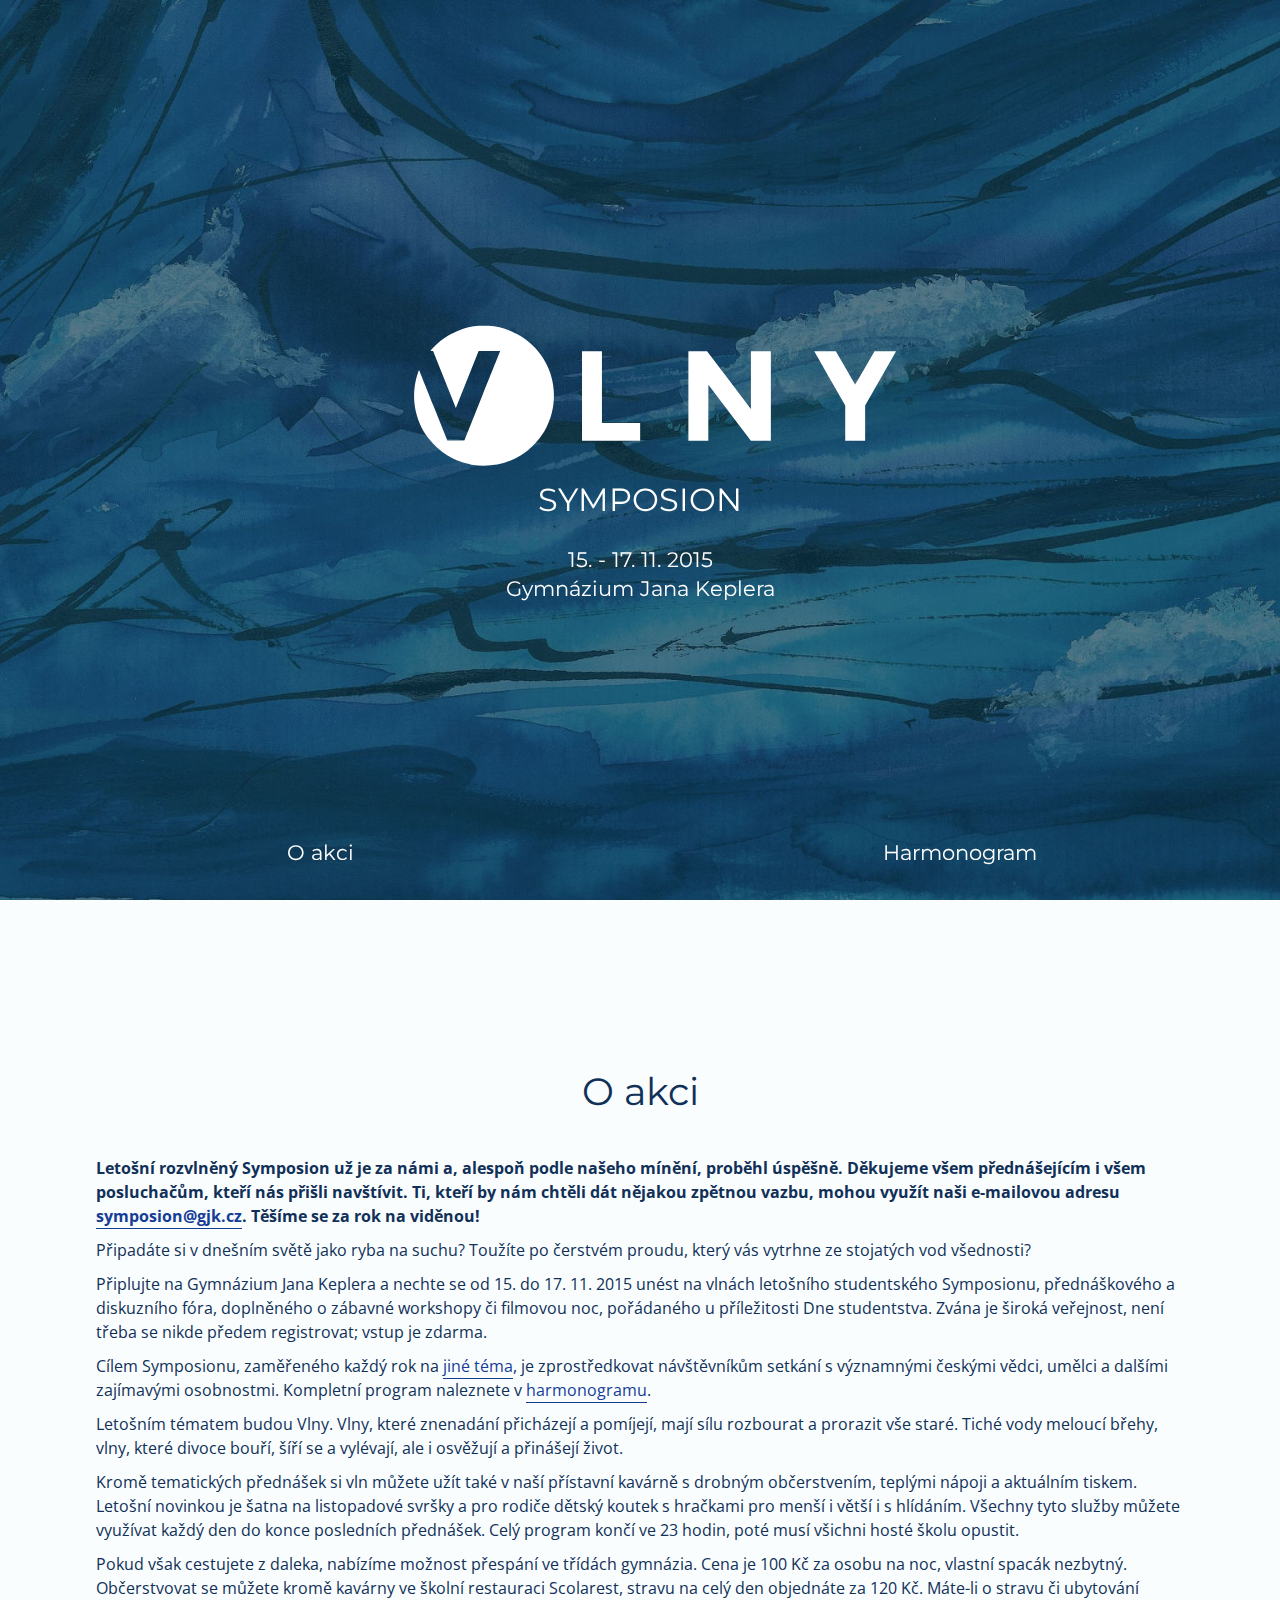
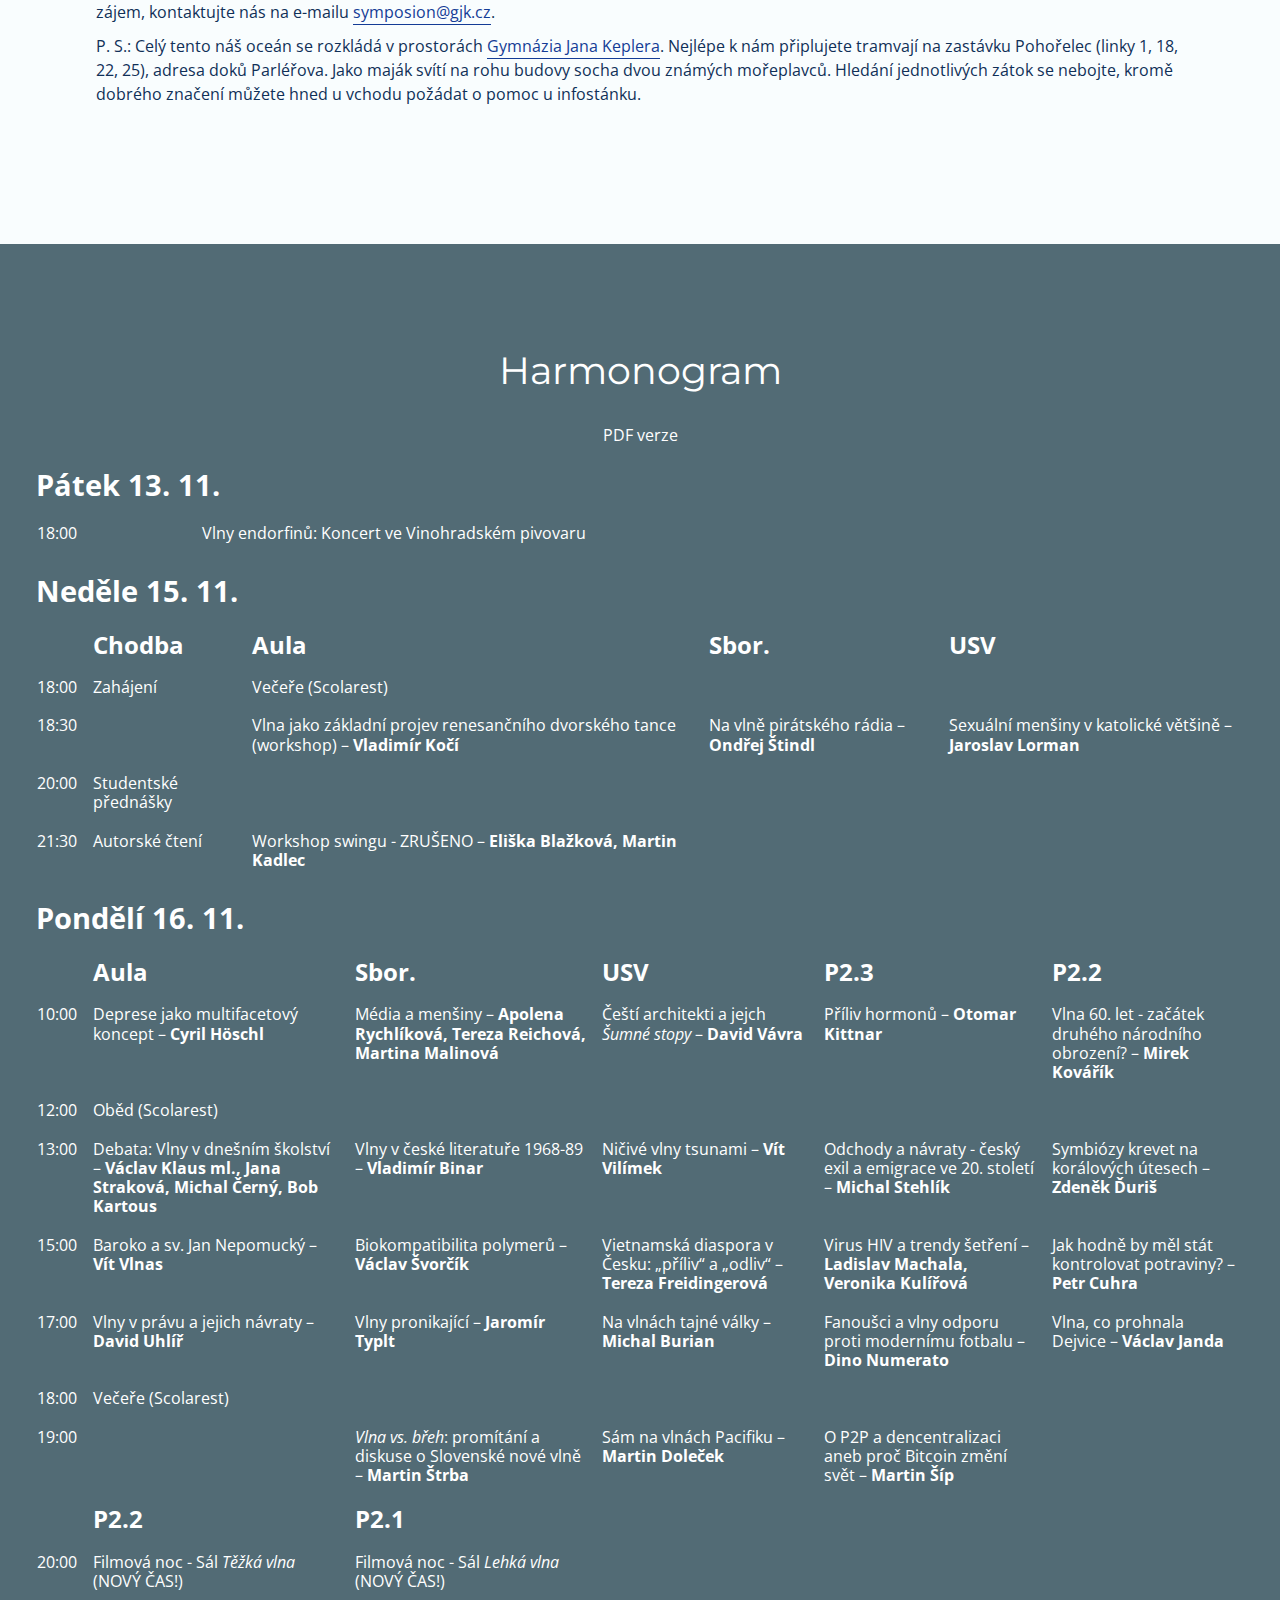
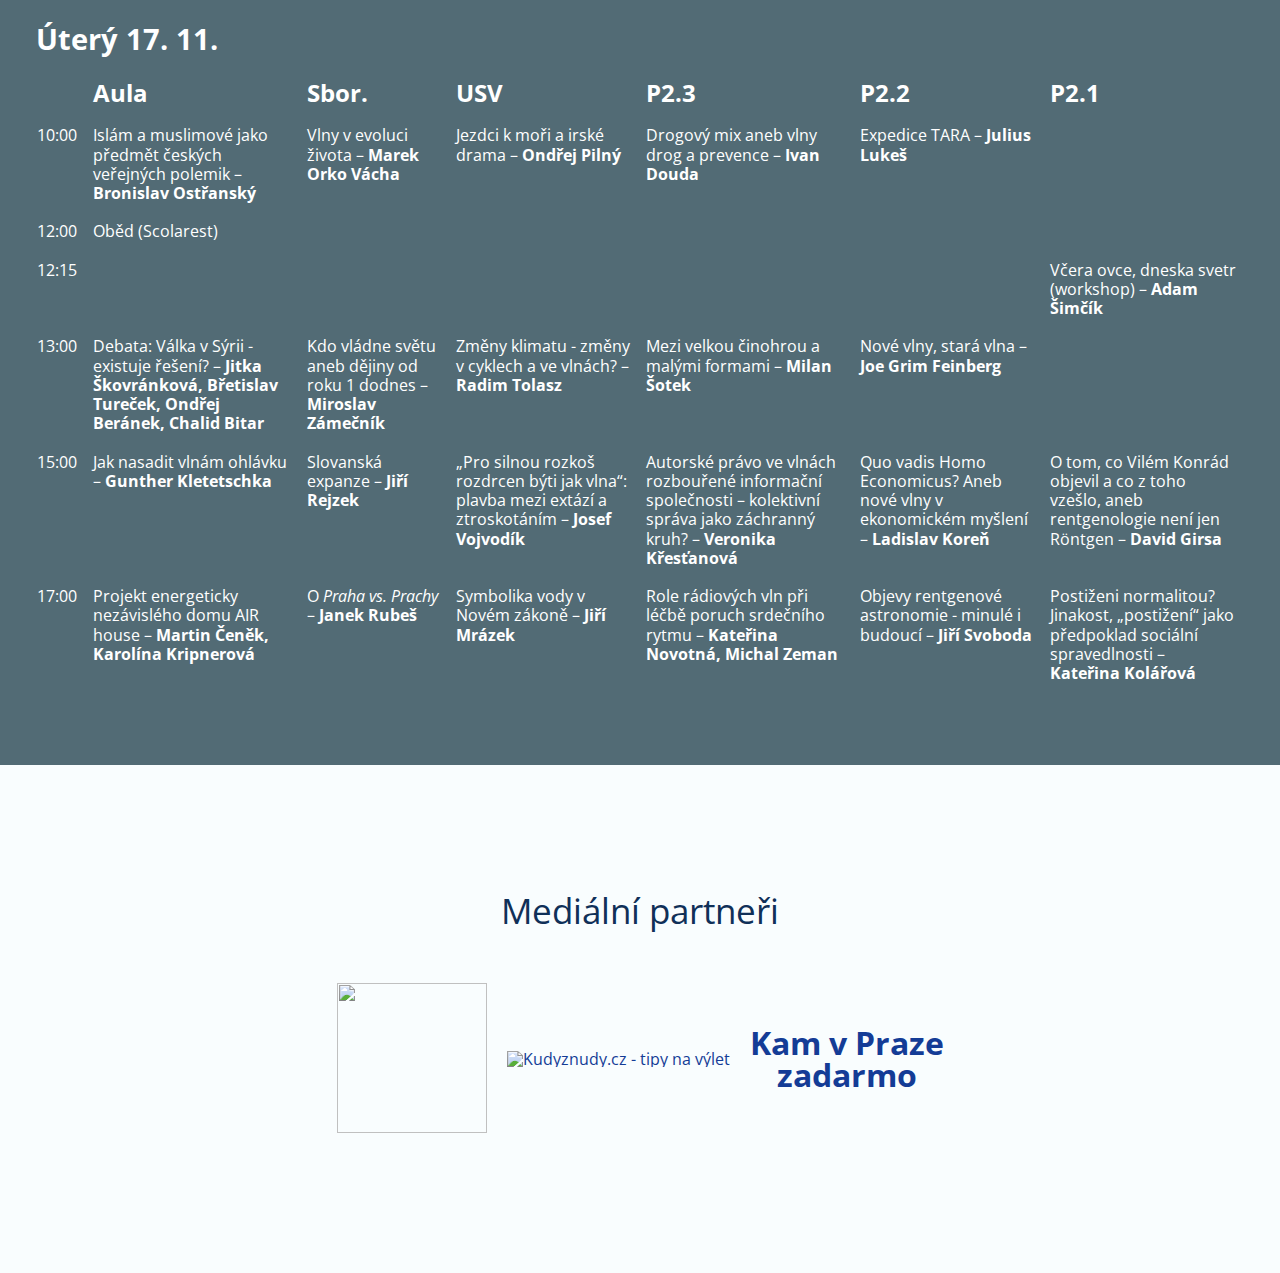
==== commit 32e7ba3c: "Finální, post-symposionová verze" ====
--- a/index.html
+++ b/index.html
@@ -66,7 +66,15 @@
                     <h1>SYMPOSION</h1>
                     <h2>15. - 17. 11. 2015</h2>
                     <h2>Gymnázium Jana Keplera</h2>
-                    <i class="fa fa-chevron-circle-down" id="arrow"></i>
+                    <!--<i class="fa fa-chevron-circle-down" id="arrow"></i>-->
+                    <table id="sectiontable">
+                        <tr>
+                            <td class="sectionlink toAbout">
+                                <h2>O akci</h2></td>
+                            <td class="sectionlink toHarmonogram">
+                                <h2>Harmonogram</h2></td>
+                        </tr>
+                    </table>
                 </div>
 
             </div>
@@ -74,6 +82,11 @@
         <div class="tab">
             <div class="section" id="section2">
                 <h1>O akci</h1>
+                <p><b>Letošní rozvlněný Symposion už je za námi a, alespoň podle našeho mínění, proběhl úspěšně. Děkujeme všem přednášejícím i všem posluchačům, kteří nás přišli navštívit. Ti, kteří by nám chtěli dát nějakou zpětnou vazbu, mohou využít naši e-mailovou adresu                     <script>
+                        var last = "gjk.cz",
+                            first = "symposion";
+                        document.write('<a href="mailto:' + first + '@' + last + '">' + first + '@' + last + '</a>.');
+                    </script> Těšíme se za rok na viděnou!</b></p>
                 <p>Připadáte si v dnešním světě jako ryba na suchu? Toužíte po čerstvém proudu, který vás vytrhne ze stojatých vod všednosti?</p>
                 <p>Připlujte na Gymnázium Jana Keplera a nechte se od 15. do 17. 11. 2015 unést na vlnách letošního studentského Symposionu, přednáškového a diskuzního fóra, doplněného o zábavné workshopy či filmovou noc, pořádaného u příležitosti Dne studentstva. Zvána je široká veřejnost, není třeba se nikde předem registrovat; vstup je zdarma.</p>
                 <p>Cílem Symposionu, zaměřeného každý rok na <a href="http://gjk.cz/zivot-na-gjk/akce/symposion/">jiné téma</a>, je zprostředkovat návštěvníkům setkání s významnými českými vědci, umělci a dalšími zajímavými osobnostmi. Kompletní program naleznete v <a class="linkCursor toHarmonogram">harmonogramu</a>.</p>
@@ -93,7 +106,7 @@
         <div class="tab">
             <div class="section" id="section3">
                 <h1>Harmonogram</h1>
-                <a href="https://drive.google.com/file/d/0B3cbiAacE6JcNnlFemJXNVNwWU0/view?usp=sharing">PDF verze</a>
+                <a href="static/Symposion_2015_harmonogram.pdf">PDF verze</a>
             </div>
         </div>
         <div class="tab">
--- a/static/css/style.scss.css
+++ b/static/css/style.scss.css
@@ -1,2 +1,2 @@
-html,body,div,span,applet,object,iframe,h1,h2,h3,h4,h5,h6,p,blockquote,pre,a,abbr,acronym,address,big,cite,code,del,dfn,em,img,ins,kbd,q,s,samp,small,strike,strong,sub,sup,tt,var,b,u,i,center,dl,dt,dd,ol,ul,li,fieldset,form,label,legend,table,caption,tbody,tfoot,thead,tr,th,td,article,aside,canvas,details,embed,figure,figcaption,footer,header,hgroup,menu,nav,output,ruby,section,summary,time,mark,audio,video{border:0;font-size:100%;font:inherit;vertical-align:baseline;margin:0;padding:0}article,aside,details,figcaption,figure,footer,header,hgroup,menu,nav,section{display:block}body{line-height:1}blockquote,q{quotes:none}blockquote:before,blockquote:after,q:before,q:after{content:none}table{border-collapse:collapse;border-spacing:0}*,*:before,*:after{-moz-box-sizing:border-box;-webkit-box-sizing:border-box;box-sizing:border-box}body{font:16px/1 "Open Sans", "Montserrat", "Helvetica Neue", Helvetica, Arial, sans-serif;-webkit-font-smoothing:antialiased;text-rendering:optimizeLegibility;color:white;margin:0px;padding:0px;background:url(/static/images/Crop2_blur.jpg) no-repeat center center fixed;background-size:cover;position:relative}h1{font-family:"Montserrat", sans-serif;text-align:center;font-size:2.4em;padding-bottom:5vh;padding-top:5vh}p{line-height:1.5;margin-left:7.5%;margin-right:7.5%;margin-bottom:10px}strong{font-weight:500;color:#333}a{text-decoration:none;padding-bottom:1px;border-bottom:1px solid #143c96;color:#143c96;-webkit-transition:500ms;-moz-transition:500ms;-ms-transition:500ms;-o-transition:500ms;transition:500ms}a:hover{color:#2d65e3}i{font-style:italic}b{font-weight:bold}#wrapper{margin:0 auto;max-width:560px;padding:160px 40px}.tab{display:table;width:100%}.section{display:table-cell;vertical-align:middle;width:100%;padding:10% 0 10%}#tab1{background-color:rgba(9,44,59,0.7)}.linkCursor{cursor:pointer}#section1{-webkit-user-select:none;-moz-user-select:none;-ms-user-select:none;user-select:none;background:url(/static/images/Crop2.jpg) no-repeat center center fixed;background-size:cover;height:100vh;padding:0;font-family:"Montserrat", sans-serif}#section1 h1{font-size:2em;padding-top:0;padding-bottom:1em}#section1 h2{font-size:1.3em}#section1 #logo{width:32em;display:block;margin:0 auto}#section1 .info{display:block;margin:auto;line-height:1.8em;text-align:center;color:white}#section1 #arrow{font-size:600%;margin-top:0.4em;cursor:pointer}@media only screen and (max-width: 650px){#section1{font-size:3.5vw}#section1 #logo{width:85vw}#section1 h1{padding-top:1em}}@media print{#section1{display:none}}#section2{background-color:rgba(247,252,254,0.8);color:#103058}@media print{#section2{display:none}}#section3{display:block;padding:8vh 2vw 8vh 2vw;background-color:rgba(9,44,59,0.7);color:#fff;width:100%;line-height:120%}#section3 a{color:white;border:none;text-align:center;display:block}#section3 td{display:block;padding:0.5em 0.5em 0.5em 0.8em}@media print, (min-width: 800px){#section3 td{padding:0.6em 1em 0.6em 0em}}#section3 .harmonogram{margin-left:auto;margin-right:auto;border-spacing:0.6em;width:100%}#section3 .label{font-weight:bold;font-size:180%;padding:1em 0 0.7em 0.35em}#section3 .roomHeader{font-weight:bold;font-size:150%;display:none}@media print, (min-width: 800px){#section3 .roomHeader{display:table-cell}}#section3 .time{font-weight:bold;font-size:150%;padding-top:1.2em}@media print, (min-width: 800px){#section3 .time{font-weight:normal;font-size:100%;padding-top:0px}}#section3 .speaker{cursor:pointer;font-weight:bold}#section3 .talk{cursor:pointer}#section3 .invalid{cursor:default}#section3 .firstCol{padding-right:1em;padding-left:0.7em}#section3 .singleEvent{margin-left:5em}#section3 .singleEvent:before{content:attr(roomName);font-weight:bold;width:4.5em;margin-left:-4.5em;display:inline-block}@media print, (min-width: 800px){#section3 .singleEvent:before{display:none}}@media print, (min-width: 800px){#section3 .singleEvent{margin-left:0}}#section3 th,#section3 td{text-align:left}@media print, (min-width: 800px){#section3 th,#section3 td{display:table-cell}}@media print{#section3{font-size:53%;color:black}#section3 h1{padding-top:1em}#section3 h1:before{content:"Symposion 2015 - "}#section3 a{display:none}}#section4{background-color:rgba(247,252,254,0.8);color:#103058}#section4 h1{font-family:"Open Sans", "Helvetica Neue", Helvetica, Arial, sans-serif;font-size:2.2em;padding-top:0vh}#section4 #partners{margin-left:auto;margin-right:auto}#section4 #partners td{padding:10px;display:block;vertical-align:middle;text-align:center;max-width:100%;white-space:nowrap}@media print, (min-width: 800px){#section4 #partners td{display:table-cell}}#section4 a{border:none}#section4 #prahazdarma{font-size:200%;font-weight:bold}#section4 #goout{width:150px;height:150px}@media print{#section4{display:none}}#modal{visibility:hidden;opacity:0;-webkit-transition:500ms;-moz-transition:500ms;-ms-transition:500ms;-o-transition:500ms;transition:500ms;display:block;position:fixed;top:0;bottom:0;left:0;right:0;padding:5% 10% 5% 10%;line-height:145%;background-color:rgba(255,255,255,0.97);color:black;z-index:12;overflow-y:scroll;text-align:justify}#modal h1{font-family:"Open Sans", "Helvetica Neue", Helvetica, Arial, sans-serif;font-weight:bold;text-align:left;line-height:140%;padding-top:0;padding-bottom:0;font-size:200%;margin-bottom:1em;margin-top:0em}#modal h2{font-family:"Open Sans", "Helvetica Neue", Helvetica, Arial, sans-serif;font-weight:bold;text-align:left;line-height:140%;padding-top:0;padding-bottom:0;font-size:120%;margin-bottom:0.2em;margin-top:2em}#modal h3{font-family:"Open Sans", "Helvetica Neue", Helvetica, Arial, sans-serif;font-weight:bold;text-align:left;line-height:140%;padding-top:0;padding-bottom:0;font-size:100%;margin-bottom:0em;margin-top:1em}#modal p{margin:0.5em 0 0 0}#modal .speakername{font-weight:bold}#modal li{margin-top:0.7em;margin-bottom:0.7em}.noscroll{overflow:hidden}#cross{margin-left:95%;margin-bottom:10px;width:10%;max-width:50px;-webkit-transition:500ms;-moz-transition:500ms;-ms-transition:500ms;-o-transition:500ms;transition:500ms}#cross:hover{-webkit-transform:rotate(90deg);-moz-transform:rotate(90deg);-ms-transform:rotate(90deg);-o-transform:rotate(90deg);transform:rotate(90deg)}
+html,body,div,span,applet,object,iframe,h1,h2,h3,h4,h5,h6,p,blockquote,pre,a,abbr,acronym,address,big,cite,code,del,dfn,em,img,ins,kbd,q,s,samp,small,strike,strong,sub,sup,tt,var,b,u,i,center,dl,dt,dd,ol,ul,li,fieldset,form,label,legend,table,caption,tbody,tfoot,thead,tr,th,td,article,aside,canvas,details,embed,figure,figcaption,footer,header,hgroup,menu,nav,output,ruby,section,summary,time,mark,audio,video{border:0;font-size:100%;font:inherit;vertical-align:baseline;margin:0;padding:0}article,aside,details,figcaption,figure,footer,header,hgroup,menu,nav,section{display:block}body{line-height:1}blockquote,q{quotes:none}blockquote:before,blockquote:after,q:before,q:after{content:none}table{border-collapse:collapse;border-spacing:0}*,*:before,*:after{-moz-box-sizing:border-box;-webkit-box-sizing:border-box;box-sizing:border-box}body{font:16px/1 "Open Sans", "Montserrat", "Helvetica Neue", Helvetica, Arial, sans-serif;-webkit-font-smoothing:antialiased;text-rendering:optimizeLegibility;color:white;margin:0px;padding:0px;background:url(/static/images/Crop2_blur.jpg) no-repeat center center fixed;background-size:cover;position:relative}h1{font-family:"Montserrat", sans-serif;text-align:center;font-size:2.4em;padding-bottom:5vh;padding-top:5vh}p{line-height:1.5;margin-left:7.5%;margin-right:7.5%;margin-bottom:10px}strong{font-weight:500;color:#333}a{text-decoration:none;padding-bottom:1px;border-bottom:1px solid #143c96;color:#143c96;-webkit-transition:500ms;-moz-transition:500ms;-ms-transition:500ms;-o-transition:500ms;transition:500ms}a:hover{color:#2d65e3}i{font-style:italic}b{font-weight:bold}#wrapper{margin:0 auto;max-width:560px;padding:160px 40px}.tab{display:table;width:100%}.section{display:table-cell;vertical-align:middle;width:100%;padding:10% 0 10%}#tab1{background-color:rgba(9,44,59,0.7)}.linkCursor{cursor:pointer}#section1{-webkit-user-select:none;-moz-user-select:none;-ms-user-select:none;user-select:none;background:url(/static/images/Crop2.jpg) no-repeat center center fixed;background-size:cover;height:100vh;padding:0;font-family:"Montserrat", sans-serif}#section1 h1{font-size:2em;padding-top:0;padding-bottom:1em}#section1 h2{font-size:1.3em}#section1 #logo{width:32em;display:block;margin:0 auto}#section1 .info{display:block;margin:auto;line-height:1.8em;text-align:center;color:white}#section1 #arrow{font-size:600%;margin-top:0.4em;cursor:pointer}#section1 #sectiontable{width:100%;table-layout:fixed;position:absolute;bottom:0}#section1 .sectionlink{padding:2em;cursor:pointer;text-align:center}@media only screen and (max-width: 650px){#section1{font-size:3.5vw}#section1 #logo{width:85vw}#section1 h1{padding-top:1em}}@media print{#section1{display:none}}#section2{background-color:rgba(247,252,254,0.8);color:#103058}@media print{#section2{display:none}}#section3{display:block;padding:8vh 2vw 8vh 2vw;background-color:rgba(9,44,59,0.7);color:#fff;width:100%;line-height:120%}#section3 a{color:white;border:none;text-align:center;display:block}#section3 td{display:block;padding:0.5em 0.5em 0.5em 0.8em}@media print, (min-width: 800px){#section3 td{padding:0.6em 1em 0.6em 0em}}#section3 .harmonogram{margin-left:auto;margin-right:auto;border-spacing:0.6em;width:100%}#section3 .label{font-weight:bold;font-size:180%;padding:1em 0 0.7em 0.35em}#section3 .roomHeader{font-weight:bold;font-size:150%;display:none}@media print, (min-width: 800px){#section3 .roomHeader{display:table-cell}}#section3 .time{font-weight:bold;font-size:150%;padding-top:1.2em}@media print, (min-width: 800px){#section3 .time{font-weight:normal;font-size:100%;padding-top:0px}}#section3 .speaker{cursor:pointer;font-weight:bold}#section3 .talk{cursor:pointer}#section3 .invalid{cursor:default}#section3 .firstCol{padding-right:1em;padding-left:0.7em}#section3 .singleEvent{margin-left:5em}#section3 .singleEvent:before{content:attr(roomName);font-weight:bold;width:4.5em;margin-left:-4.5em;display:inline-block}@media print, (min-width: 800px){#section3 .singleEvent:before{display:none}}@media print, (min-width: 800px){#section3 .singleEvent{margin-left:0}}#section3 th,#section3 td{text-align:left}@media print, (min-width: 800px){#section3 th,#section3 td{display:table-cell}}@media print{#section3{font-size:50%;color:black}#section3 h1{padding-top:1em}#section3 h1:before{content:"Symposion 2015 - "}#section3 a{display:none}}#section4{background-color:rgba(247,252,254,0.8);color:#103058}#section4 h1{font-family:"Open Sans", "Helvetica Neue", Helvetica, Arial, sans-serif;font-size:2.2em;padding-top:0vh}#section4 #partners{margin-left:auto;margin-right:auto}#section4 #partners td{padding:10px;display:block;vertical-align:middle;text-align:center;max-width:100%;white-space:nowrap}@media print, (min-width: 800px){#section4 #partners td{display:table-cell}}#section4 a{border:none}#section4 #prahazdarma{font-size:200%;font-weight:bold}#section4 #goout{width:150px;height:150px}@media print{#section4{display:none}}#modal{visibility:hidden;opacity:0;-webkit-transition:500ms;-moz-transition:500ms;-ms-transition:500ms;-o-transition:500ms;transition:500ms;display:block;position:fixed;top:0;bottom:0;left:0;right:0;padding:5% 10% 5% 10%;line-height:145%;background-color:rgba(255,255,255,0.97);color:black;z-index:12;overflow-y:scroll;text-align:justify}#modal h1{font-family:"Open Sans", "Helvetica Neue", Helvetica, Arial, sans-serif;font-weight:bold;text-align:left;line-height:140%;padding-top:0;padding-bottom:0;font-size:200%;margin-bottom:1em;margin-top:0em}#modal h2{font-family:"Open Sans", "Helvetica Neue", Helvetica, Arial, sans-serif;font-weight:bold;text-align:left;line-height:140%;padding-top:0;padding-bottom:0;font-size:120%;margin-bottom:0.2em;margin-top:2em}#modal h3{font-family:"Open Sans", "Helvetica Neue", Helvetica, Arial, sans-serif;font-weight:bold;text-align:left;line-height:140%;padding-top:0;padding-bottom:0;font-size:100%;margin-bottom:0em;margin-top:1em}#modal p{margin:0.5em 0 0 0}#modal .speakername{font-weight:bold}#modal li{margin-top:0.7em;margin-bottom:0.7em}.noscroll{overflow:hidden}#cross{margin-left:95%;margin-bottom:10px;width:10%;max-width:50px;-webkit-transition:500ms;-moz-transition:500ms;-ms-transition:500ms;-o-transition:500ms;transition:500ms}#cross:hover{-webkit-transform:rotate(90deg);-moz-transform:rotate(90deg);-ms-transform:rotate(90deg);-o-transform:rotate(90deg);transform:rotate(90deg)}
 /*# sourceMappingURL=style.scss.css.map */
